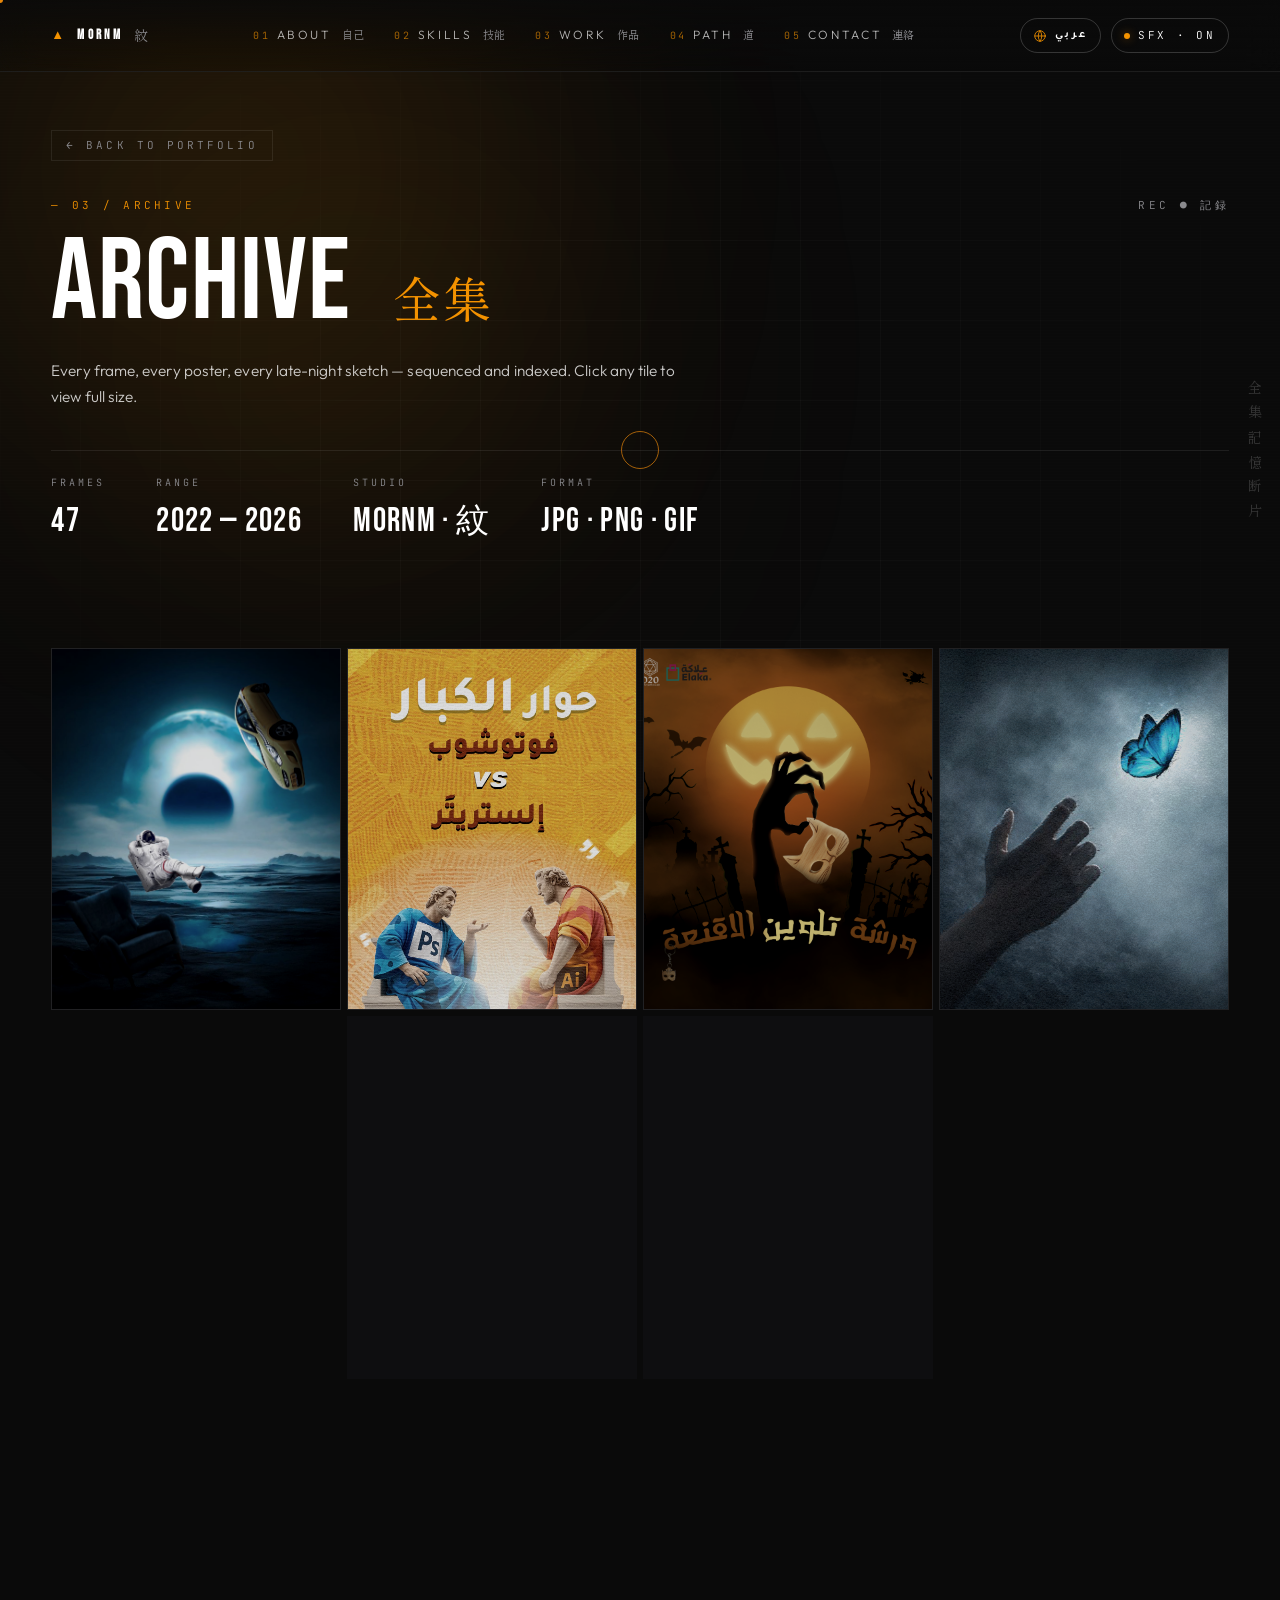
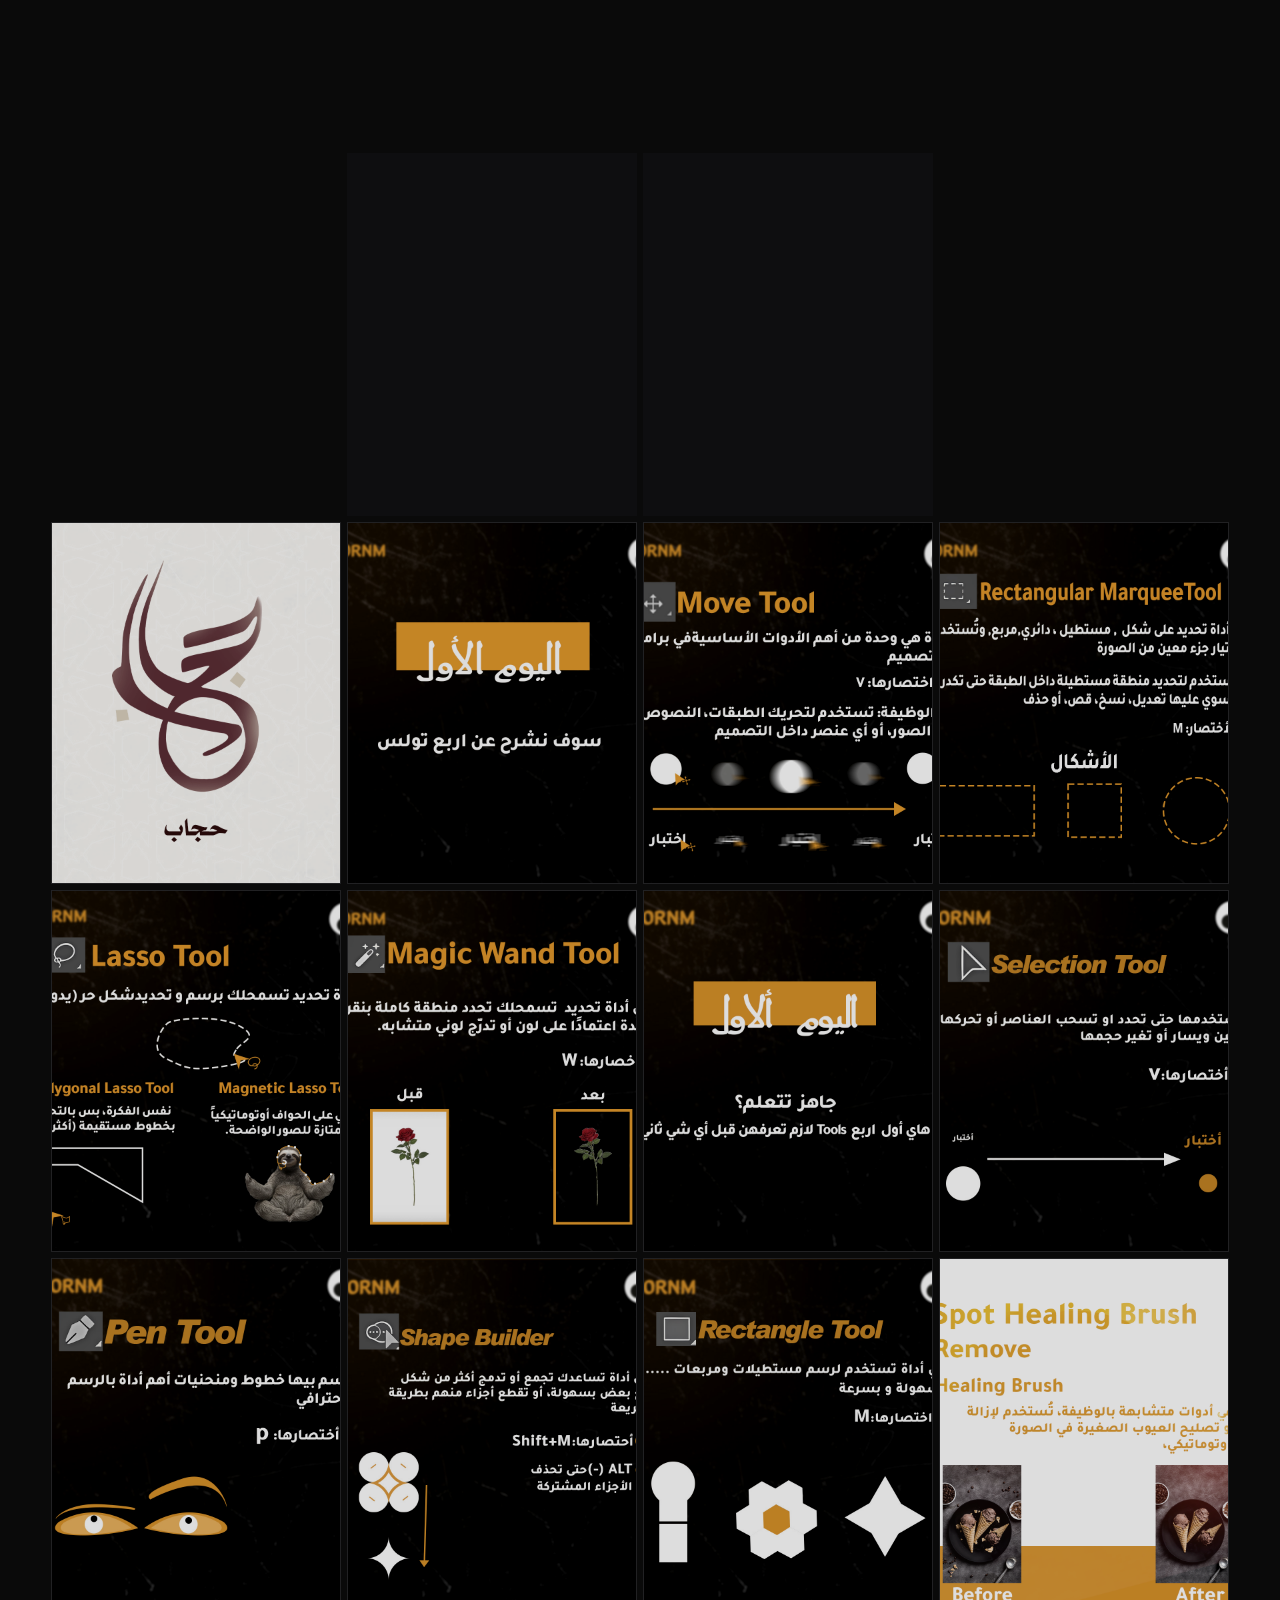
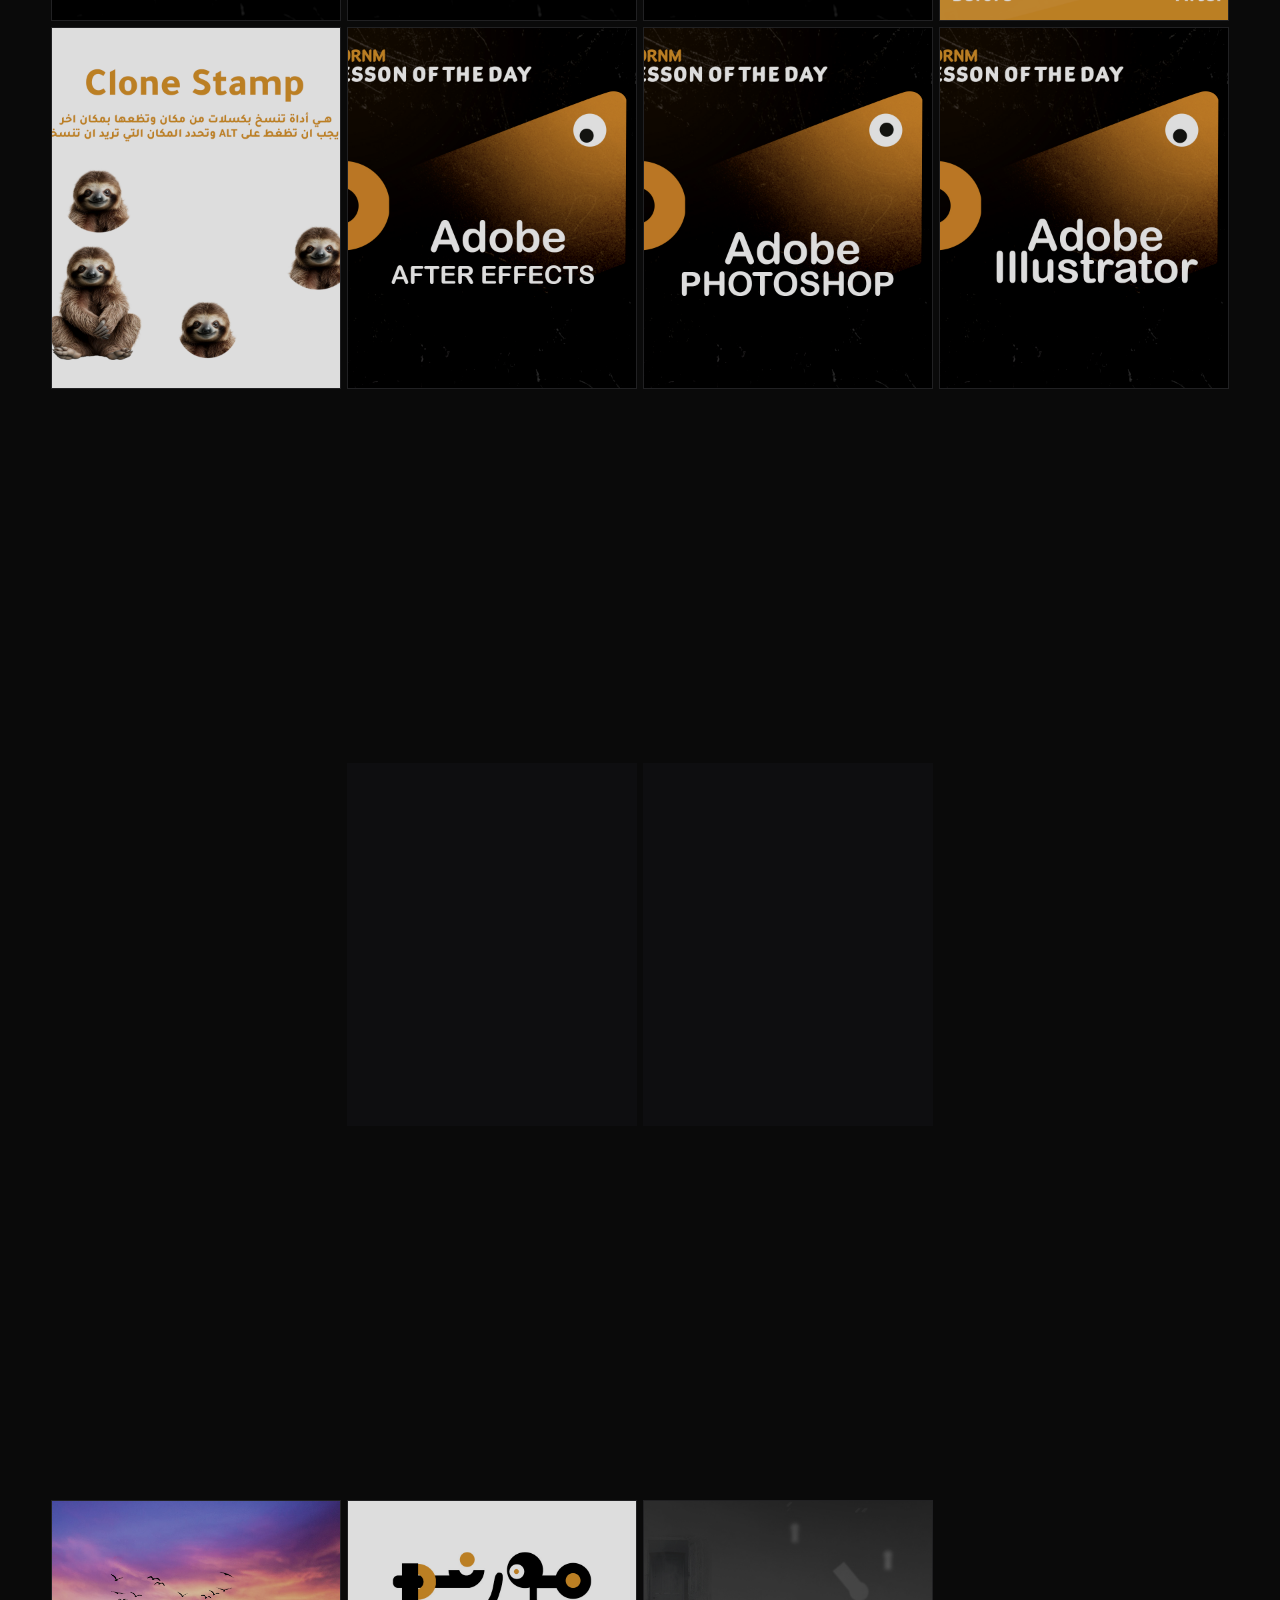
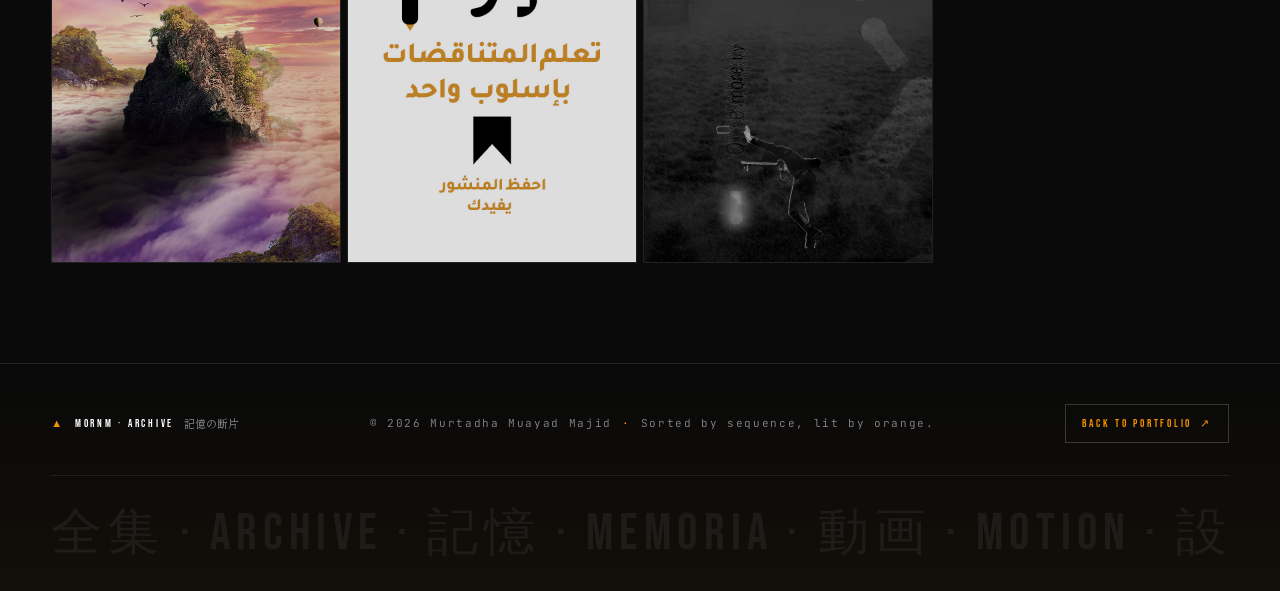
==== posters.html @ b557b7b6 "Add files via upload" ====
<!DOCTYPE html>
<html lang="en" dir="ltr">
<head>
<meta charset="UTF-8" />
<meta name="viewport" content="width=device-width, initial-scale=1.0" />
<title>Archive · 全集 — MORNM</title>
<meta name="description" content="Complete archive of 47 posters and visual works by Murtadha M. Majid — MORNM · 紋." />
<meta name="author" content="Murtadha Muayad Majid" />
<meta name="theme-color" content="#0A0A0A" />

<!-- Favicon -->
<link rel="icon" type="image/svg+xml" href="assets/favicon.svg" />
<link rel="apple-touch-icon" href="assets/favicon.svg" />

<!-- Open Graph -->
<meta property="og:title" content="Archive · 全集 — MORNM" />
<meta property="og:description" content="Complete index of posters and visual experiments · 47 frames · MORNM · 紋" />
<meta property="og:image" content="assets/og-cover.jpg" />
<meta property="og:image:width" content="1200" />
<meta property="og:image:height" content="630" />
<meta property="og:type" content="website" />

<!-- Twitter Card -->
<meta name="twitter:card" content="summary_large_image" />
<meta name="twitter:title" content="Archive · 全集 — MORNM" />
<meta name="twitter:description" content="47 frames · posters and visual experiments" />
<meta name="twitter:image" content="assets/og-cover.jpg" />

<link rel="preconnect" href="https://fonts.googleapis.com" />
<link rel="preconnect" href="https://fonts.gstatic.com" crossorigin />
<link href="https://fonts.googleapis.com/css2?family=Bebas+Neue&family=Syncopate:wght@400;700&family=Outfit:wght@200;300;400;500;600;700&family=Shippori+Mincho:wght@400;500;700&family=JetBrains+Mono:wght@300;400;500&family=Tajawal:wght@400;500;700;800;900&family=Reem+Kufi:wght@400;600;700&display=swap" rel="stylesheet" />

<link rel="stylesheet" href="styles.css" />
</head>
<body class="page-archive">

<!-- Ambient backgrounds -->
<div class="bg-grid" aria-hidden="true"></div>
<div class="bg-scanlines" aria-hidden="true"></div>
<div class="bg-noise" aria-hidden="true"></div>
<div class="bg-glow bg-glow--a" aria-hidden="true"></div>
<div class="bg-glow bg-glow--b" aria-hidden="true"></div>

<div class="kanji-column" aria-hidden="true">
  <span>全</span><span>集</span><span>記</span><span>憶</span><span>断</span><span>片</span>
</div>

<!-- Boot -->
<div class="boot" id="boot">
  <div class="boot__frame">
    <div class="boot__crosshair boot__crosshair--tl"></div>
    <div class="boot__crosshair boot__crosshair--tr"></div>
    <div class="boot__crosshair boot__crosshair--bl"></div>
    <div class="boot__crosshair boot__crosshair--br"></div>
    <div class="boot__label" data-i18n-en="SYS / ARCHIVE" data-i18n-ar="نظام / أرشيف">SYS / ARCHIVE</div>
    <div class="boot__title">A R C H I V E</div>
    <div class="boot__sub" data-i18n-en="全集 — Loading frames" data-i18n-ar="全集 — جاري تحميل الإطارات">全集 — Loading frames</div>
    <div class="boot__bar"><div class="boot__bar-fill" id="bootBar"></div></div>
    <div class="boot__status" id="bootStatus">00%</div>
  </div>
</div>

<!-- NAV -->
<header class="nav" id="nav">
  <a href="index.html" class="nav__brand" data-sfx="click">
    <span class="nav__brand-mark">▲</span>
    <span class="nav__brand-text">MORNM</span>
    <span class="nav__brand-jp">紋</span>
  </a>
  <nav class="nav__links" aria-label="Primary">
    <a href="index.html#about"    data-sfx="hover"><i>01</i> <span data-i18n-en="About"   data-i18n-ar="عني">About</span>   <em>自己</em></a>
    <a href="index.html#skills"   data-sfx="hover"><i>02</i> <span data-i18n-en="Skills"  data-i18n-ar="المهارات">Skills</span>  <em>技能</em></a>
    <a href="index.html#projects" data-sfx="hover" class="is-active"><i>03</i> <span data-i18n-en="Work"    data-i18n-ar="الأعمال">Work</span>    <em>作品</em></a>
    <a href="index.html#timeline" data-sfx="hover"><i>04</i> <span data-i18n-en="Path"    data-i18n-ar="المسار">Path</span>    <em>道</em></a>
    <a href="index.html#contact"  data-sfx="hover"><i>05</i> <span data-i18n-en="Contact" data-i18n-ar="تواصل">Contact</span> <em>連絡</em></a>
  </nav>
  <div class="nav__right">
    <button class="nav__lang" id="langToggle" data-sfx="click" aria-label="Toggle language">
      <svg class="nav__lang-icon" viewBox="0 0 24 24" fill="none" stroke="currentColor" stroke-width="1.4" stroke-linecap="round" stroke-linejoin="round" aria-hidden="true">
        <circle cx="12" cy="12" r="9"/><path d="M3 12h18"/><path d="M12 3a14 14 0 0 1 0 18"/><path d="M12 3a14 14 0 0 0 0 18"/>
      </svg>
      <span class="nav__lang-text" id="langText">عربي</span>
    </button>
    <button class="nav__sound" id="soundToggle" data-sfx="click" aria-label="Toggle sound">
      <span class="nav__sound-dot"></span>
      <span class="nav__sound-text">SFX · ON</span>
    </button>
  </div>
  <button class="nav__burger" id="burger" aria-label="Open menu">
    <span></span><span></span><span></span>
  </button>
</header>

<!-- Archive hero strip -->
<section class="archive-hero" id="hero">
  <div class="archive-hero__inner">
    <a href="index.html" class="archive-hero__back" data-sfx="hover">
      <span>←</span>
      <span data-i18n-en="Back to Portfolio" data-i18n-ar="عودة للمعرض">Back to Portfolio</span>
    </a>

    <div class="archive-hero__top">
      <span class="archive-hero__no">— 03 / ARCHIVE</span>
      <span class="archive-hero__stamp">REC ●  記録</span>
    </div>

    <h1 class="archive-hero__title">
      <span data-i18n-en="Archive" data-i18n-ar="الأرشيف">Archive</span> <em>全集</em>
    </h1>

    <p class="archive-hero__lead"
       data-i18n-en="Every frame, every poster, every late-night sketch — sequenced and indexed. Click any tile to view full size."
       data-i18n-ar="كل إطار، كل بوستر، كل سكتش سهر — مرتّب ومُفهرس. اضغط على أي بطاقة لعرضها كاملة.">
      Every frame, every poster, every late-night sketch — sequenced and indexed.
      Click any tile to view full size.
    </p>

    <div class="archive-hero__meta">
      <div>
        <span data-i18n-en="FRAMES" data-i18n-ar="إطارات">FRAMES</span>
        <strong>47</strong>
      </div>
      <div>
        <span data-i18n-en="RANGE" data-i18n-ar="الفترة">RANGE</span>
        <strong>2022 — 2026</strong>
      </div>
      <div>
        <span data-i18n-en="STUDIO" data-i18n-ar="استوديو">STUDIO</span>
        <strong>MORNM · 紋</strong>
      </div>
      <div>
        <span data-i18n-en="FORMAT" data-i18n-ar="الصيغة">FORMAT</span>
        <strong>JPG · PNG · GIF</strong>
      </div>
    </div>
  </div>
</section>

<!-- Grid -->
<section class="archive">
  <div class="archive-grid" id="gallery">
    <!-- populated by inline JS below -->
  </div>
</section>

<!-- Footer -->
<footer class="footer">
  <div class="footer__row">
    <div class="footer__brand">
      <span class="footer__mark">▲</span>
      <span>MORNM · ARCHIVE</span>
      <em>記憶の断片</em>
    </div>
    <div class="footer__meta">
      <span>© 2026 <span data-i18n-en="Murtadha Muayad Majid" data-i18n-ar="مرتضى مؤيد مجيد">Murtadha Muayad Majid</span></span>
      <span class="dotsep">·</span>
      <span data-i18n-en="Sorted by sequence, lit by orange."
            data-i18n-ar="مرتّب بالتسلسل، مضيء بالبرتقالي.">Sorted by sequence, lit by orange.</span>
    </div>
    <div class="footer__top">
      <a href="index.html" data-sfx="click">
        <span data-i18n-en="Back to Portfolio" data-i18n-ar="عودة للمعرض">Back to Portfolio</span> <span>↗</span>
      </a>
    </div>
  </div>
  <div class="footer__strip" aria-hidden="true">
    <span>全集 · ARCHIVE · 記憶 · MEMORIA · 動画 · MOTION · 設計 · DESIGN · 符号 · CODE · 紋 · MORNM · 全集 · ARCHIVE ·</span>
    <span>全集 · ARCHIVE · 記憶 · MEMORIA · 動画 · MOTION · 設計 · DESIGN · 符号 · CODE · 紋 · MORNM · 全集 · ARCHIVE ·</span>
  </div>
</footer>

<!-- Lightbox -->
<div class="lightbox" id="lightbox" aria-hidden="true">
  <button class="lightbox__close" id="lightboxClose" aria-label="Close">×</button>
  <button class="lightbox__nav lightbox__nav--prev" id="lightboxPrev" aria-label="Previous">‹</button>
  <button class="lightbox__nav lightbox__nav--next" id="lightboxNext" aria-label="Next">›</button>
  <figure class="lightbox__inner">
    <img id="lightboxImg" src="" alt="" />
    <figcaption id="lightboxCap"></figcaption>
  </figure>
</div>

<!-- Custom cursor -->
<div class="cursor" id="cursor" aria-hidden="true">
  <div class="cursor__dot"></div>
  <div class="cursor__ring"></div>
</div>

<!-- Populate archive grid BEFORE script.js so cursor + event bindings catch all tiles -->
<script>
(function () {
  // Each poster: filename + tag (poster / series / motion)
  const POSTERS = [
    { f: 'p01.jpg', t: 'poster' },
    { f: 'p02.jpg', t: 'poster' },
    { f: 'p03.png', t: 'poster' },
    { f: 'p04.png', t: 'poster' },
    { f: 'p05.jpg', t: 'series' },
    { f: 'p06.jpg', t: 'series' },
    { f: 'p07.jpg', t: 'series' },
    { f: 'p08.jpg', t: 'series' },
    { f: 'p09.jpg', t: 'series' },
    { f: 'p10.png', t: 'poster' },
    { f: 'p11.jpg', t: 'poster' },
    { f: 'p12.jpg', t: 'poster' },
    { f: 'p13.jpg', t: 'poster' },
    { f: 'p14.jpg', t: 'poster' },
    { f: 'p15.png', t: 'poster' },
    { f: 'p16.png', t: 'poster' },
    { f: 'p18.gif', t: 'motion' },
    { f: 'p19.jpg', t: 'series' },
    { f: 'p20.jpg', t: 'series' },
    { f: 'p21.jpg', t: 'series' },
    { f: 'p22.jpg', t: 'series' },
    { f: 'p23.jpg', t: 'series' },
    { f: 'p24.jpg', t: 'series' },
    { f: 'p25.jpg', t: 'series' },
    { f: 'p26.jpg', t: 'series' },
    { f: 'p27.jpg', t: 'series' },
    { f: 'p28.jpg', t: 'series' },
    { f: 'p29.png', t: 'poster' },
    { f: 'p30.png', t: 'poster' },
    { f: 'p31.jpg', t: 'poster' },
    { f: 'p32.jpg', t: 'poster' },
    { f: 'p33.jpg', t: 'poster' },
    { f: 'p34.jpg', t: 'series' },
    { f: 'p35.jpg', t: 'series' },
    { f: 'p36.jpg', t: 'series' },
    { f: 'p37.jpg', t: 'series' },
    { f: 'p38.jpg', t: 'series' },
    { f: 'p39.jpg', t: 'poster' },
    { f: 'p40.png', t: 'poster' },
    { f: 'p41.png', t: 'poster' },
    { f: 'p42.png', t: 'poster' },
    { f: 'p43.jpg', t: 'poster' },
    { f: 'p44.jpg', t: 'poster' },
    { f: 'p45.jpg', t: 'poster' },
    { f: 'p46.jpg', t: 'poster' },
    { f: 'p47.jpg', t: 'poster' },
    { f: 'p48.jpg', t: 'poster' }
  ];

  const gallery = document.getElementById('gallery');
  const total = String(POSTERS.length).padStart(3, '0');

  POSTERS.forEach((p, i) => {
    const idx = String(i + 1).padStart(3, '0');
    const ext = p.f.split('.').pop().toUpperCase();
    const tile = document.createElement('figure');
    tile.className = 'tile card';
    tile.setAttribute('data-sfx-target', '');
    tile.style.setProperty('--idx', i);
    tile.innerHTML = `
      <img src="assets/posts/${p.f}" loading="lazy" alt="Poster ${idx}" />
      <div class="tile__overlay" aria-hidden="true">
        <span class="tile__zoom" data-i18n-en="VIEW" data-i18n-ar="عرض">VIEW</span>
      </div>
      <div class="tile__strip">
        <span class="tile__no">${idx} / ${total}</span>
        <span class="tile__type">${ext}</span>
      </div>
      <figcaption class="card__cap" hidden><span class="card__id">PRJ // ${idx}</span></figcaption>
    `;
    gallery.appendChild(tile);
  });
})();
</script>

<script src="script.js"></script>
</body>
</html>
---- styles.css ----
/* ============================================================
   MEMORIA — Cinematic Anime-Cyberpunk Portfolio
   Murtadha Muayad Majid · MORNM · 紋
   ============================================================ */

:root{
  --c-bg:        #0A0A0A;
  --c-bg-2:      #0E0E10;
  --c-bg-3:      #131316;
  --c-fg:        #FFFFFF;
  --c-muted:     #8A8A8E;
  --c-line:      rgba(255,255,255,0.08);
  --c-line-strong: rgba(255,255,255,0.18);
  --c-accent:    #F39200;
  --c-accent-2:  #FFA82A;
  --c-glow:      rgba(243,146,0,0.45);

  --ff-display:  "Bebas Neue", "Impact", sans-serif;
  --ff-cyber:    "Syncopate", "Bebas Neue", sans-serif;
  --ff-body:     "Outfit", system-ui, sans-serif;
  --ff-jp:       "Shippori Mincho", "Hiragino Mincho ProN", serif;
  --ff-mono:     "JetBrains Mono", "Menlo", monospace;
  --ff-ar-display: "Reem Kufi", "Tajawal", "Bebas Neue", sans-serif;
  --ff-ar-body:    "Tajawal", "Outfit", system-ui, sans-serif;

  --r-sm: 4px;
  --r-md: 10px;
  --r-lg: 18px;
  --easing: cubic-bezier(.2,.7,.2,1);
}

/* ============================================================
   RESET + BASE
   ============================================================ */
*,*::before,*::after{box-sizing:border-box;margin:0;padding:0}
html{scroll-behavior:smooth}
body{
  font-family: var(--ff-body);
  background: var(--c-bg);
  color: var(--c-fg);
  font-weight: 300;
  line-height: 1.55;
  overflow-x: hidden;
  min-height: 100vh;
  position: relative;
  -webkit-font-smoothing: antialiased;
  letter-spacing: 0.005em;
}
img{max-width:100%;display:block}
a{color:inherit;text-decoration:none}
button{font:inherit;background:none;border:0;color:inherit;cursor:pointer}
::selection{background: var(--c-accent); color:#000}

/* Scrollbar */
::-webkit-scrollbar{width:8px;height:8px}
::-webkit-scrollbar-track{background:#000}
::-webkit-scrollbar-thumb{background:#2a2a2e;border-radius:4px}
::-webkit-scrollbar-thumb:hover{background:var(--c-accent)}

/* ============================================================
   RTL / ARABIC
   ============================================================ */
html[lang="ar"] body{
  font-family: var(--ff-ar-body);
  letter-spacing: 0;
  line-height: 1.7;
}
html[lang="ar"] .hero__title,
html[lang="ar"] .section__title,
html[lang="ar"] .contact__big,
html[lang="ar"] .about__card-title,
html[lang="ar"] .skill__name{
  font-family: var(--ff-ar-display);
  letter-spacing: 0;
  font-weight: 700;
}
html[lang="ar"] .nav__links a,
html[lang="ar"] .btn,
html[lang="ar"] .chip,
html[lang="ar"] .tl-tag,
html[lang="ar"] .stat__label,
html[lang="ar"] .skill__cat,
html[lang="ar"] .hero__role,
html[lang="ar"] .hero__meta,
html[lang="ar"] .section__no,
html[lang="ar"] .soc__name,
html[lang="ar"] .contact__panel-list span,
html[lang="ar"] .nav__sound-text,
html[lang="ar"] .hero__scroll-text{
  font-family: var(--ff-ar-body);
  letter-spacing: 0.04em;
}
html[lang="ar"] .skill__meta,
html[lang="ar"] .contact__panel-list strong,
html[lang="ar"] .stat__num,
html[lang="ar"] .tl-year,
html[lang="ar"] .hud__tag,
html[lang="ar"] .card__id,
html[lang="ar"] .card__tag,
html[lang="ar"] .nav__brand{
  /* keep latin/mono fonts even in AR mode for IDs and numbers */
}

/* Flip directional elements on RTL */
html[dir="rtl"] .btn__arrow,
html[dir="rtl"] .project__btn .arr{
  transform: scaleX(-1);
}
html[dir="rtl"] .btn:hover .btn__arrow{ transform: scaleX(-1) translateX(4px); }
html[dir="rtl"] .hero__line--alt{ margin-left:0; margin-right: clamp(20px, 6vw, 90px); }
html[dir="rtl"] .contact__big .accent{ margin-left:0; margin-right: clamp(20px, 5vw, 80px); }
html[dir="rtl"] .hero__scroll{ left: auto; right: clamp(20px, 4vw, 60px); }
html[dir="rtl"] .hero__scroll-line::after{ animation-name: scrollLineR; }
html[dir="rtl"] .footer__strip span{ animation-name: marqueeR; }
html[dir="rtl"] .section__line{ background: linear-gradient(-90deg, var(--c-line-strong), transparent); }
html[dir="rtl"] .section__title em{ margin-left:0; margin-right: 18px; }
html[dir="rtl"] .hero__meta-jp{ margin-left:0; margin-right: 8px; }
html[dir="rtl"] .nav__links a em{ margin-left:0; margin-right: 4px; }
html[dir="rtl"] .soc__handle{ margin-left:0; margin-right: auto; }
html[dir="rtl"] .contact__panel-head em{ margin-left:0; margin-right: auto; }
html[dir="rtl"] .kanji-column{ left: clamp(8px, 1.2vw, 24px); right: auto; }
html[dir="rtl"] .portrait__kanji{ left: -30px; right: auto; }
html[dir="rtl"] .contact__panel-kanji{ left: -20px; right: auto; }

/* ============================================================
   AMBIENT BACKGROUNDS
   ============================================================ */
.bg-grid,.bg-scanlines,.bg-noise,.bg-glow{
  position: fixed; inset:0; pointer-events:none; z-index:0;
}
.bg-grid{
  background-image:
    linear-gradient(rgba(255,255,255,0.025) 1px, transparent 1px),
    linear-gradient(90deg, rgba(255,255,255,0.025) 1px, transparent 1px);
  background-size: 80px 80px;
  mask-image: radial-gradient(ellipse at center, #000 30%, transparent 85%);
  -webkit-mask-image: radial-gradient(ellipse at center, #000 30%, transparent 85%);
}
.bg-scanlines{
  background: repeating-linear-gradient(
    to bottom,
    rgba(255,255,255,0.018) 0,
    rgba(255,255,255,0.018) 1px,
    transparent 1px,
    transparent 3px
  );
  mix-blend-mode: overlay;
  opacity: 0.4;
}
.bg-noise{
  background-image: url("data:image/svg+xml;utf8,<svg xmlns='http://www.w3.org/2000/svg' width='200' height='200'><filter id='n'><feTurbulence type='fractalNoise' baseFrequency='0.85' numOctaves='2' stitchTiles='stitch'/><feColorMatrix values='0 0 0 0 0  0 0 0 0 0  0 0 0 0 0  0 0 0 0.5 0'/></filter><rect width='100%' height='100%' filter='url(%23n)' opacity='0.55'/></svg>");
  opacity: 0.08;
  mix-blend-mode: overlay;
}
.bg-glow{
  width: 700px; height: 700px;
  border-radius: 50%;
  filter: blur(160px);
  opacity: 0.55;
}
.bg-glow--a{
  background: radial-gradient(circle, rgba(243,146,0,0.55), transparent 60%);
  top: -180px; left: -120px;
  animation: floatA 18s ease-in-out infinite alternate;
}
.bg-glow--b{
  background: radial-gradient(circle, rgba(243,146,0,0.30), transparent 60%);
  bottom: -260px; right: -180px;
  animation: floatB 22s ease-in-out infinite alternate;
}
@keyframes floatA { to { transform: translate(120px, 80px); } }
@keyframes floatB { to { transform: translate(-100px, -60px); } }

/* Ambient kanji vertical strip on right edge */
.kanji-column{
  position: fixed;
  top: 50%;
  right: clamp(8px, 1.2vw, 24px);
  transform: translateY(-50%);
  z-index: 1;
  display: flex;
  flex-direction: column;
  gap: 8px;
  font-family: var(--ff-jp);
  font-size: 14px;
  color: rgba(255,255,255,0.18);
  pointer-events: none;
  letter-spacing: 0.2em;
}
.kanji-column span{
  writing-mode: vertical-rl;
}
@media (max-width: 900px){ .kanji-column{ display:none; } }

/* ============================================================
   BOOT SCREEN
   ============================================================ */
.boot{
  position: fixed; inset:0; z-index: 200;
  background: #050505;
  display: grid; place-items: center;
  transition: opacity .8s ease, visibility .8s;
}
.boot.is-done{ opacity: 0; visibility: hidden; pointer-events: none; }
.boot__frame{
  position: relative;
  width: min(560px, 86vw);
  padding: 50px 60px;
  border: 1px solid var(--c-line);
  font-family: var(--ff-mono);
  background: #0A0A0A;
}
.boot__crosshair{
  position:absolute; width:14px; height:14px;
  border: 1px solid var(--c-accent);
}
.boot__crosshair--tl{ top:-1px; left:-1px; border-right:0; border-bottom:0; }
.boot__crosshair--tr{ top:-1px; right:-1px; border-left:0; border-bottom:0; }
.boot__crosshair--bl{ bottom:-1px; left:-1px; border-right:0; border-top:0; }
.boot__crosshair--br{ bottom:-1px; right:-1px; border-left:0; border-top:0; }
.boot__label{
  color: var(--c-accent);
  font-size: 11px;
  letter-spacing: 0.35em;
  margin-bottom: 18px;
}
.boot__title{
  font-family: var(--ff-display);
  font-size: clamp(40px, 6vw, 64px);
  letter-spacing: 0.3em;
  line-height: 1;
}
.boot__sub{
  margin-top: 10px;
  color: var(--c-muted);
  font-size: 12px;
  letter-spacing: 0.2em;
  font-family: var(--ff-jp);
}
.boot__bar{
  margin-top: 32px;
  height: 2px;
  background: rgba(255,255,255,0.08);
  overflow: hidden;
}
.boot__bar-fill{
  height: 100%; width: 0;
  background: var(--c-accent);
  box-shadow: 0 0 12px var(--c-glow);
  transition: width .12s linear;
}
.boot__status{
  margin-top: 10px;
  color: var(--c-accent);
  font-size: 11px;
  letter-spacing: 0.3em;
}

/* ============================================================
   NAV
   ============================================================ */
.nav{
  position: fixed; top: 0; left: 0; right: 0;
  z-index: 100;
  display: grid;
  grid-template-columns: auto 1fr auto;
  align-items: center;
  gap: 24px;
  padding: 18px clamp(20px, 4vw, 60px);
  background: linear-gradient(180deg, rgba(10,10,10,0.85), rgba(10,10,10,0.2));
  backdrop-filter: blur(18px) saturate(140%);
  -webkit-backdrop-filter: blur(18px) saturate(140%);
  border-bottom: 1px solid var(--c-line);
  transform: translateY(-100%);
  transition: transform .8s var(--easing) .3s;
}
.nav.is-ready{ transform: translateY(0); }

.nav__brand{
  display: inline-flex; align-items: center; gap: 10px;
  font-family: var(--ff-cyber);
  font-weight: 700;
  font-size: 13px;
  letter-spacing: 0.25em;
}
.nav__brand-mark{ color: var(--c-accent); }
.nav__brand-jp{
  font-family: var(--ff-jp);
  color: var(--c-muted);
  font-size: 14px;
  font-weight: 400;
  letter-spacing: 0;
}

.nav__links{
  display: flex; gap: clamp(16px, 2.4vw, 36px);
  justify-content: center;
}
.nav__links a{
  position: relative;
  font-size: 12px;
  letter-spacing: 0.22em;
  text-transform: uppercase;
  color: rgba(255,255,255,0.7);
  padding: 8px 0;
  transition: color .3s var(--easing);
  display: inline-flex;
  align-items: baseline;
  gap: 6px;
}
.nav__links a i{
  font-style: normal;
  color: var(--c-accent);
  font-family: var(--ff-mono);
  font-size: 10px;
  opacity: 0.7;
}
.nav__links a em{
  font-style: normal;
  font-family: var(--ff-jp);
  color: var(--c-muted);
  font-size: 11px;
  margin-left: 4px;
  letter-spacing: 0;
  transition: color .3s var(--easing);
}
.nav__links a::after{
  content:"";
  position: absolute; left: 50%; right: 50%;
  bottom: 0; height: 1px;
  background: var(--c-accent);
  transition: left .35s var(--easing), right .35s var(--easing);
}
.nav__links a:hover{ color: var(--c-fg); }
.nav__links a:hover em{ color: var(--c-accent); }
.nav__links a:hover::after{ left: 0; right: 0; }
.nav__links a.is-active{ color: var(--c-fg); }
.nav__links a.is-active::after{ left:0; right:0; }

.nav__right{
  display: inline-flex; align-items: center; gap: 10px;
}

.nav__sound,
.nav__lang{
  display: inline-flex; align-items: center; gap: 8px;
  font-family: var(--ff-mono);
  font-size: 11px;
  letter-spacing: 0.25em;
  border: 1px solid var(--c-line-strong);
  padding: 8px 12px;
  border-radius: 999px;
  transition: all .3s var(--easing);
}
.nav__sound:hover,
.nav__lang:hover{ border-color: var(--c-accent); color: var(--c-accent); }
.nav__sound-dot{
  width: 6px; height: 6px;
  border-radius: 50%;
  background: var(--c-accent);
  box-shadow: 0 0 10px var(--c-glow);
  animation: pulse 1.8s ease-in-out infinite;
}
.nav__sound.is-off .nav__sound-dot{ background: var(--c-muted); box-shadow:none; animation:none; }
.nav__lang-icon{
  width: 14px; height: 14px;
  color: var(--c-accent);
  transition: transform .5s var(--easing);
}
.nav__lang:hover .nav__lang-icon{ transform: rotate(360deg); }
.nav__lang-text{ font-family: var(--ff-ar-body); font-weight: 600; }
html[lang="ar"] .nav__lang-text{ font-family: var(--ff-mono); letter-spacing: 0.2em; }

@keyframes pulse{
  0%,100%{ transform: scale(1); opacity: 1; }
  50%{ transform: scale(1.4); opacity: 0.55; }
}

.nav__burger{ display: none; }

@media (max-width: 1080px){
  .nav__sound-text{ display: none; }
  .nav__sound{ padding: 8px 10px; }
}
@media (max-width: 960px){
  .nav__links{ display: none; }
  .nav__burger{
    display: flex; flex-direction: column; gap: 5px; padding: 8px;
  }
  .nav__burger span{
    width: 22px; height: 1px; background: var(--c-fg);
    transition: transform .3s var(--easing), opacity .3s;
  }
  .nav.is-open .nav__burger span:nth-child(1){ transform: translateY(6px) rotate(45deg); }
  .nav.is-open .nav__burger span:nth-child(2){ opacity: 0; }
  .nav.is-open .nav__burger span:nth-child(3){ transform: translateY(-6px) rotate(-45deg); }
  .nav.is-open .nav__links{
    display: flex; flex-direction: column;
    position: fixed; inset: 70px 0 0 0;
    padding: 40px;
    background: rgba(10,10,10,0.96);
    backdrop-filter: blur(20px);
    gap: 24px;
    align-items: flex-start;
  }
  .nav.is-open .nav__links a{ font-size: 18px; }
}

/* ============================================================
   HERO
   ============================================================ */
.hero{
  position: relative;
  min-height: 100vh;
  padding: 120px clamp(20px, 4vw, 60px) 80px;
  display: flex;
  align-items: center;
  z-index: 2;
}
.hud{
  position: absolute; inset: 90px clamp(20px, 4vw, 60px) 30px;
  pointer-events: none;
}
.hud__tag{
  position: absolute;
  font-family: var(--ff-mono);
  font-size: 10px;
  letter-spacing: 0.3em;
  color: var(--c-accent);
  text-transform: uppercase;
}
.hud__tag--tl{ top: 0; left: 0; }
.hud__tag--tr{ top: 0; right: 0; color: var(--c-muted); }
.hud__tag--bl{ bottom: 0; left: 0; color: var(--c-muted); }
.hud__tag--br{ bottom: 0; right: 0; }
.hud__cross{
  position: absolute; width: 16px; height: 16px;
  border: 1px solid rgba(243,146,0,0.5);
}
.hud__cross--tl{ top: 18px; left: -4px; border-right:0; border-bottom:0; }
.hud__cross--tr{ top: 18px; right: -4px; border-left:0; border-bottom:0; }
.hud__cross--bl{ bottom: 18px; left: -4px; border-right:0; border-top:0; }
.hud__cross--br{ bottom: 18px; right: -4px; border-left:0; border-top:0; }

.hero__inner{
  width: 100%;
  display: grid;
  grid-template-columns: 1.25fr 1fr;
  gap: clamp(40px, 6vw, 96px);
  align-items: center;
}
@media (max-width: 980px){
  .hero__inner{ grid-template-columns: 1fr; }
}

.hero__meta{
  display: inline-flex; align-items: center; gap: 10px;
  font-family: var(--ff-mono);
  font-size: 11px;
  letter-spacing: 0.32em;
  color: var(--c-muted);
  text-transform: uppercase;
  margin-bottom: 32px;
}
.hero__meta-jp{
  font-family: var(--ff-jp); color: var(--c-accent);
  font-size: 13px; font-style: normal;
  letter-spacing: 0.05em;
  margin-left: 8px;
}
.dot{
  width: 8px; height: 8px;
  background: var(--c-accent);
  border-radius: 50%;
  box-shadow: 0 0 12px var(--c-glow);
}

.hero__title{
  font-family: var(--ff-display);
  font-weight: 400;
  line-height: 0.88;
  font-size: clamp(56px, 11vw, 180px);
  letter-spacing: -0.01em;
  margin-bottom: 28px;
}
.hero__line{ display: block; overflow: hidden; }
.hero__line--alt{
  color: transparent;
  -webkit-text-stroke: 1.4px var(--c-accent);
  position: relative;
  margin-left: clamp(20px, 6vw, 90px);
}
.hero__line--small{
  font-family: var(--ff-jp);
  font-size: clamp(20px, 2.4vw, 32px);
  letter-spacing: 0.2em;
  margin-top: 18px;
  color: var(--c-muted);
  line-height: 1.2;
}
.reveal-text{
  display: inline-block;
  transform: translateY(110%);
  transition: transform 1s var(--easing);
}
.is-ready .reveal-text{ transform: translateY(0); }

.hero__role{
  font-family: var(--ff-cyber);
  font-size: clamp(11px, 1vw, 13px);
  letter-spacing: 0.28em;
  color: var(--c-fg);
  text-transform: uppercase;
  margin-bottom: 20px;
}
.hero__role .sep{ color: var(--c-accent); margin: 0 6px; }

.hero__tagline{
  max-width: 540px;
  color: rgba(255,255,255,0.72);
  font-size: clamp(15px, 1.1vw, 17px);
  line-height: 1.65;
  margin-bottom: 40px;
}

.hero__cta{
  display: flex; flex-wrap: wrap; gap: 14px;
  margin-bottom: 56px;
}

/* Buttons */
.btn{
  position: relative;
  display: inline-flex; align-items: center; gap: 10px;
  padding: 16px 24px;
  font-family: var(--ff-cyber);
  font-size: 11px;
  letter-spacing: 0.22em;
  text-transform: uppercase;
  border: 1px solid var(--c-line-strong);
  background: rgba(255,255,255,0.02);
  backdrop-filter: blur(8px);
  -webkit-backdrop-filter: blur(8px);
  transition: all .35s var(--easing);
  overflow: hidden;
  cursor: pointer;
  border-radius: 2px;
}
.btn::before{
  content:""; position: absolute; inset: 0;
  background: linear-gradient(120deg, transparent 30%, rgba(243,146,0,0.18) 50%, transparent 70%);
  transform: translateX(-100%);
  transition: transform .8s var(--easing);
}
.btn:hover::before{ transform: translateX(100%); }
.btn:hover{
  border-color: var(--c-accent);
  color: var(--c-fg);
  box-shadow: 0 0 0 1px rgba(243,146,0,0.3), 0 14px 40px -10px var(--c-glow);
}
.btn__arrow{
  display: inline-block;
  transition: transform .35s var(--easing);
  color: var(--c-accent);
}
.btn:hover .btn__arrow{ transform: translateX(4px); }
.btn__sub{
  font-family: var(--ff-mono);
  font-size: 9px;
  opacity: 0.6;
  letter-spacing: 0.2em;
  margin-left: 4px;
}

.btn--primary{
  background: var(--c-accent);
  color: #0A0A0A;
  border-color: var(--c-accent);
  box-shadow: 0 0 0 1px var(--c-accent), 0 14px 50px -10px var(--c-glow);
}
.btn--primary .btn__arrow{ color: #0A0A0A; }
.btn--primary:hover{ background: var(--c-accent-2); border-color: var(--c-accent-2); color:#000; }

.btn--lg{ padding: 22px 32px; font-size: 13px; }

/* Stats */
.hero__stats{
  display: flex; gap: clamp(20px, 3vw, 56px);
  border-top: 1px solid var(--c-line);
  padding-top: 28px;
  max-width: 620px;
}
.stat{ display: flex; flex-direction: column; gap: 4px; }
.stat__num{
  font-family: var(--ff-display);
  font-size: clamp(36px, 4vw, 56px);
  line-height: 1;
  color: var(--c-fg);
}
.stat__num em{
  color: var(--c-accent);
  font-style: normal;
  font-size: 0.55em;
  vertical-align: super;
}
.stat__label{
  font-size: 11px;
  letter-spacing: 0.18em;
  text-transform: uppercase;
  color: var(--c-muted);
  font-family: var(--ff-mono);
}

/* Portrait panel */
.hero__right{ display: flex; justify-content: center; }
.portrait{
  position: relative;
  width: min(380px, 90%);
}
.portrait__frame{
  position: relative;
  aspect-ratio: 3 / 4;
  background: var(--c-bg-2);
  border: 1px solid var(--c-line);
  overflow: hidden;
}
.portrait__bg{
  position: absolute; inset: 0;
  background:
    radial-gradient(ellipse at 50% 30%, rgba(243,146,0,0.22), transparent 65%),
    linear-gradient(180deg, #1a0d00 0%, #0a0a0a 70%);
}
.portrait__figure{ position: absolute; inset: 0; }
.portrait__figure svg{ width: 100%; height: 100%; }
.portrait__scan{
  position: absolute; left: 0; right: 0; top: 0; height: 30%;
  background: linear-gradient(180deg, transparent 0%, rgba(243,146,0,0.18) 80%, rgba(243,146,0,0.5) 100%);
  animation: scan 4s ease-in-out infinite;
  mix-blend-mode: screen;
  pointer-events: none;
}
@keyframes scan{
  0%{ transform: translateY(-30%); opacity: 0; }
  10%{ opacity: 1; }
  85%{ opacity: 1; }
  100%{ transform: translateY(330%); opacity: 0; }
}
.portrait__corner{
  position: absolute; width: 22px; height: 22px;
  border: 1.5px solid var(--c-accent);
}
.portrait__corner--tl{ top: 8px; left: 8px; border-right:0; border-bottom:0; }
.portrait__corner--tr{ top: 8px; right: 8px; border-left:0; border-bottom:0; }
.portrait__corner--bl{ bottom: 8px; left: 8px; border-right:0; border-top:0; }
.portrait__corner--br{ bottom: 8px; right: 8px; border-left:0; border-top:0; }

.portrait__tag{
  position: absolute;
  left: 16px; right: 16px; bottom: 16px;
  padding: 12px 14px;
  background: rgba(0,0,0,0.55);
  border: 1px solid var(--c-line-strong);
  backdrop-filter: blur(8px);
  -webkit-backdrop-filter: blur(8px);
  font-family: var(--ff-mono);
  font-size: 10px;
  letter-spacing: 0.2em;
  display: grid; gap: 4px;
}
.portrait__tag-row{ display: flex; justify-content: space-between; gap: 8px; }
.portrait__tag-row span{ color: var(--c-muted); font-family: var(--ff-jp); font-size: 11px; letter-spacing: 0.05em; }
.portrait__tag-row strong{ color: var(--c-fg); font-weight: 500; }
.portrait__tag-row .ok{ color: var(--c-accent); }

.portrait__kanji{
  position: absolute;
  top: -40px; right: -30px;
  font-family: var(--ff-jp);
  font-size: 160px;
  color: var(--c-accent);
  opacity: 0.12;
  font-weight: 700;
  pointer-events: none;
  line-height: 1;
}

/* Hero scroll indicator */
.hero__scroll{
  position: absolute;
  left: clamp(20px, 4vw, 60px);
  bottom: 28px;
  display: inline-flex; align-items: center; gap: 14px;
  font-family: var(--ff-mono);
  font-size: 10px;
  letter-spacing: 0.32em;
  color: var(--c-muted);
}
.hero__scroll-line{
  width: 48px; height: 1px; background: var(--c-line-strong);
  position: relative; overflow: hidden;
}
.hero__scroll-line::after{
  content:""; position: absolute; left: -20px; top: 0; height: 100%; width: 20px;
  background: var(--c-accent);
  animation: scrollLine 2.4s ease-in-out infinite;
}
@keyframes scrollLine{
  0%{ left: -20px; }
  100%{ left: 48px; }
}
@keyframes scrollLineR{
  0%{ left: 48px; }
  100%{ left: -20px; }
}

/* ============================================================
   SECTIONS
   ============================================================ */
.section{
  position: relative;
  z-index: 2;
  padding: clamp(80px, 12vh, 140px) clamp(20px, 4vw, 60px);
}
.section__head{
  display: flex; align-items: center; gap: 20px;
  margin-bottom: 60px;
}
.section__no{
  font-family: var(--ff-mono);
  color: var(--c-accent);
  font-size: 12px;
  letter-spacing: 0.3em;
}
.section__title{
  font-family: var(--ff-display);
  font-size: clamp(40px, 6vw, 84px);
  letter-spacing: 0.01em;
  line-height: 1;
  font-weight: 400;
}
.section__title em{
  font-family: var(--ff-jp);
  font-style: normal;
  color: var(--c-accent);
  font-size: 0.55em;
  margin-left: 18px;
  letter-spacing: 0.05em;
}
.section__line{
  flex: 1;
  height: 1px;
  background: linear-gradient(90deg, var(--c-line-strong), transparent);
}
.section__lead{
  font-size: clamp(15px, 1.2vw, 18px);
  max-width: 720px;
  color: rgba(255,255,255,0.75);
  margin-bottom: 48px;
}

/* Glass */
.glass{
  background:
    linear-gradient(180deg, rgba(255,255,255,0.04), rgba(255,255,255,0.01));
  border: 1px solid var(--c-line);
  backdrop-filter: blur(14px) saturate(140%);
  -webkit-backdrop-filter: blur(14px) saturate(140%);
}

/* ============================================================
   ABOUT
   ============================================================ */
.about__grid{
  display: grid;
  grid-template-columns: 1.4fr 1fr 1fr;
  gap: 24px;
}
@media (max-width: 980px){
  .about__grid{ grid-template-columns: 1fr; }
}
.about__card{
  position: relative;
  padding: 36px 32px;
  border-radius: 2px;
}
.about__card-no{
  font-family: var(--ff-mono);
  font-size: 10px;
  letter-spacing: 0.3em;
  color: var(--c-accent);
  margin-bottom: 18px;
}
.about__card-title{
  font-family: var(--ff-display);
  font-size: clamp(24px, 2.4vw, 34px);
  font-weight: 400;
  line-height: 1.05;
  letter-spacing: 0.02em;
  margin-bottom: 18px;
}
.about__card p{
  color: rgba(255,255,255,0.72);
  margin-bottom: 14px;
  font-size: 15px;
  line-height: 1.7;
}
.about__card--quote{
  display: flex; flex-direction: column;
  justify-content: center;
  text-align: left;
  padding: 40px 32px;
}
.about__card--quote p{
  font-family: var(--ff-jp);
  font-size: clamp(18px, 1.6vw, 22px);
  line-height: 1.6;
  color: var(--c-fg);
  margin: 14px 0;
}
html[lang="ar"] .about__card--quote p{
  font-family: var(--ff-ar-display);
  font-weight: 500;
}
.quote-mark{
  font-family: var(--ff-jp);
  font-size: 64px;
  color: var(--c-accent);
  line-height: 0.5;
  opacity: 0.7;
}
.quote-mark--end{ align-self: flex-end; }
.about__card-sign{
  margin-top: 18px;
  font-family: var(--ff-mono);
  font-size: 11px;
  color: var(--c-muted);
  letter-spacing: 0.3em;
}
.chips{ display: flex; flex-wrap: wrap; gap: 8px; }
.chip{
  display: inline-flex; align-items: center;
  padding: 8px 14px;
  border: 1px solid var(--c-line-strong);
  font-family: var(--ff-mono);
  font-size: 11px;
  letter-spacing: 0.15em;
  text-transform: uppercase;
  color: rgba(255,255,255,0.85);
  border-radius: 999px;
  transition: all .3s var(--easing);
  cursor: default;
}
.chip:hover{
  border-color: var(--c-accent); color: var(--c-accent);
  box-shadow: 0 0 0 1px rgba(243,146,0,0.3);
  transform: translateY(-2px);
}

/* ============================================================
   SKILLS
   ============================================================ */
.skills__grid{
  display: grid;
  grid-template-columns: repeat(3, 1fr);
  gap: 20px;
}
@media (max-width: 980px){
  .skills__grid{ grid-template-columns: repeat(2, 1fr); }
}
@media (max-width: 600px){
  .skills__grid{ grid-template-columns: 1fr; }
}
.skill{
  position: relative;
  padding: 1px;
  border-radius: 2px;
  background: linear-gradient(135deg, var(--c-line), transparent 60%);
  transition: transform .5s var(--easing);
}
.skill::before{
  content:"";
  position: absolute; inset: 0;
  background: linear-gradient(135deg, var(--c-accent), transparent 50%);
  opacity: 0;
  transition: opacity .4s var(--easing);
  border-radius: 2px;
}
.skill:hover{ transform: translateY(-6px); }
.skill:hover::before{ opacity: 1; }
.skill__inner{
  position: relative;
  background: linear-gradient(180deg, #111114 0%, #0a0a0a 100%);
  padding: 28px 26px;
  height: 100%;
  border-radius: 2px;
  overflow: hidden;
}
.skill__inner::after{
  content:"";
  position: absolute; right: -20px; top: -20px;
  width: 100px; height: 100px;
  border-radius: 50%;
  background: radial-gradient(circle, rgba(243,146,0,0.25), transparent 70%);
  opacity: 0;
  transition: opacity .5s var(--easing), transform .5s var(--easing);
}
.skill:hover .skill__inner::after{ opacity: 1; transform: scale(1.4); }

.skill__head{
  display: flex; justify-content: space-between; align-items: center;
  margin-bottom: 14px;
  font-family: var(--ff-mono);
  font-size: 10px;
  letter-spacing: 0.3em;
}
.skill__no{ color: var(--c-accent); }
.skill__cat{ color: var(--c-muted); text-transform: uppercase; }
.skill__name{
  font-family: var(--ff-display);
  font-size: clamp(28px, 2.6vw, 38px);
  font-weight: 400;
  letter-spacing: 0.02em;
  line-height: 1;
}
.skill__jp{
  position: absolute;
  right: 24px; top: 50%;
  transform: translateY(-50%);
  font-family: var(--ff-jp);
  font-size: 56px;
  color: var(--c-accent);
  opacity: 0.12;
  pointer-events: none;
  transition: opacity .4s, transform .5s var(--easing);
}
.skill:hover .skill__jp{ opacity: 0.35; transform: translateY(-50%) scale(1.05); }
.skill__bar{
  margin-top: 22px;
  height: 4px;
  background: rgba(255,255,255,0.08);
  position: relative;
  overflow: hidden;
}
.skill__bar span{
  position: absolute; left: 0; top: 0; bottom: 0;
  width: 0;
  background: linear-gradient(90deg, var(--c-accent), var(--c-accent-2));
  box-shadow: 0 0 12px var(--c-glow);
  transition: width 1.4s var(--easing);
}
.skill.is-in .skill__bar span{ width: var(--lvl, 0%); }
.skill__bar span::after{
  content:""; position: absolute; right: 0; top: 0; bottom: 0; width: 2px;
  background: var(--c-fg);
  box-shadow: 0 0 10px var(--c-fg);
}
.skill__meta{
  margin-top: 10px;
  display: flex; justify-content: space-between;
  font-family: var(--ff-mono);
  font-size: 10px;
  letter-spacing: 0.18em;
  color: var(--c-muted);
}

/* ============================================================
   PROJECTS — masonry-style gallery
   ============================================================ */
.gallery{
  column-count: 3;
  column-gap: 18px;
}
@media (max-width: 980px){ .gallery{ column-count: 2; } }
@media (max-width: 600px){ .gallery{ column-count: 1; } }

.card{
  position: relative;
  display: block;
  break-inside: avoid;
  margin: 0 0 18px;
  background: var(--c-bg-2);
  border: 1px solid var(--c-line);
  overflow: hidden;
  cursor: pointer;
  transition: border-color .35s var(--easing), transform .5s var(--easing);
}
.card.is-extra{
  display: none;
}
.gallery.is-expanded .card.is-extra{
  display: block;
  animation: cardFadeIn .6s var(--easing) both;
}
@keyframes cardFadeIn{
  from{ opacity: 0; transform: translateY(20px); }
  to{ opacity: 1; transform: translateY(0); }
}

.card--featured{
  grid-column: span 2;
}
.card img{
  width: 100%; height: auto;
  display: block;
  filter: grayscale(0.25) brightness(0.85) contrast(1.05);
  transition: filter .5s var(--easing), transform .8s var(--easing);
}
.card:hover{
  border-color: var(--c-accent);
  transform: translateY(-4px);
  box-shadow: 0 18px 50px -20px rgba(243,146,0,0.35);
}
.card:hover img{
  filter: grayscale(0) brightness(1) contrast(1);
  transform: scale(1.04);
}
.card__cap{
  position: absolute;
  left: 0; right: 0; bottom: 0;
  padding: 16px 18px 14px;
  display: flex; align-items: center; justify-content: space-between;
  gap: 10px;
  background: linear-gradient(0deg, rgba(0,0,0,0.75), transparent);
  font-family: var(--ff-mono);
  font-size: 10px;
  letter-spacing: 0.25em;
  color: var(--c-fg);
  opacity: 0;
  transform: translateY(10px);
  transition: opacity .4s var(--easing), transform .4s var(--easing);
  pointer-events: none;
}
.card:hover .card__cap{ opacity: 1; transform: translateY(0); }
.card__tag{
  color: var(--c-accent);
  border: 1px solid var(--c-accent);
  padding: 4px 10px;
  background: rgba(0,0,0,0.55);
}
.card__id{
  margin-left: auto;
  color: var(--c-muted);
}
html[dir="rtl"] .card__id{ margin-left: 0; margin-right: auto; }

.gallery__more{
  margin-top: 36px;
  display: flex;
  align-items: center;
  gap: 24px;
  justify-content: center;
  flex-wrap: wrap;
}
.btn--more{ min-width: 200px; justify-content: center; }
.btn--more .btn__arrow{
  transition: transform .35s var(--easing);
}
.gallery.is-expanded ~ .gallery__more .btn--more .btn__arrow{
  transform: rotate(180deg);
}
.gallery__count{
  font-family: var(--ff-mono);
  font-size: 11px;
  letter-spacing: 0.3em;
  color: var(--c-muted);
}
.gallery__count #visibleCount{ color: var(--c-accent); }

/* ============================================================
   TIMELINE
   ============================================================ */
.timeline{
  position: relative;
  max-width: 980px;
  margin: 0 auto;
  padding: 20px 0;
}
.timeline__rail{
  position: absolute; left: 50%; top: 0; bottom: 0;
  width: 1px;
  background: linear-gradient(180deg, transparent, var(--c-line-strong) 8%, var(--c-line-strong) 92%, transparent);
  transform: translateX(-50%);
}
@media (max-width: 800px){ .timeline__rail{ left: 20px; } }
html[dir="rtl"] .timeline__rail{ }
html[dir="rtl"] @media (max-width: 800px){ .timeline__rail{ left: auto; right: 20px; } }

.tl-item{
  position: relative;
  display: grid;
  grid-template-columns: 1fr auto 1fr;
  align-items: start;
  gap: 24px;
  padding: 22px 0;
}
.tl-item--right{ direction: rtl; }
.tl-item--right > *{ direction: ltr; }
html[dir="rtl"] .tl-item{ direction: rtl; }
html[dir="rtl"] .tl-item--right{ direction: ltr; }
html[dir="rtl"] .tl-item > *,
html[dir="rtl"] .tl-item--right > *{ direction: rtl; }

@media (max-width: 800px){
  .tl-item, .tl-item--right{ direction: ltr; grid-template-columns: 44px 1fr; padding-left: 0; }
  .tl-item .tl-year{ grid-column: 2; text-align: left; }
  .tl-item .tl-card{ grid-column: 2; }
  html[dir="rtl"] .tl-item, html[dir="rtl"] .tl-item--right{ direction: rtl; grid-template-columns: 44px 1fr; }
  html[dir="rtl"] .tl-item .tl-year{ text-align: right; }
}

.tl-node{
  width: 14px; height: 14px;
  background: var(--c-bg);
  border: 2px solid var(--c-accent);
  border-radius: 50%;
  align-self: center;
  position: relative;
  box-shadow: 0 0 0 6px rgba(10,10,10,1), 0 0 22px var(--c-glow);
  justify-self: center;
}
.tl-node::after{
  content:""; position: absolute; inset: -10px;
  border: 1px dashed rgba(243,146,0,0.4);
  border-radius: 50%;
  animation: spin 14s linear infinite;
}
@keyframes spin{ to { transform: rotate(360deg); } }

.tl-year{
  font-family: var(--ff-display);
  font-size: clamp(22px, 2vw, 28px);
  letter-spacing: 0.05em;
  color: var(--c-fg);
  align-self: center;
  text-align: right;
}
.tl-item--right .tl-year{ text-align: left; grid-column: 3; }
.tl-item:not(.tl-item--right) .tl-year{ grid-column: 1; }

.tl-card{
  padding: 24px 26px;
  border-radius: 2px;
  position: relative;
}
.tl-item:not(.tl-item--right) .tl-card{ grid-column: 3; }
.tl-item--right .tl-card{ grid-column: 1; }
.tl-tag{
  display: inline-block;
  font-family: var(--ff-mono);
  font-size: 10px;
  letter-spacing: 0.25em;
  color: var(--c-accent);
  margin-bottom: 10px;
}
.tl-card h3{
  font-family: var(--ff-display);
  font-weight: 400;
  font-size: clamp(20px, 2vw, 26px);
  letter-spacing: 0.02em;
  margin-bottom: 8px;
  line-height: 1.1;
}
html[lang="ar"] .tl-card h3{ font-family: var(--ff-ar-display); font-weight: 700; }
.tl-card p{
  color: rgba(255,255,255,0.7);
  font-size: 14px;
  line-height: 1.65;
}

/* ============================================================
   CONTACT
   ============================================================ */
.contact{
  display: grid;
  grid-template-columns: 1.4fr 1fr;
  gap: 40px;
  align-items: start;
}
@media (max-width: 980px){ .contact{ grid-template-columns: 1fr; } }

.contact__big{
  font-family: var(--ff-display);
  font-size: clamp(40px, 6vw, 84px);
  font-weight: 400;
  line-height: 0.95;
  letter-spacing: 0.01em;
  margin-bottom: 24px;
  display: flex; flex-direction: column;
}
.contact__big .accent{
  color: transparent;
  -webkit-text-stroke: 1.4px var(--c-accent);
  margin-left: clamp(20px, 5vw, 80px);
}
.contact__lead{
  color: rgba(255,255,255,0.7);
  font-size: clamp(15px, 1.1vw, 17px);
  max-width: 520px;
  margin-bottom: 36px;
}

.contact__socials{
  margin-top: 44px;
  display: grid;
  grid-template-columns: repeat(auto-fill, minmax(190px, 1fr));
  gap: 0;
  border-top: 1px solid var(--c-line);
}
.contact__socials a{
  display: flex;
  align-items: center;
  gap: 14px;
  padding: 20px 6px;
  border-bottom: 1px solid var(--c-line);
  position: relative;
  transition: padding .4s var(--easing);
}
.contact__socials a::before{
  content:""; position: absolute; left: 0; top: 0; bottom: 0;
  width: 0;
  background: linear-gradient(90deg, rgba(243,146,0,0.12), transparent);
  transition: width .4s var(--easing);
}
.contact__socials a:hover{ padding-left: 16px; }
html[dir="rtl"] .contact__socials a:hover{ padding-left: 6px; padding-right: 16px; }
.contact__socials a:hover::before{ width: 100%; }
.soc__jp{
  font-family: var(--ff-jp);
  color: var(--c-accent);
  font-size: 14px;
  letter-spacing: 0.05em;
  border: 1px solid var(--c-line-strong);
  width: 32px; height: 32px;
  display: grid; place-items: center;
  flex-shrink: 0;
}
.soc__name{
  font-family: var(--ff-cyber);
  font-size: 11px;
  letter-spacing: 0.22em;
}
.soc__handle{
  margin-left: auto;
  font-family: var(--ff-mono);
  font-size: 11px;
  color: var(--c-muted);
  letter-spacing: 0.1em;
}

.contact__panel{
  padding: 28px 28px 22px;
  position: relative;
  border-radius: 2px;
  overflow: hidden;
}
.contact__panel-head{
  display: flex; align-items: center; gap: 10px;
  font-family: var(--ff-mono);
  font-size: 11px;
  letter-spacing: 0.3em;
  color: var(--c-accent);
  margin-bottom: 22px;
}
.contact__panel-head em{
  margin-left: auto;
  font-style: normal;
  font-family: var(--ff-jp);
  color: var(--c-muted);
  letter-spacing: 0.05em;
}
.contact__panel-list{
  list-style: none;
  display: grid; gap: 14px;
}
.contact__panel-list li{
  display: flex; justify-content: space-between;
  border-bottom: 1px solid var(--c-line);
  padding-bottom: 12px;
}
.contact__panel-list li:last-child{ border-bottom: 0; }
.contact__panel-list span{
  font-family: var(--ff-mono);
  font-size: 11px;
  letter-spacing: 0.18em;
  color: var(--c-muted);
  text-transform: uppercase;
}
.contact__panel-list strong{
  font-weight: 500;
  font-size: 14px;
}
.contact__panel-kanji{
  position: absolute;
  right: -20px; bottom: -50px;
  font-family: var(--ff-jp);
  font-size: 200px;
  color: var(--c-accent);
  opacity: 0.05;
  line-height: 1;
  pointer-events: none;
}

/* ============================================================
   FOOTER
   ============================================================ */
.footer{
  position: relative;
  z-index: 2;
  border-top: 1px solid var(--c-line);
  padding: 40px clamp(20px, 4vw, 60px) 0;
  background: linear-gradient(180deg, transparent, rgba(243,146,0,0.04));
}
.footer__row{
  display: flex; flex-wrap: wrap; justify-content: space-between; align-items: center;
  gap: 20px;
  padding-bottom: 32px;
}
.footer__brand{
  display: inline-flex; align-items: center; gap: 10px;
  font-family: var(--ff-cyber);
  font-size: 11px;
  letter-spacing: 0.25em;
}
.footer__mark{ color: var(--c-accent); }
.footer__brand em{
  font-style: normal;
  font-family: var(--ff-jp);
  color: var(--c-muted);
  letter-spacing: 0;
}
.footer__meta{
  font-family: var(--ff-mono);
  font-size: 11px;
  letter-spacing: 0.15em;
  color: var(--c-muted);
  display: inline-flex; gap: 10px; align-items: center;
  flex-wrap: wrap;
}
.dotsep{ color: var(--c-accent); }
.footer__top a{
  font-family: var(--ff-cyber);
  font-size: 11px;
  letter-spacing: 0.25em;
  display: inline-flex; align-items: center; gap: 8px;
  padding: 10px 16px;
  border: 1px solid var(--c-line-strong);
  transition: all .35s var(--easing);
}
.footer__top a:hover{ border-color: var(--c-accent); color: var(--c-accent); }
.footer__top a span{ color: var(--c-accent); }

.footer__strip{
  overflow: hidden;
  border-top: 1px solid var(--c-line);
  padding: 18px 0;
  display: flex;
  white-space: nowrap;
  font-family: var(--ff-display);
  font-size: clamp(28px, 4vw, 56px);
  letter-spacing: 0.12em;
  color: rgba(255,255,255,0.06);
}
.footer__strip span{
  display: inline-block;
  padding-right: 40px;
  animation: marquee 28s linear infinite;
}
@keyframes marquee{
  to{ transform: translateX(-100%); }
}
@keyframes marqueeR{
  to{ transform: translateX(100%); }
}

/* ============================================================
   LIGHTBOX
   ============================================================ */
.lightbox{
  position: fixed; inset: 0;
  z-index: 300;
  background: rgba(5,5,5,0.94);
  backdrop-filter: blur(14px);
  -webkit-backdrop-filter: blur(14px);
  display: none;
  align-items: center;
  justify-content: center;
  padding: 60px clamp(20px, 6vw, 80px);
}
.lightbox.is-open{ display: flex; animation: fadeIn .4s ease; }
@keyframes fadeIn{ from{opacity:0} to{opacity:1} }
.lightbox__inner{
  position: relative;
  max-width: min(1100px, 100%);
  max-height: 100%;
  display: flex; flex-direction: column;
  align-items: center;
  gap: 14px;
  animation: zoomIn .5s var(--easing);
}
@keyframes zoomIn{
  from{ opacity: 0; transform: scale(0.92); }
  to{ opacity: 1; transform: scale(1); }
}
.lightbox__inner img{
  max-height: 78vh;
  max-width: 100%;
  width: auto;
  object-fit: contain;
  border: 1px solid var(--c-line-strong);
  box-shadow: 0 30px 80px -20px var(--c-glow);
}
.lightbox__inner figcaption{
  font-family: var(--ff-mono);
  font-size: 11px;
  color: var(--c-muted);
  letter-spacing: 0.3em;
}
.lightbox__close,
.lightbox__nav{
  position: absolute;
  width: 48px; height: 48px;
  border: 1px solid var(--c-line-strong);
  background: rgba(0,0,0,0.5);
  color: var(--c-fg);
  font-size: 26px;
  line-height: 1;
  display: grid; place-items: center;
  border-radius: 50%;
  transition: all .3s var(--easing);
}
.lightbox__close:hover,
.lightbox__nav:hover{
  border-color: var(--c-accent);
  color: var(--c-accent);
  background: rgba(0,0,0,0.8);
}
.lightbox__close{ top: 24px; right: 24px; }
.lightbox__nav--prev{ left: clamp(12px, 3vw, 36px); top: 50%; transform: translateY(-50%); }
.lightbox__nav--next{ right: clamp(12px, 3vw, 36px); top: 50%; transform: translateY(-50%); }
@media (max-width: 600px){
  .lightbox__nav--prev{ left: 12px; }
  .lightbox__nav--next{ right: 12px; }
}

/* ============================================================
   REVEAL ANIMATIONS
   ============================================================ */
.reveal, .reveal-up{
  opacity: 0;
  transform: translateY(20px);
  transition: opacity 1s var(--easing), transform 1s var(--easing);
  transition-delay: calc(var(--d, 0) * 1s);
}
.reveal.is-in, .reveal-up.is-in{
  opacity: 1;
  transform: translateY(0);
}

/* ============================================================
   CUSTOM CURSOR
   ============================================================ */
.cursor{
  position: fixed;
  top: 0; left: 0;
  pointer-events: none;
  z-index: 9999;
  mix-blend-mode: difference;
  display: none;
}
@media (hover: hover) and (pointer: fine){
  .cursor{ display: block; }
  body{ cursor: none; }
  a, button, .chip, .skill, .card, .portrait{ cursor: none; }
}
.cursor__dot{
  position: absolute;
  width: 6px; height: 6px;
  border-radius: 50%;
  background: var(--c-accent);
  transform: translate(-50%, -50%);
}
.cursor__ring{
  position: absolute;
  width: 38px; height: 38px;
  border: 1px solid rgba(243,146,0,0.7);
  border-radius: 50%;
  transform: translate(-50%, -50%);
  transition: width .3s var(--easing), height .3s var(--easing), border-color .3s var(--easing);
}
.cursor.is-hover .cursor__ring{
  width: 56px; height: 56px;
  border-color: var(--c-accent);
  background: rgba(243,146,0,0.08);
}

/* ============================================================
   MOBILE TUNING — comprehensive responsive
   ============================================================ */

/* iOS dynamic viewport — better than 100vh on phones */
@supports (height: 100dvh){
  .hero{ min-height: 100dvh; }
  .boot{ min-height: 100dvh; }
}

/* Tablet (≤ 900px) — already covers ≤ 980px via earlier rules */
@media (max-width: 900px){
  .section{ padding: clamp(70px, 9vh, 110px) clamp(16px, 4vw, 40px); }
  .hero{ padding: 110px clamp(16px, 4vw, 40px) 60px; }
  .hud{ inset: 80px clamp(16px, 4vw, 40px) 30px; }
  .nav{ padding: 14px clamp(14px, 3vw, 24px); }
}

/* Phone (≤ 600px) */
@media (max-width: 600px){
  body{ font-size: 15px; }
  .section{ padding: 60px 16px; }
  .section__head{ flex-wrap: wrap; gap: 10px; margin-bottom: 36px; }
  .section__title{ font-size: clamp(36px, 11vw, 56px); }
  .section__title em{ display: block; margin: 6px 0 0; font-size: 0.6em; }
  .section__no{ font-size: 11px; }
  .section__lead{ font-size: 14px; line-height: 1.65; margin-bottom: 32px; }

  /* NAV — keep lang toggle visible, hide sound to save space */
  .nav{ padding: 12px 14px; gap: 8px; }
  .nav__brand{ font-size: 12px; letter-spacing: 0.18em; gap: 6px; }
  .nav__brand-jp{ font-size: 13px; }
  .nav__right{
    display: inline-flex !important;
    gap: 6px;
    margin-left: auto;
  }
  html[dir="rtl"] .nav__right{ margin-left: 0; margin-right: auto; }
  .nav__sound{ display: none; }
  .nav__lang{
    padding: 7px 10px;
    font-size: 10px;
    letter-spacing: 0.15em;
  }
  .nav__lang-text{ display: inline; font-size: 11px; letter-spacing: 0.1em; }
  .nav__lang-icon{ width: 13px; height: 13px; }
  .nav__burger{ padding: 6px; }

  /* HERO */
  .hero{
    padding: 96px 16px 60px;
    min-height: auto;
  }
  .hud{ display: none; }
  .hero__inner{ gap: 36px; }
  .hero__meta{
    font-size: 10px; letter-spacing: 0.22em;
    margin-bottom: 22px;
    flex-wrap: wrap;
  }
  .hero__meta-jp{ font-size: 12px; }
  .hero__title{
    font-size: clamp(48px, 14vw, 76px);
    line-height: 0.9;
    margin-bottom: 22px;
  }
  .hero__line--alt{ margin-left: 16px; }
  html[dir="rtl"] .hero__line--alt{ margin-left: 0; margin-right: 16px; }
  .hero__line--small{ font-size: 16px; margin-top: 12px; }
  .hero__role{ font-size: 11px; letter-spacing: 0.18em; margin-bottom: 16px; }
  .hero__role .sep{ margin: 0 4px; }
  .hero__tagline{
    font-size: 14px; line-height: 1.6;
    margin-bottom: 28px;
    max-width: 100%;
  }
  .hero__cta{ flex-direction: column; align-items: stretch; gap: 10px; margin-bottom: 36px; }
  .btn{ justify-content: center; padding: 14px 18px; font-size: 11px; }
  .btn--lg{ padding: 18px 24px; font-size: 12px; }
  .hero__stats{
    display: grid;
    grid-template-columns: repeat(3, 1fr);
    gap: 12px;
    padding-top: 22px;
    max-width: 100%;
  }
  .stat__num{ font-size: clamp(28px, 8vw, 40px); }
  .stat__label{ font-size: 9px; letter-spacing: 0.12em; line-height: 1.35; }

  /* PORTRAIT */
  .portrait{ width: min(280px, 80%); margin: 0 auto; }
  .portrait__kanji{ font-size: 100px; top: -22px; right: -16px; }
  html[dir="rtl"] .portrait__kanji{ right: auto; left: -16px; }
  .portrait__tag{ left: 10px; right: 10px; bottom: 10px; padding: 10px 12px; font-size: 9px; }
  .portrait__tag-row span{ font-size: 10px; }

  .hero__scroll{ display: none; }

  /* ABOUT */
  .about__grid{ gap: 16px; }
  .about__card{ padding: 26px 22px; }
  .about__card-title{ font-size: clamp(22px, 6vw, 28px); margin-bottom: 14px; }
  .about__card p{ font-size: 14px; line-height: 1.65; }
  .about__card--quote p{ font-size: 17px; line-height: 1.55; }
  .quote-mark{ font-size: 44px; }
  .chip{ font-size: 10px; padding: 7px 12px; letter-spacing: 0.1em; }

  /* SKILLS */
  .skills__grid{ gap: 14px; }
  .skill__inner{ padding: 22px 20px; }
  .skill__name{ font-size: clamp(26px, 7vw, 32px); }
  .skill__jp{ font-size: 44px; right: 18px; }

  /* PATH — tabs stack, body single column */
  .path__tabs{ flex-direction: column; gap: 0; }
  .path__tab{
    flex: 1 1 auto;
    padding: 14px 18px;
    border-bottom: 1px solid var(--c-line);
  }
  .path__tab + .path__tab{
    border-left: 1px solid var(--c-line);
    border-top: 0;
  }
  html[dir="rtl"] .path__tab + .path__tab{
    border-right: 1px solid var(--c-line);
    border-left: 1px solid var(--c-line);
  }
  .path__tab::before{ display: none; }
  .path__tab-year{ font-size: 20px; }
  .path__tab-label{ font-size: 10px; letter-spacing: 0.18em; }
  .path__body{ padding: 24px 18px; gap: 28px; }
  .path__chart-head{ font-size: 9px; letter-spacing: 0.2em; }
  /* Bigger SVG text so labels stay readable when scaled down */
  .path__ylabels text{ font-size: 14px; }
  .path__xlabels text{ font-size: 14px; }
  .path__val{ font-size: 15px; }
  .path__line{ stroke-width: 3.5; }
  .path__glow{ stroke-width: 10; }
  .path__pt{ stroke-width: 2.5; }
  .path__desc-tag{ font-size: 10px; letter-spacing: 0.22em; padding: 5px 10px; margin-bottom: 16px; }
  .path__desc-title{ font-size: clamp(22px, 6vw, 28px); margin-bottom: 12px; }
  .path__desc-text{ font-size: 14px; line-height: 1.65; }
  .path__desc-bullets li{ font-size: 13px; }
  html[lang="ar"] .path__desc-bullets li{ font-size: 14px; }

  /* PROJECTS / Gallery on main */
  .gallery{ column-gap: 10px; }
  .card{ margin-bottom: 10px; }
  .gallery__more{ flex-direction: column; gap: 14px; margin-top: 26px; }
  .btn--more{ width: 100%; min-width: 0; }

  /* CONTACT */
  .contact{ gap: 28px; }
  .contact__big{ font-size: clamp(36px, 10vw, 56px); }
  .contact__big .accent{ margin-left: 12px; }
  html[dir="rtl"] .contact__big .accent{ margin-left: 0; margin-right: 12px; }
  .contact__lead{ font-size: 14px; margin-bottom: 24px; }
  .contact__socials{ grid-template-columns: 1fr; margin-top: 28px; }
  .contact__socials a{ padding: 16px 6px; }
  .soc__handle{ font-size: 10px; }
  .contact__panel{ padding: 22px 20px; }
  .contact__panel-list strong{ font-size: 13px; }
  .contact__panel-list span{ font-size: 10px; letter-spacing: 0.15em; }
  .contact__panel-kanji{ font-size: 140px; right: -10px; bottom: -32px; }
  html[dir="rtl"] .contact__panel-kanji{ right: auto; left: -10px; }

  /* FOOTER */
  .footer{ padding: 30px 16px 0; }
  .footer__row{ flex-direction: column; align-items: flex-start; gap: 14px; padding-bottom: 24px; }
  .footer__strip{ font-size: 28px; padding: 14px 0; }

  /* LIGHTBOX */
  .lightbox{ padding: 50px 12px; }
  .lightbox__close{ width: 40px; height: 40px; top: 14px; right: 14px; font-size: 22px; }
  html[dir="rtl"] .lightbox__close{ right: auto; left: 14px; }
  .lightbox__nav{ width: 40px; height: 40px; font-size: 22px; }
  .lightbox__inner img{ max-height: 70vh; }
  .lightbox__inner figcaption{ font-size: 10px; letter-spacing: 0.2em; }

  /* ARCHIVE PAGE */
  .archive-hero{ padding: 100px 16px 40px; }
  .archive-hero__back{
    margin-bottom: 24px;
    font-size: 10px; padding: 5px 12px;
    letter-spacing: 0.2em;
  }
  .archive-hero__top{ font-size: 10px; }
  .archive-hero__title{ font-size: clamp(48px, 14vw, 70px); margin-bottom: 18px; }
  .archive-hero__title em{ font-size: 0.45em; display: block; margin: 6px 0 0; }
  .archive-hero__lead{ font-size: 14px; margin-bottom: 28px; }
  .archive-hero__meta{
    display: grid;
    grid-template-columns: repeat(2, 1fr);
    gap: 18px;
    padding-top: 18px;
  }
  .archive-hero__meta strong{ font-size: clamp(20px, 6vw, 28px); }
  .archive-hero__meta span{ font-size: 9px; }
  .archive{ padding: 24px 12px 60px; }
  .archive-grid{ gap: 6px; }
  .tile{ aspect-ratio: 4 / 5; }
  /* Always show tile strip on touch (no hover) */
  @media (hover: none){
    .tile__strip{ transform: translateY(0); opacity: 1; }
  }
}

/* Tiny phones (≤ 380px) */
@media (max-width: 380px){
  .hero__title{ font-size: clamp(42px, 13vw, 56px); }
  .section__title{ font-size: clamp(32px, 11vw, 44px); }
  .archive-hero__title{ font-size: clamp(40px, 14vw, 56px); }
  .hero__stats{ grid-template-columns: 1fr 1fr; }
  .hero__stats .stat:nth-child(3){ grid-column: 1 / -1; }
  .stat__num{ font-size: clamp(26px, 8vw, 34px); }
  .nav__brand-text{ display: none; }
  .nav__lang-text{ display: none; }
  .nav__lang{ padding: 7px 9px; }
}

/* Touch devices — keep tile strip and card captions visible */
@media (hover: none){
  .tile:hover img{ transform: none; }
  .tile__strip{ transform: translateY(0); opacity: 0.9; }
  .tile__overlay{ opacity: 0; }
  .card__cap{ opacity: 0.85; transform: translateY(0); }
  .card:hover img{ transform: none; }
  .skill:hover{ transform: none; }
  .skill__bar span{ width: var(--lvl, 0%); } /* show bars instantly on touch */
}

/* ============================================================
   PORTRAIT — Photo treatment
   ============================================================ */
.portrait__photo{
  position: absolute; inset: 0;
  width: 100%; height: 100%;
  object-fit: cover;
  z-index: 1;
  filter: contrast(1.05) brightness(0.82) saturate(0.55) grayscale(0.18);
}
.portrait__duotone{
  position: absolute; inset: 0;
  z-index: 2;
  pointer-events: none;
  background:
    linear-gradient(135deg, rgba(243,146,0,0.32) 0%, rgba(243,146,0,0.06) 35%, rgba(10,10,10,0.42) 100%),
    linear-gradient(0deg, rgba(10,10,10,0.55), transparent 55%);
  mix-blend-mode: screen;
}
.portrait__hud-svg{
  position: absolute; inset: 0;
  width: 100%; height: 100%;
  z-index: 3;
  pointer-events: none;
}
/* Scan + corners + tag live above the photo */
.portrait__scan{ z-index: 4; }
.portrait__corner{ z-index: 5; }
.portrait__tag{ z-index: 6; }

/* ============================================================
   PATH — interactive chart
   ============================================================ */
.path{ position: relative; }

.path__tabs{
  display: flex;
  gap: 0;
  margin-bottom: -1px;
  flex-wrap: wrap;
}
.path__tab{
  flex: 1 1 200px;
  text-align: left;
  padding: 18px 22px;
  background: rgba(255,255,255,0.02);
  border: 1px solid var(--c-line);
  border-bottom: 0;
  color: var(--c-muted);
  position: relative;
  transition: color .3s var(--easing), background .3s var(--easing), border-color .3s var(--easing);
  display: flex; flex-direction: column; gap: 6px;
  cursor: pointer;
  overflow: hidden;
}
.path__tab + .path__tab{ border-left: 0; }
html[dir="rtl"] .path__tab{ text-align: right; }
html[dir="rtl"] .path__tab + .path__tab{ border-left: 1px solid var(--c-line); border-right: 0; }
.path__tab::before{
  content: attr(data-year-idx);
  position: absolute;
  top: 12px; right: 16px;
  font-family: var(--ff-mono);
  font-size: 9px;
  letter-spacing: 0.3em;
  color: var(--c-muted);
  opacity: 0.6;
}
html[dir="rtl"] .path__tab::before{ right: auto; left: 16px; }
.path__tab::after{
  content: "";
  position: absolute; left: 0; right: 0; bottom: -1px;
  height: 2px;
  background: var(--c-accent);
  transform: scaleX(0);
  transform-origin: left;
  transition: transform .4s var(--easing);
}
html[dir="rtl"] .path__tab::after{ transform-origin: right; }
.path__tab.is-active{
  color: var(--c-fg);
  background: rgba(243,146,0,0.07);
  border-color: var(--c-accent);
}
.path__tab.is-active::after{ transform: scaleX(1); }
.path__tab.is-active::before{ color: var(--c-accent); opacity: 1; }
.path__tab:hover{ color: var(--c-fg); }
.path__tab-year{
  font-family: var(--ff-display);
  font-size: clamp(20px, 2vw, 28px);
  letter-spacing: 0.04em;
  line-height: 1;
}
.path__tab-label{
  font-family: var(--ff-mono);
  font-size: 11px;
  letter-spacing: 0.22em;
  text-transform: uppercase;
}
html[lang="ar"] .path__tab-label{ font-family: var(--ff-ar-body); letter-spacing: 0; text-transform: none; font-weight: 500; }

.path__body{
  padding: 36px clamp(20px, 3vw, 40px);
  display: grid;
  grid-template-columns: 1.5fr 1fr;
  gap: clamp(24px, 3vw, 48px);
  align-items: start;
  border-radius: 0;
}
@media (max-width: 900px){
  .path__body{ grid-template-columns: 1fr; }
}

.path__chart{ position: relative; }
.path__chart-head{
  display: flex;
  justify-content: space-between;
  margin-bottom: 8px;
  font-family: var(--ff-mono);
  font-size: 10px;
  letter-spacing: 0.3em;
  color: var(--c-muted);
}
.path__chart-axisY{ color: var(--c-accent); }

.path__svg{
  width: 100%;
  height: auto;
  display: block;
  overflow: visible;
}
.path__grid line{
  stroke: rgba(255,255,255,0.06);
  stroke-dasharray: 2 3;
  stroke-width: 1;
}
.path__grid--v line{
  stroke: rgba(255,255,255,0.04);
  stroke-dasharray: none;
}
.path__ylabels text,
.path__xlabels text{
  font-family: "JetBrains Mono", monospace;
  font-size: 10px;
  fill: var(--c-muted);
  letter-spacing: 0.15em;
}
.path__xlabels text{
  fill: var(--c-fg);
  font-size: 11px;
}
.path__line{
  stroke: var(--c-accent);
  stroke-width: 2.5;
  stroke-linejoin: round;
  stroke-linecap: round;
  filter: drop-shadow(0 0 8px rgba(243,146,0,0.55));
}
.path__glow{
  stroke: var(--c-accent);
  stroke-width: 8;
  opacity: 0.25;
}
.path__pt{
  fill: #0A0A0A;
  stroke: var(--c-accent);
  stroke-width: 2;
  transition: cx 0.7s cubic-bezier(.2,.7,.2,1), cy 0.7s cubic-bezier(.2,.7,.2,1);
}
.path__val{
  font-family: "JetBrains Mono", monospace;
  font-size: 11px;
  font-weight: 600;
  fill: var(--c-accent);
  letter-spacing: 0.05em;
  transition: x 0.7s cubic-bezier(.2,.7,.2,1), y 0.7s cubic-bezier(.2,.7,.2,1);
}

.path__desc{ padding: 10px 0; }
.path__desc-tag{
  display: inline-block;
  font-family: var(--ff-mono);
  font-size: 11px;
  letter-spacing: 0.3em;
  color: var(--c-accent);
  padding: 6px 12px;
  border: 1px solid var(--c-accent);
  margin-bottom: 22px;
}
.path__desc-title{
  font-family: var(--ff-display);
  font-size: clamp(24px, 2.6vw, 36px);
  font-weight: 400;
  line-height: 1.05;
  letter-spacing: 0.02em;
  margin-bottom: 14px;
}
html[lang="ar"] .path__desc-title{
  font-family: var(--ff-ar-display);
  font-weight: 700;
  line-height: 1.3;
}
.path__desc-text{
  color: rgba(255,255,255,0.78);
  font-size: 15px;
  line-height: 1.7;
  margin-bottom: 18px;
}
.path__desc-bullets{
  list-style: none;
  padding: 0;
  display: grid;
  gap: 10px;
}
.path__desc-bullets li{
  position: relative;
  padding-left: 22px;
  font-size: 14px;
  color: rgba(255,255,255,0.85);
  font-family: var(--ff-mono);
  letter-spacing: 0.04em;
}
html[lang="ar"] .path__desc-bullets li{
  font-family: var(--ff-ar-body);
  letter-spacing: 0;
  font-size: 15px;
}
.path__desc-bullets li::before{
  content: "►";
  position: absolute;
  left: 0; top: 0;
  color: var(--c-accent);
  font-size: 10px;
}
html[dir="rtl"] .path__desc-bullets li{ padding-left: 0; padding-right: 22px; }
html[dir="rtl"] .path__desc-bullets li::before{ left: auto; right: 0; content: "◄"; }

.path__desc.is-changing{ animation: descSwap 0.55s var(--easing); }
@keyframes descSwap{
  0% { opacity: 0.25; transform: translateY(6px); }
  100% { opacity: 1; transform: translateY(0); }
}

/* ============================================================
   GALLERY — extra-card reveal animation (film-strip wash)
   ============================================================ */
.gallery.is-expanded .card.is-extra{
  animation: cardSweep 0.7s var(--easing) both;
  animation-delay: calc(var(--idx, 0) * 0.05s);
}
@keyframes cardSweep{
  0%   { opacity: 0; clip-path: inset(0 100% 0 0); }
  100% { opacity: 1; clip-path: inset(0 0 0 0); }
}
html[dir="rtl"] .gallery.is-expanded .card.is-extra{ animation-name: cardSweepR; }
@keyframes cardSweepR{
  0%   { opacity: 0; clip-path: inset(0 0 0 100%); }
  100% { opacity: 1; clip-path: inset(0 0 0 0); }
}
.card.is-extra::after{
  content: "";
  position: absolute; inset: 0;
  background: linear-gradient(90deg, rgba(243,146,0,0.55) 0%, transparent 22%, transparent 78%, rgba(243,146,0,0.55) 100%);
  mix-blend-mode: screen;
  opacity: 0;
  pointer-events: none;
  z-index: 4;
}
.gallery.is-expanded .card.is-extra::after{
  animation: edgeWash 1.2s var(--easing);
  animation-delay: calc(var(--idx, 0) * 0.05s);
}
@keyframes edgeWash{
  0%   { opacity: 0; }
  35%  { opacity: 1; }
  100% { opacity: 0; }
}

/* Count badge — more prominent */
.gallery__count{
  padding: 6px 14px;
  border: 1px solid var(--c-line-strong);
  font-family: var(--ff-mono);
  font-size: 11px;
  letter-spacing: 0.3em;
  color: var(--c-muted);
}
.gallery__count #visibleCount{ color: var(--c-accent); }

/* ============================================================
   ACCESSIBILITY — keyboard focus
   ============================================================ */
:focus-visible{
  outline: 2px solid var(--c-accent);
  outline-offset: 3px;
  border-radius: 2px;
}
.btn:focus-visible,
.path__tab:focus-visible,
.filter-chip:focus-visible,
.nav__lang:focus-visible,
.nav__sound:focus-visible{
  outline-offset: 2px;
  box-shadow: 0 0 0 1px var(--c-accent), 0 0 24px var(--c-glow);
}
.card:focus-visible,
.tile:focus-visible{
  outline-offset: -3px;
}
/* Hide focus when mouse-driven */
:focus:not(:focus-visible){ outline: none; }

/* Screen-reader-only helper */
.sr-only{
  position: absolute;
  width: 1px; height: 1px;
  padding: 0; margin: -1px;
  overflow: hidden; clip: rect(0,0,0,0);
  white-space: nowrap; border: 0;
}

/* ============================================================
   ARCHIVE PAGE (posters.html)
   ============================================================ */
body.page-archive{
  /* archive page tweaks if needed */
}

.archive-hero{
  position: relative;
  z-index: 2;
  padding: 130px clamp(20px, 4vw, 60px) 60px;
}
.archive-hero__inner{
  max-width: 1280px;
  margin: 0 auto;
}
.archive-hero__back{
  display: inline-flex;
  align-items: center;
  gap: 10px;
  font-family: var(--ff-mono);
  font-size: 11px;
  letter-spacing: 0.28em;
  text-transform: uppercase;
  color: var(--c-muted);
  margin-bottom: 36px;
  padding: 6px 14px;
  border: 1px solid var(--c-line);
  transition: all .3s var(--easing);
}
.archive-hero__back:hover{
  color: var(--c-accent);
  border-color: var(--c-accent);
  padding-right: 22px;
}
html[dir="rtl"] .archive-hero__back:hover{ padding-right: 14px; padding-left: 22px; }

.archive-hero__top{
  display: flex; justify-content: space-between; align-items: center;
  margin-bottom: 18px;
  font-family: var(--ff-mono);
  font-size: 11px;
  letter-spacing: 0.3em;
}
.archive-hero__no{ color: var(--c-accent); }
.archive-hero__stamp{ color: var(--c-muted); }

.archive-hero__title{
  font-family: var(--ff-display);
  font-weight: 400;
  font-size: clamp(56px, 9vw, 140px);
  letter-spacing: 0.01em;
  line-height: 0.9;
  margin-bottom: 22px;
}
html[lang="ar"] .archive-hero__title{ font-family: var(--ff-ar-display); font-weight: 700; }
.archive-hero__title em{
  font-family: var(--ff-jp);
  font-style: normal;
  color: var(--c-accent);
  font-size: 0.42em;
  margin-left: 22px;
  letter-spacing: 0.06em;
}
html[dir="rtl"] .archive-hero__title em{ margin-left: 0; margin-right: 22px; }

.archive-hero__lead{
  font-size: clamp(15px, 1.2vw, 18px);
  max-width: 640px;
  color: rgba(255,255,255,0.78);
  margin-bottom: 40px;
  line-height: 1.7;
}

.archive-hero__meta{
  display: flex; gap: clamp(20px, 4vw, 56px);
  border-top: 1px solid var(--c-line);
  padding-top: 24px;
  flex-wrap: wrap;
}
.archive-hero__meta > div{
  display: flex; flex-direction: column; gap: 6px;
}
.archive-hero__meta span{
  font-family: var(--ff-mono);
  font-size: 10px;
  letter-spacing: 0.3em;
  color: var(--c-muted);
}
.archive-hero__meta strong{
  font-family: var(--ff-display);
  font-size: clamp(22px, 2.6vw, 36px);
  letter-spacing: 0.04em;
  font-weight: 400;
  color: var(--c-fg);
}

/* Filter bar */
.archive-filter{
  position: sticky;
  top: 70px;
  z-index: 50;
  background: linear-gradient(180deg, rgba(10,10,10,0.92), rgba(10,10,10,0.7));
  backdrop-filter: blur(14px);
  -webkit-backdrop-filter: blur(14px);
  border-top: 1px solid var(--c-line);
  border-bottom: 1px solid var(--c-line);
  padding: 14px clamp(20px, 4vw, 60px);
}
.archive-filter__inner{
  max-width: 1280px;
  margin: 0 auto;
  display: flex; gap: 8px;
  flex-wrap: wrap;
}
.filter-chip{
  display: inline-flex; align-items: center; gap: 8px;
  padding: 9px 16px;
  border: 1px solid var(--c-line-strong);
  background: rgba(255,255,255,0.02);
  font-family: var(--ff-mono);
  font-size: 10px;
  letter-spacing: 0.28em;
  color: var(--c-muted);
  transition: all .3s var(--easing);
  cursor: pointer;
  border-radius: 2px;
}
.filter-chip em{
  font-style: normal;
  color: var(--c-accent);
  font-weight: 500;
  font-size: 11px;
}
.filter-chip:hover{ color: var(--c-fg); border-color: var(--c-line-strong); }
.filter-chip.is-active{
  color: #0A0A0A;
  background: var(--c-accent);
  border-color: var(--c-accent);
  box-shadow: 0 0 0 1px var(--c-accent), 0 10px 30px -10px var(--c-glow);
}
.filter-chip.is-active em{ color: rgba(0,0,0,0.65); }

/* Archive grid */
.archive{
  padding: 40px clamp(20px, 4vw, 60px) 100px;
  position: relative;
  z-index: 2;
}
.archive-grid{
  display: grid;
  grid-template-columns: repeat(4, 1fr);
  gap: 6px;
  max-width: 1480px;
  margin: 0 auto;
}
@media (max-width: 1080px){ .archive-grid{ grid-template-columns: repeat(3, 1fr); } }
@media (max-width: 720px) { .archive-grid{ grid-template-columns: repeat(2, 1fr); gap: 4px; } }
@media (max-width: 440px) { .archive-grid{ grid-template-columns: 1fr; } }

.tile{
  position: relative;
  aspect-ratio: 4 / 5;
  background: var(--c-bg-2);
  border: 1px solid var(--c-line);
  overflow: hidden;
  cursor: pointer;
  margin: 0;
  display: block;
  animation: tileFadeIn 0.7s cubic-bezier(.2,.7,.2,1) both;
  animation-delay: calc(var(--idx, 0) * 0.025s);
}
@keyframes tileFadeIn{
  from{ opacity: 0; transform: translateY(20px); }
  to  { opacity: 1; transform: translateY(0); }
}
.tile.is-hidden{
  display: none;
}
.tile img{
  width: 100%; height: 100%;
  object-fit: cover;
  filter: grayscale(0.3) brightness(0.85) contrast(1.05);
  transition: filter 0.5s var(--easing), transform 0.7s var(--easing);
}
.tile:hover{
  border-color: var(--c-accent);
  z-index: 2;
}
.tile:hover img{
  filter: grayscale(0) brightness(1) contrast(1);
  transform: scale(1.06);
}
.tile::after{
  content: "";
  position: absolute; inset: 0;
  border: 1px solid transparent;
  pointer-events: none;
  transition: inset 0.35s var(--easing), border-color 0.35s var(--easing);
}
.tile:hover::after{
  inset: 6px;
  border-color: var(--c-accent);
}
.tile__overlay{
  position: absolute; inset: 0;
  display: grid; place-items: center;
  background: linear-gradient(135deg, rgba(243,146,0,0.18), rgba(10,10,10,0.55));
  mix-blend-mode: screen;
  opacity: 0;
  transition: opacity 0.4s var(--easing);
  pointer-events: none;
}
.tile:hover .tile__overlay{ opacity: 1; }
.tile__zoom{
  font-family: var(--ff-cyber);
  font-size: 12px;
  letter-spacing: 0.4em;
  color: var(--c-fg);
  padding: 10px 20px;
  border: 1px solid var(--c-fg);
  background: rgba(0,0,0,0.45);
  backdrop-filter: blur(6px);
  -webkit-backdrop-filter: blur(6px);
}
html[lang="ar"] .tile__zoom{ font-family: var(--ff-ar-body); letter-spacing: 0; font-weight: 700; }
.tile__strip{
  position: absolute; left: 0; right: 0; bottom: 0;
  padding: 10px 14px;
  background: linear-gradient(0deg, rgba(0,0,0,0.85), transparent);
  display: flex; justify-content: space-between; align-items: center;
  font-family: var(--ff-mono);
  font-size: 10px;
  letter-spacing: 0.22em;
  color: var(--c-fg);
  transform: translateY(80%);
  opacity: 0;
  transition: transform 0.4s var(--easing), opacity 0.4s var(--easing);
}
.tile:hover .tile__strip{
  transform: translateY(0);
  opacity: 1;
}
.tile__no{ color: var(--c-accent); font-weight: 600; }
.tile__type{
  font-size: 9px;
  padding: 2px 7px;
  border: 1px solid rgba(255,255,255,0.25);
  color: var(--c-muted);
  letter-spacing: 0.2em;
}

@media (prefers-reduced-motion: reduce){
  *{ animation: none !important; transition: none !important; }
}
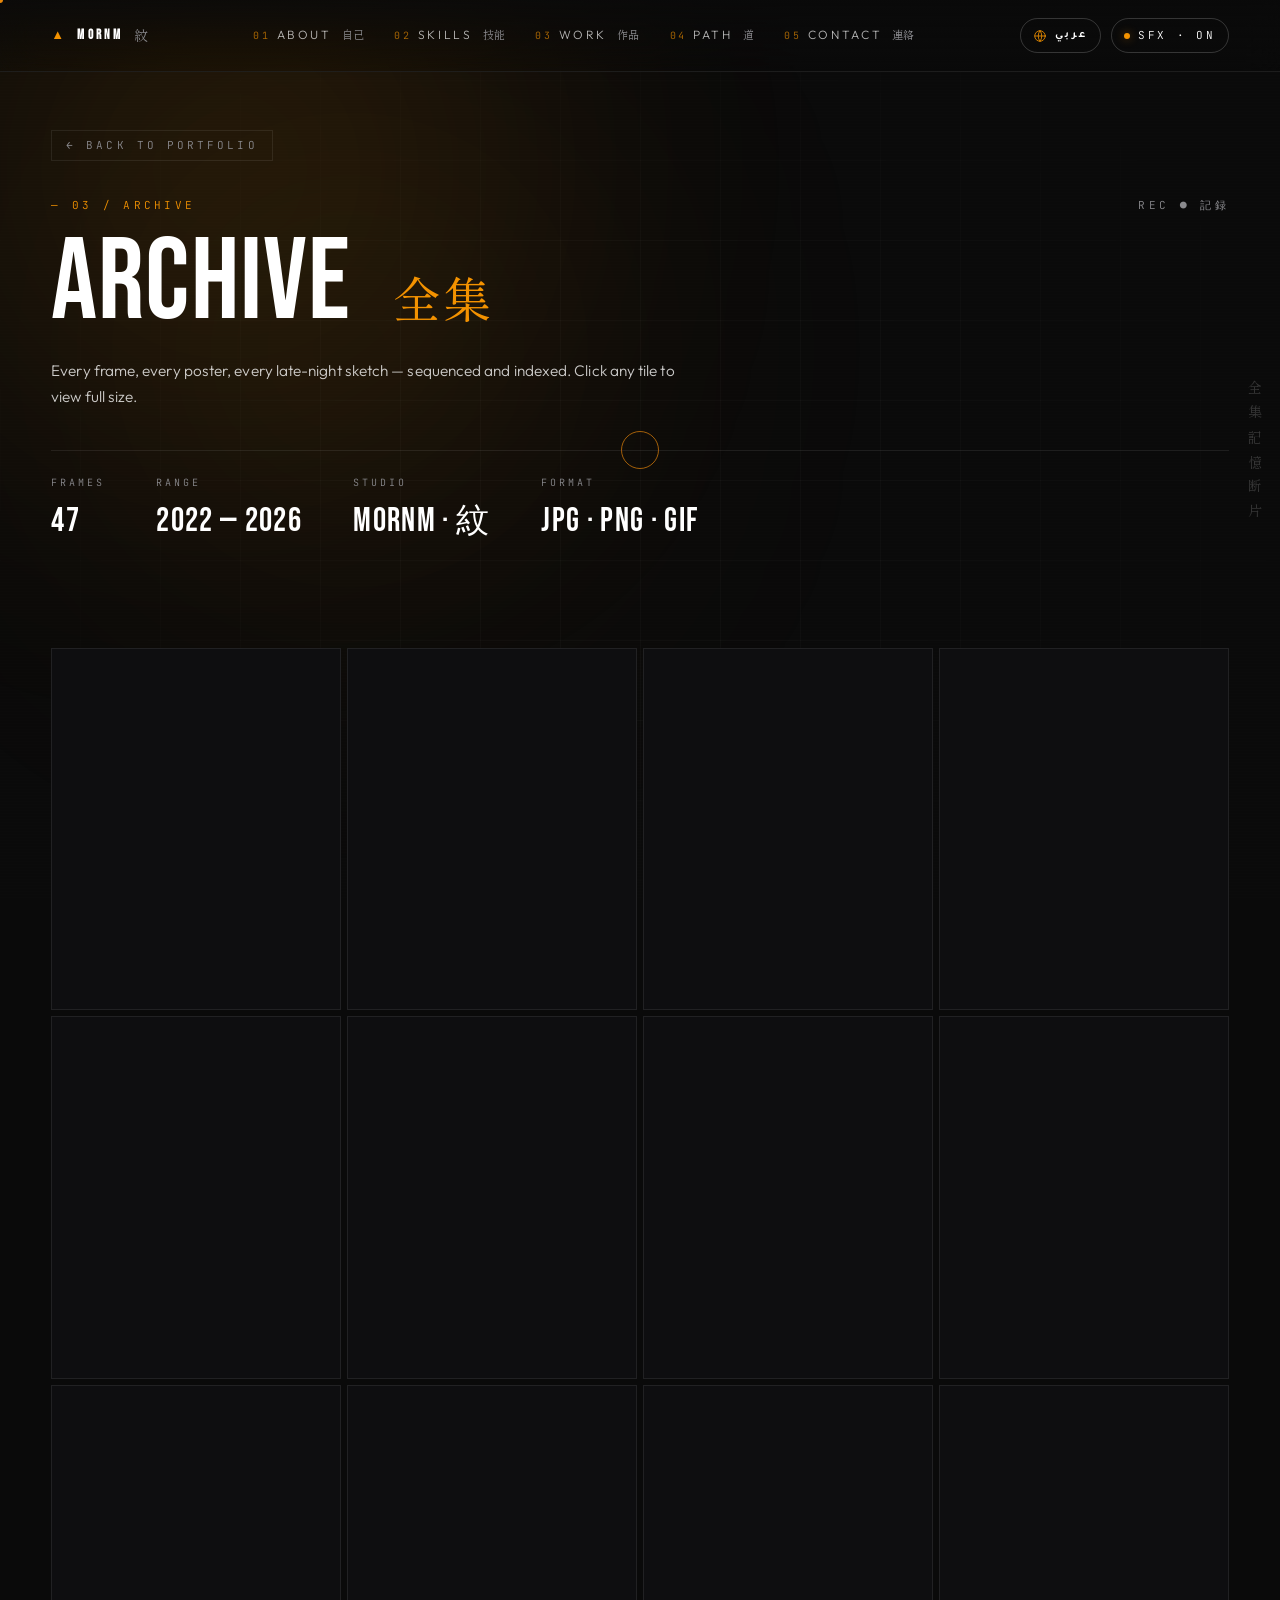
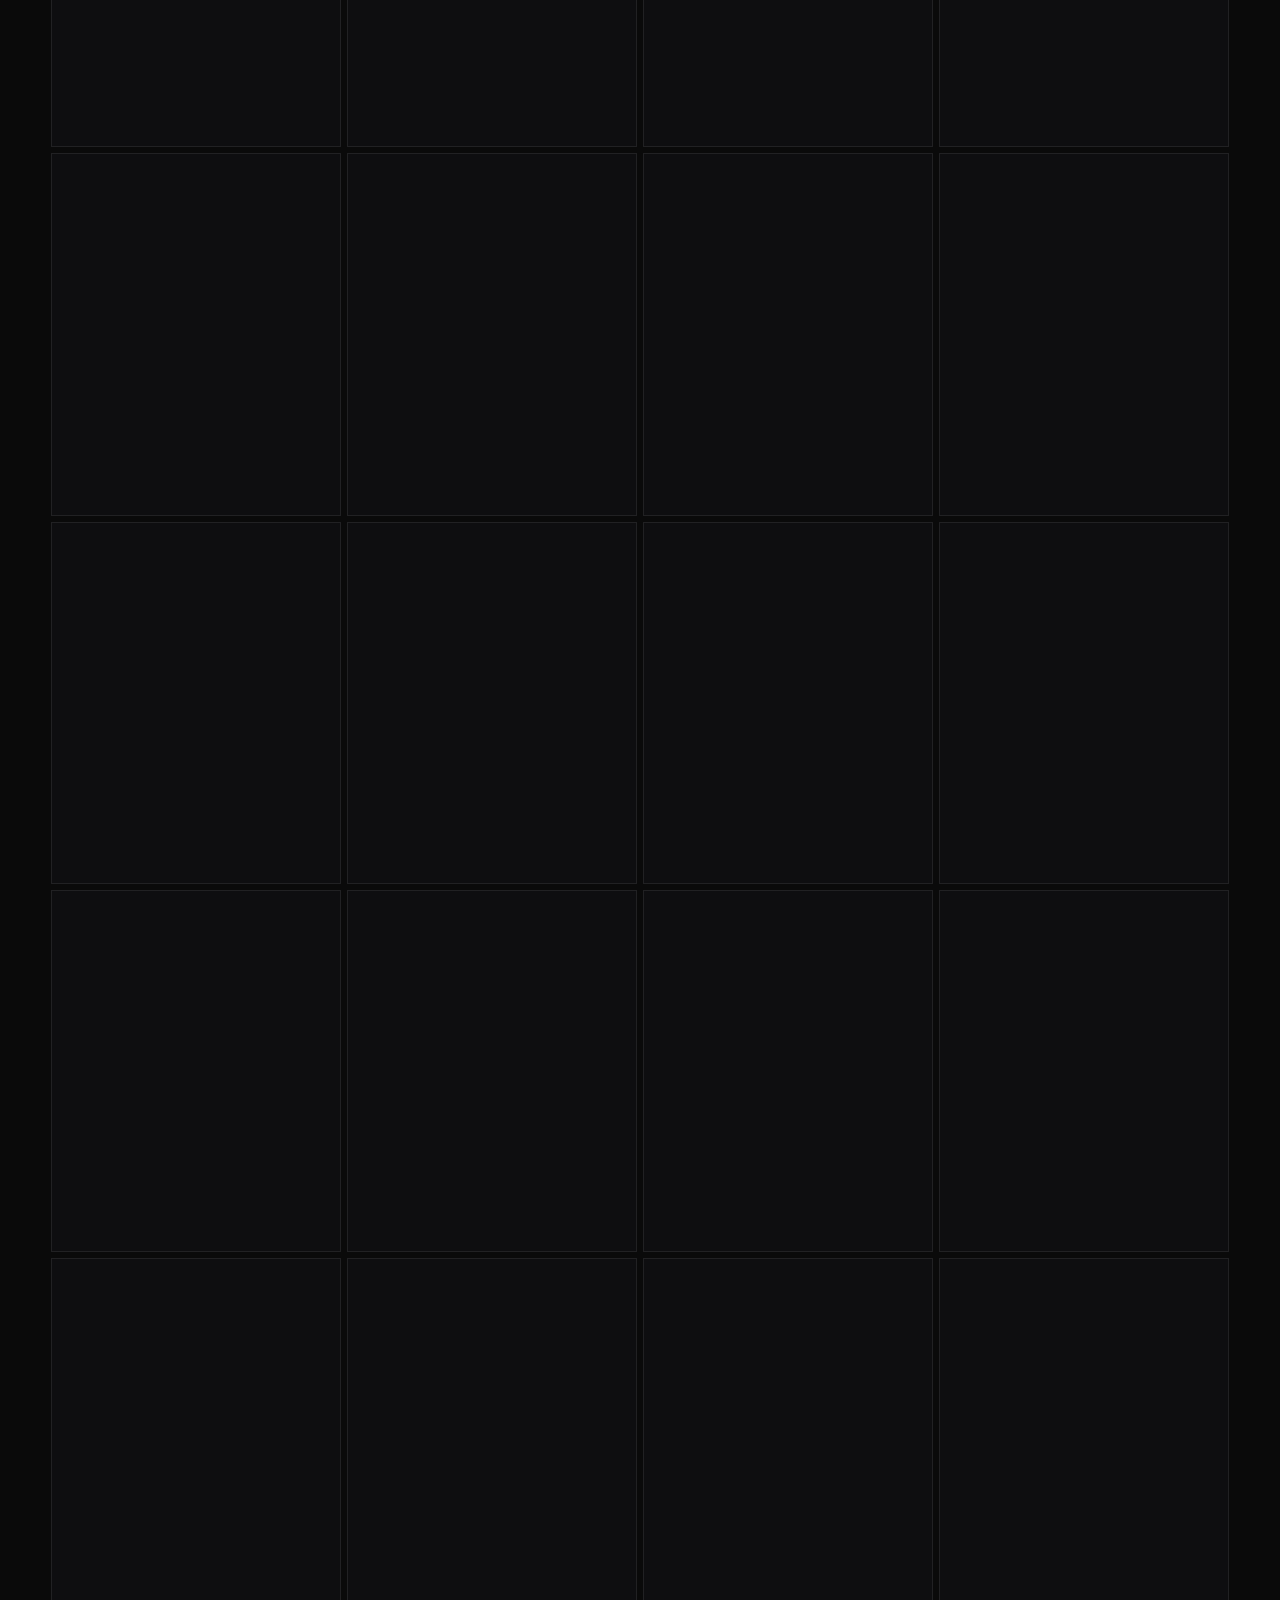
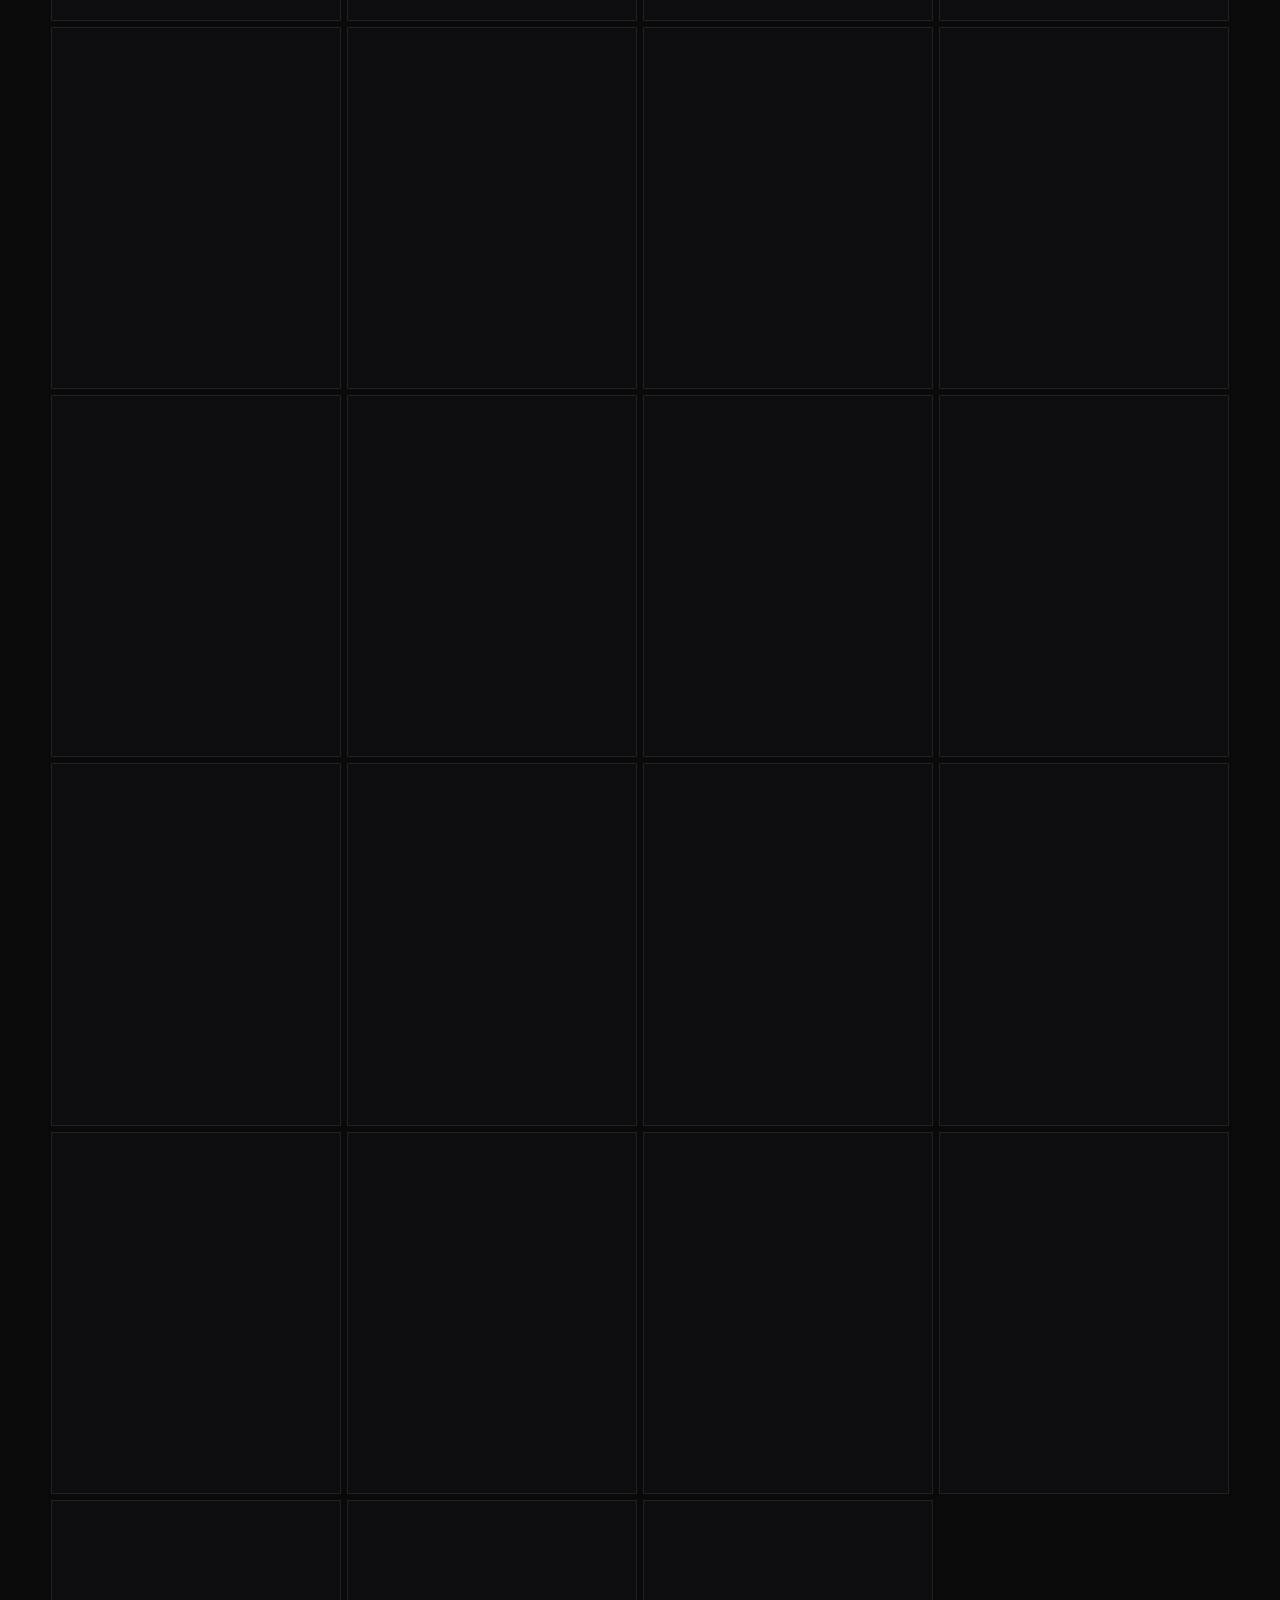
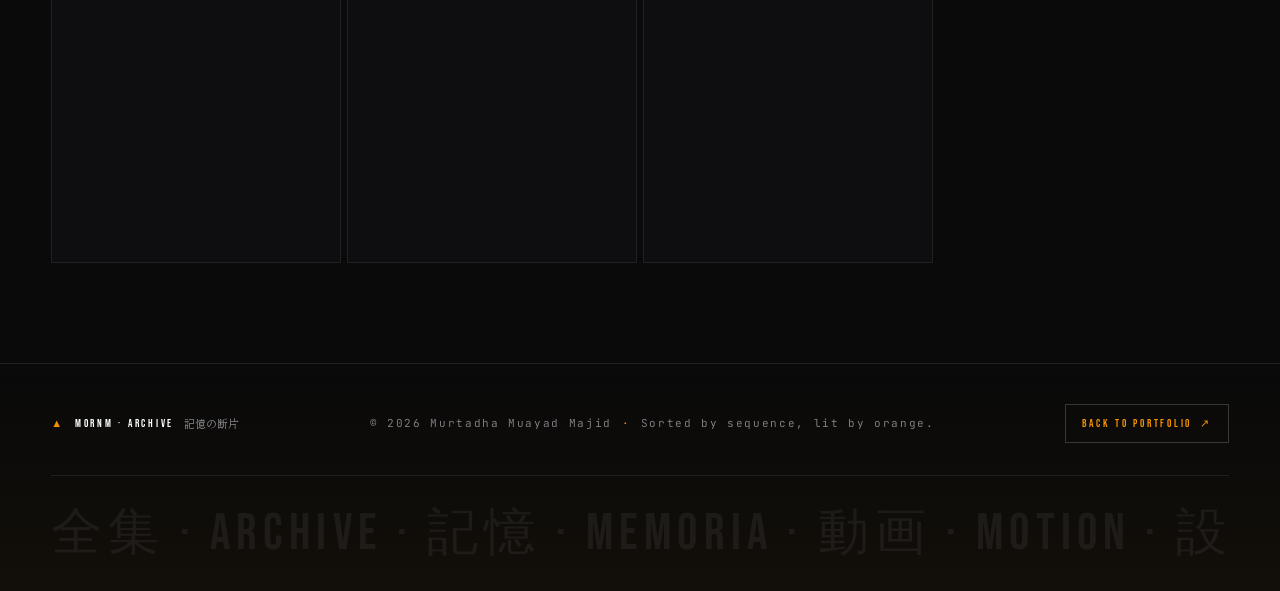
==== commit 6f665f33: "Add files via upload" ====
--- a/posters.html
+++ b/posters.html
@@ -245,19 +245,33 @@
 
   POSTERS.forEach((p, i) => {
     const idx = String(i + 1).padStart(3, '0');
-    const ext = p.f.split('.').pop().toUpperCase();
+    const extLower = p.f.split('.').pop().toLowerCase();
+    const extUpper = extLower.toUpperCase();
+    const base = p.f.replace(/\.[^.]+$/, '');
+    // thumbs are .jpg unless original was animated gif
+    const thumb = (extLower === 'gif')
+      ? `assets/posts/thumbs/${p.f}`
+      : `assets/posts/thumbs/${base}.jpg`;
+    const full = `assets/posts/${p.f}`;
+
     const tile = document.createElement('figure');
     tile.className = 'tile card';
     tile.setAttribute('data-sfx-target', '');
     tile.style.setProperty('--idx', i);
     tile.innerHTML = `
-      <img src="assets/posts/${p.f}" loading="lazy" alt="Poster ${idx}" />
+      <img src="${thumb}"
+           srcset="${thumb} 600w, ${full} 1600w"
+           sizes="(max-width: 720px) 50vw, (max-width: 1080px) 33vw, 25vw"
+           data-fullsrc="${full}"
+           loading="lazy"
+           decoding="async"
+           alt="Poster ${idx}" />
       <div class="tile__overlay" aria-hidden="true">
         <span class="tile__zoom" data-i18n-en="VIEW" data-i18n-ar="عرض">VIEW</span>
       </div>
       <div class="tile__strip">
         <span class="tile__no">${idx} / ${total}</span>
-        <span class="tile__type">${ext}</span>
+        <span class="tile__type">${extUpper}</span>
       </div>
       <figcaption class="card__cap" hidden><span class="card__id">PRJ // ${idx}</span></figcaption>
     `;
--- a/styles.css
+++ b/styles.css
@@ -334,8 +334,26 @@
 .nav__links a:hover{ color: var(--c-fg); }
 .nav__links a:hover em{ color: var(--c-accent); }
 .nav__links a:hover::after{ left: 0; right: 0; }
-.nav__links a.is-active{ color: var(--c-fg); }
-.nav__links a.is-active::after{ left:0; right:0; }
+
+/* Active section — clearly highlighted */
+.nav__links a.is-active{
+  color: var(--c-accent);
+  text-shadow: 0 0 12px rgba(243, 146, 0, 0.45);
+}
+.nav__links a.is-active i{
+  color: var(--c-fg);
+  opacity: 1;
+}
+.nav__links a.is-active em{
+  color: var(--c-accent);
+  opacity: 1;
+}
+.nav__links a.is-active::after{
+  left: 0; right: 0;
+  height: 2px;
+  background: var(--c-accent);
+  box-shadow: 0 0 12px var(--c-glow), 0 0 4px var(--c-accent);
+}
 
 .nav__right{
   display: inline-flex; align-items: center; gap: 10px;
@@ -1606,25 +1624,50 @@
   .skill__name{ font-size: clamp(26px, 7vw, 32px); }
   .skill__jp{ font-size: 44px; right: 18px; }
 
-  /* PATH — tabs stack, body single column */
-  .path__tabs{ flex-direction: column; gap: 0; }
+  /* PATH — tabs stay horizontal but compact, body single column */
+  .path__tabs{
+    flex-direction: row;
+    flex-wrap: nowrap;
+    gap: 0;
+  }
   .path__tab{
-    flex: 1 1 auto;
-    padding: 14px 18px;
-    border-bottom: 1px solid var(--c-line);
+    flex: 1 1 0;
+    min-width: 0;
+    padding: 10px 8px;
+    text-align: center;
+    align-items: center;
+    border-bottom: 0;
+    gap: 2px;
   }
   .path__tab + .path__tab{
-    border-left: 1px solid var(--c-line);
-    border-top: 0;
+    border-left: 0;
+    border-top: 1px solid var(--c-line);
   }
   html[dir="rtl"] .path__tab + .path__tab{
-    border-right: 1px solid var(--c-line);
-    border-left: 1px solid var(--c-line);
+    border-right: 0;
+    border-left: 0;
+    border-top: 1px solid var(--c-line);
   }
   .path__tab::before{ display: none; }
-  .path__tab-year{ font-size: 20px; }
-  .path__tab-label{ font-size: 10px; letter-spacing: 0.18em; }
-  .path__body{ padding: 24px 18px; gap: 28px; }
+  .path__tab-year{
+    font-size: 14px;
+    letter-spacing: 0.02em;
+    line-height: 1.1;
+    white-space: nowrap;
+  }
+  .path__tab-label{
+    font-size: 8px;
+    letter-spacing: 0.1em;
+    white-space: nowrap;
+    overflow: hidden;
+    text-overflow: ellipsis;
+    max-width: 100%;
+    opacity: 0.7;
+  }
+  .path__body{ padding: 20px 16px; gap: 20px; }
+  .path__chart-head{ display: none; }
+  .path__desc{ padding: 0; }
+  .path__desc-bullets{ gap: 8px; }
   .path__chart-head{ font-size: 9px; letter-spacing: 0.2em; }
   /* Bigger SVG text so labels stay readable when scaled down */
   .path__ylabels text{ font-size: 14px; }
@@ -1712,6 +1755,12 @@
   .nav__brand-text{ display: none; }
   .nav__lang-text{ display: none; }
   .nav__lang{ padding: 7px 9px; }
+
+  /* Path tabs: hide label sub-text, year only, super compact */
+  .path__tab-label{ display: none; }
+  .path__tab{ padding: 12px 6px; }
+  .path__tab-year{ font-size: 13px; }
+  .path__body{ padding: 16px 12px; }
 }
 
 /* Touch devices — keep tile strip and card captions visible */
@@ -2013,6 +2062,56 @@
   color: var(--c-muted);
 }
 .gallery__count #visibleCount{ color: var(--c-accent); }
+
+/* ============================================================
+   IMAGE LOADING — skeleton placeholder + fade-in
+   ============================================================ */
+.card,
+.tile{
+  position: relative;
+  isolation: isolate; /* keep ::before below img but above bg */
+}
+.card::before,
+.tile::before{
+  content: "";
+  position: absolute; inset: 0;
+  background: linear-gradient(110deg, #131316 0%, #131316 30%, #1f1308 50%, #131316 70%, #131316 100%);
+  background-size: 220% 100%;
+  background-position: 200% 0;
+  animation: shimmer 1.8s linear infinite;
+  z-index: 0;
+  opacity: 1;
+  transition: opacity 0.55s ease 0.15s;
+  pointer-events: none;
+}
+.card.is-loaded::before,
+.tile.is-loaded::before{
+  opacity: 0;
+  animation: none;
+}
+@keyframes shimmer{
+  0%   { background-position: 200% 0; }
+  100% { background-position: -200% 0; }
+}
+.card > img,
+.tile > img{
+  position: relative;
+  z-index: 1;
+  opacity: 0;
+  transition: opacity 0.6s ease, filter 0.5s var(--easing), transform 0.8s var(--easing);
+}
+.card > img.is-loaded,
+.tile > img.is-loaded{
+  opacity: 1;
+}
+/* portrait photo also fades in */
+.portrait__photo{
+  opacity: 0;
+  transition: opacity 0.7s ease;
+}
+.portrait__photo.is-loaded{
+  opacity: 1;
+}
 
 /* ============================================================
    ACCESSIBILITY — keyboard focus
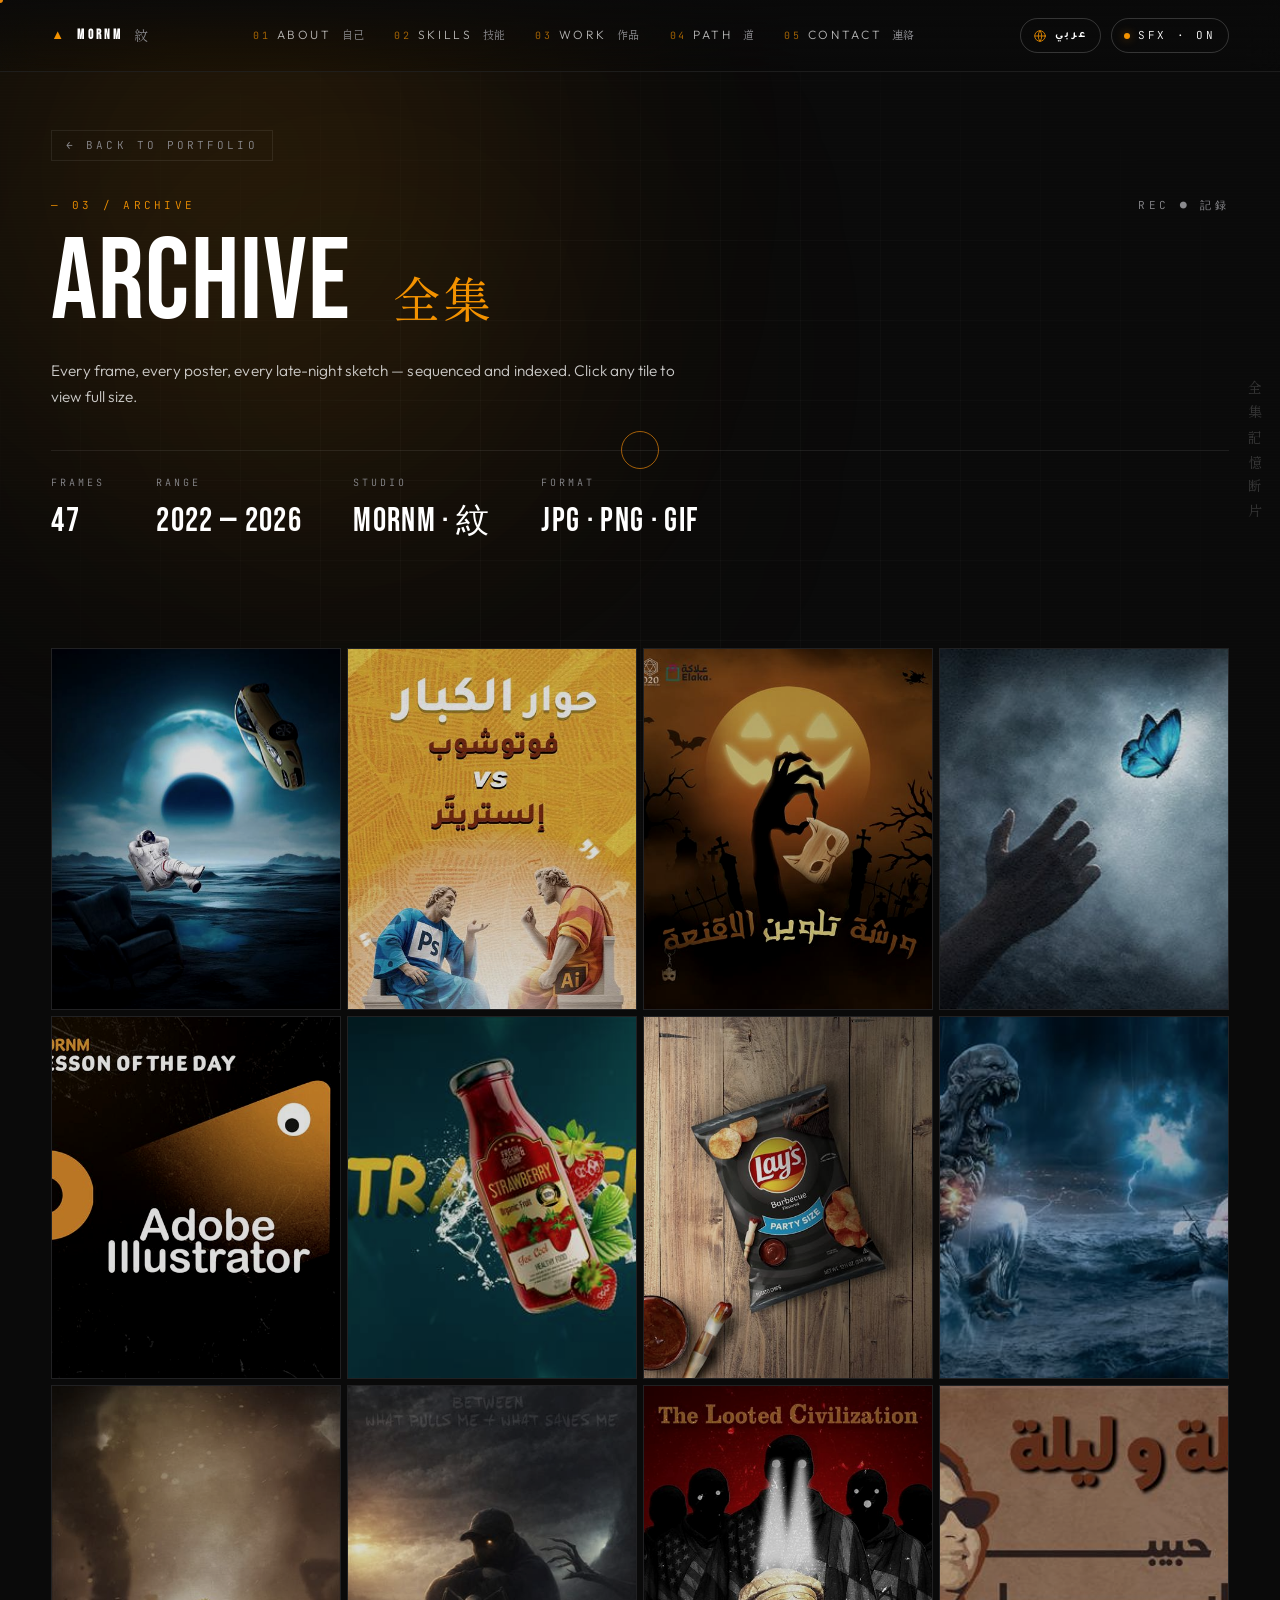
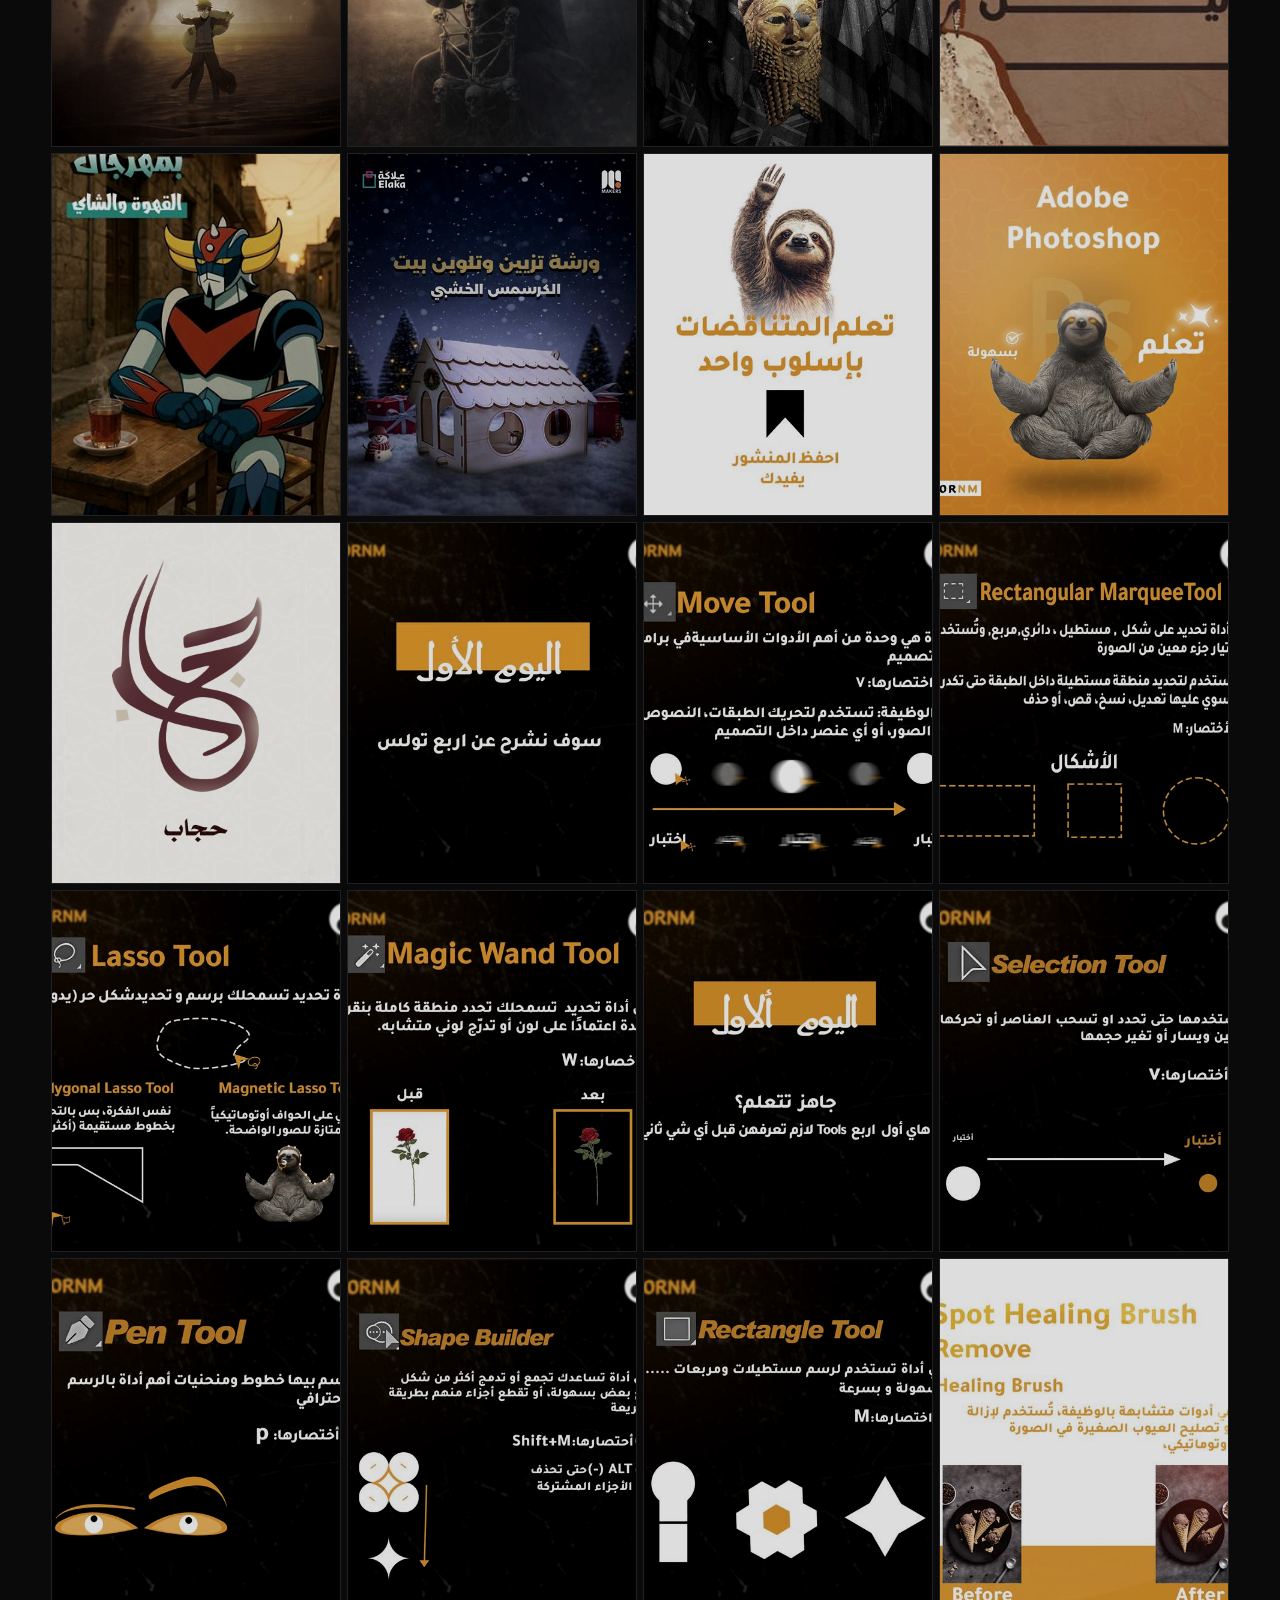
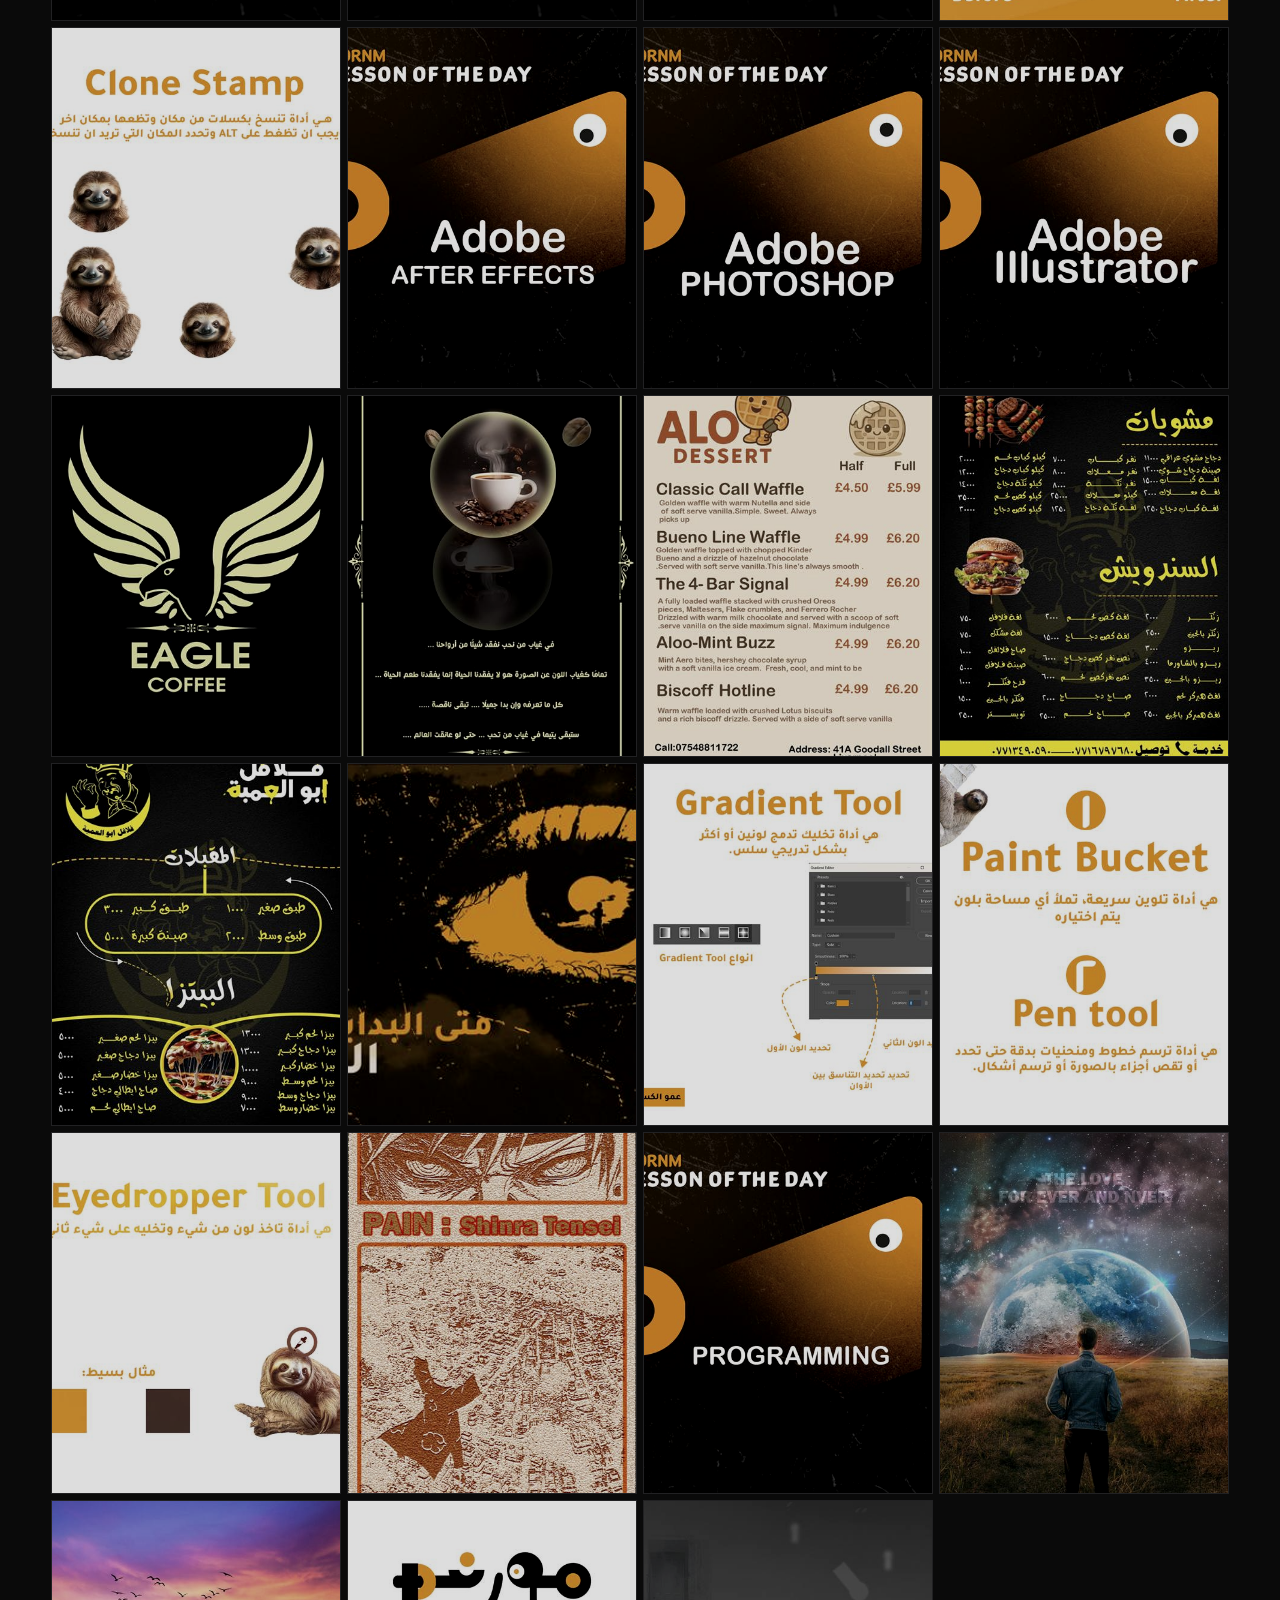
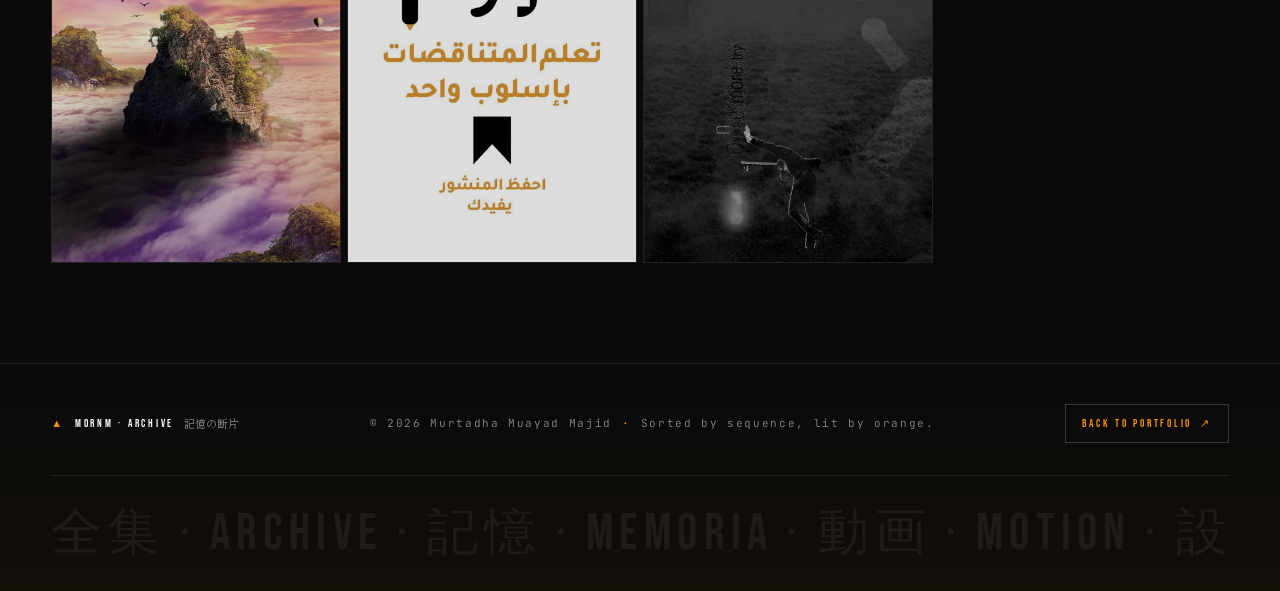
==== commit 11b37b79: "Add files via upload" ====
--- a/posters.html
+++ b/posters.html
@@ -248,21 +248,18 @@
     const extLower = p.f.split('.').pop().toLowerCase();
     const extUpper = extLower.toUpperCase();
     const base = p.f.replace(/\.[^.]+$/, '');
-    // thumbs are .jpg unless original was animated gif
-    const thumb = (extLower === 'gif')
+    // Only thumbnails are used as the image source.
+    const src = (extLower === 'gif')
       ? `assets/posts/thumbs/${p.f}`
       : `assets/posts/thumbs/${base}.jpg`;
-    const full = `assets/posts/${p.f}`;
 
     const tile = document.createElement('figure');
     tile.className = 'tile card';
     tile.setAttribute('data-sfx-target', '');
     tile.style.setProperty('--idx', i);
     tile.innerHTML = `
-      <img src="${thumb}"
-           srcset="${thumb} 600w, ${full} 1600w"
-           sizes="(max-width: 720px) 50vw, (max-width: 1080px) 33vw, 25vw"
-           data-fullsrc="${full}"
+      <img src="${src}"
+           data-fullsrc="${src}"
            loading="lazy"
            decoding="async"
            alt="Poster ${idx}" />
--- a/styles.css
+++ b/styles.css
@@ -90,17 +90,6 @@
   font-family: var(--ff-ar-body);
   letter-spacing: 0.04em;
 }
-html[lang="ar"] .skill__meta,
-html[lang="ar"] .contact__panel-list strong,
-html[lang="ar"] .stat__num,
-html[lang="ar"] .tl-year,
-html[lang="ar"] .hud__tag,
-html[lang="ar"] .card__id,
-html[lang="ar"] .card__tag,
-html[lang="ar"] .nav__brand{
-  /* keep latin/mono fonts even in AR mode for IDs and numbers */
-}
-
 /* Flip directional elements on RTL */
 html[dir="rtl"] .btn__arrow,
 html[dir="rtl"] .project__btn .arr{
@@ -1099,9 +1088,10 @@
   background: linear-gradient(180deg, transparent, var(--c-line-strong) 8%, var(--c-line-strong) 92%, transparent);
   transform: translateX(-50%);
 }
-@media (max-width: 800px){ .timeline__rail{ left: 20px; } }
-html[dir="rtl"] .timeline__rail{ }
-html[dir="rtl"] @media (max-width: 800px){ .timeline__rail{ left: auto; right: 20px; } }
+@media (max-width: 800px){
+  .timeline__rail{ left: 20px; }
+  html[dir="rtl"] .timeline__rail{ left: auto; right: 20px; }
+}
 
 .tl-item{
   position: relative;
@@ -2093,24 +2083,17 @@
   0%   { background-position: 200% 0; }
   100% { background-position: -200% 0; }
 }
+/* Images always render natively — no opacity tricks that can hide them.
+   The ::before shimmer below sits underneath and fades when load fires. */
 .card > img,
 .tile > img{
   position: relative;
   z-index: 1;
-  opacity: 0;
-  transition: opacity 0.6s ease, filter 0.5s var(--easing), transform 0.8s var(--easing);
-}
-.card > img.is-loaded,
-.tile > img.is-loaded{
-  opacity: 1;
-}
-/* portrait photo also fades in */
+  transition: filter 0.5s var(--easing), transform 0.8s var(--easing);
+}
+/* Portrait photo — render natively, no opacity tricks */
 .portrait__photo{
-  opacity: 0;
-  transition: opacity 0.7s ease;
-}
-.portrait__photo.is-loaded{
-  opacity: 1;
+  transition: filter 0.5s var(--easing);
 }
 
 /* ============================================================
@@ -2148,10 +2131,6 @@
 /* ============================================================
    ARCHIVE PAGE (posters.html)
    ============================================================ */
-body.page-archive{
-  /* archive page tweaks if needed */
-}
-
 .archive-hero{
   position: relative;
   z-index: 2;
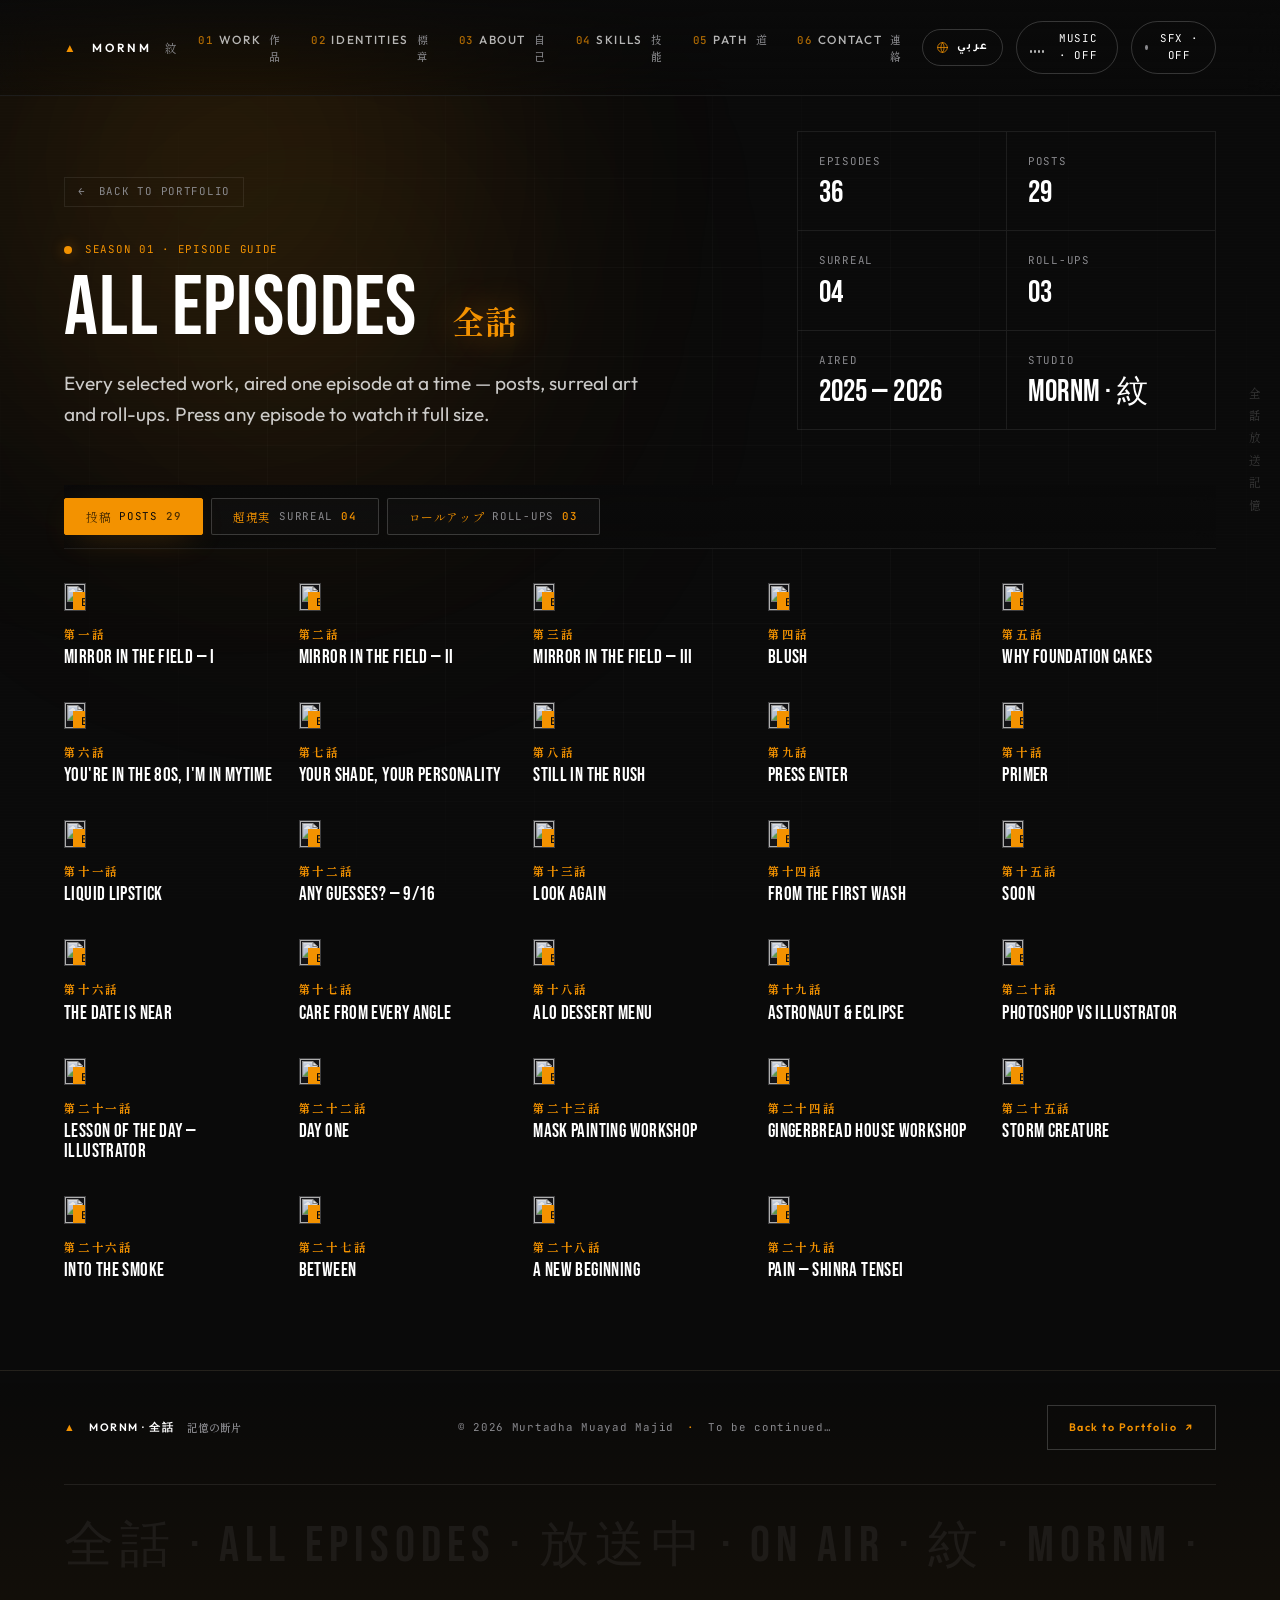
==== commit 8e56f697: "Add files via upload" ====
--- a/posters.html
+++ b/posters.html
@@ -3,38 +3,32 @@
 <head>
 <meta charset="UTF-8" />
 <meta name="viewport" content="width=device-width, initial-scale=1.0" />
-<title>Archive · 全集 — MORNM</title>
-<meta name="description" content="Complete archive of 47 posters and visual works by Murtadha M. Majid — MORNM · 紋." />
+<title>All Episodes · 全話 — MORNM</title>
+<meta name="description" content="Every selected work by Murtadha M. Majid as an anime episode guide — posts, surreal art and roll-ups. MORNM · 紋." />
 <meta name="author" content="Murtadha Muayad Majid" />
 <meta name="theme-color" content="#0A0A0A" />
 
-<!-- Favicon -->
-<link rel="icon" type="image/svg+xml" href="assets/favicon.svg" />
-<link rel="apple-touch-icon" href="assets/favicon.svg" />
+<!-- Favicon: MORNM logo, transparent PNG (cream ink for dark browser UI) -->
+<link rel="icon" type="image/png" sizes="32x32" href="assets/favicon-32.png" media="(prefers-color-scheme: light)" />
+<link rel="icon" type="image/png" sizes="32x32" href="assets/favicon-dark-32.png" media="(prefers-color-scheme: dark)" />
+<link rel="icon" type="image/png" sizes="32x32" href="assets/favicon-32.png" />
+<link rel="apple-touch-icon" href="assets/favicon-192.png" />
 
-<!-- Open Graph -->
-<meta property="og:title" content="Archive · 全集 — MORNM" />
-<meta property="og:description" content="Complete index of posters and visual experiments · 47 frames · MORNM · 紋" />
+<meta property="og:title" content="All Episodes · 全話 — MORNM" />
+<meta property="og:description" content="36 selected works · posts, surreal and roll-ups · MORNM · 紋" />
 <meta property="og:image" content="assets/og-cover.jpg" />
 <meta property="og:image:width" content="1200" />
 <meta property="og:image:height" content="630" />
 <meta property="og:type" content="website" />
 
-<!-- Twitter Card -->
-<meta name="twitter:card" content="summary_large_image" />
-<meta name="twitter:title" content="Archive · 全集 — MORNM" />
-<meta name="twitter:description" content="47 frames · posters and visual experiments" />
-<meta name="twitter:image" content="assets/og-cover.jpg" />
-
 <link rel="preconnect" href="https://fonts.googleapis.com" />
 <link rel="preconnect" href="https://fonts.gstatic.com" crossorigin />
-<link href="https://fonts.googleapis.com/css2?family=Bebas+Neue&family=Syncopate:wght@400;700&family=Outfit:wght@200;300;400;500;600;700&family=Shippori+Mincho:wght@400;500;700&family=JetBrains+Mono:wght@300;400;500&family=Tajawal:wght@400;500;700;800;900&family=Reem+Kufi:wght@400;600;700&display=swap" rel="stylesheet" />
+<link href="https://fonts.googleapis.com/css2?family=Bebas+Neue&family=Outfit:wght@400;500;600;700&family=Shippori+Mincho:wght@500;700&family=JetBrains+Mono:wght@400;500&family=Tajawal:wght@400;500;700;800&family=Reem+Kufi:wght@500;600;700&display=swap" rel="stylesheet" />
 
-<link rel="stylesheet" href="styles.css" />
+<link rel="stylesheet" href="styles.css?v=13" />
 </head>
 <body class="page-archive">
 
-<!-- Ambient backgrounds -->
 <div class="bg-grid" aria-hidden="true"></div>
 <div class="bg-scanlines" aria-hidden="true"></div>
 <div class="bg-noise" aria-hidden="true"></div>
@@ -42,7 +36,7 @@
 <div class="bg-glow bg-glow--b" aria-hidden="true"></div>
 
 <div class="kanji-column" aria-hidden="true">
-  <span>全</span><span>集</span><span>記</span><span>憶</span><span>断</span><span>片</span>
+  <span>全</span><span>話</span><span>放</span><span>送</span><span>記</span><span>憶</span>
 </div>
 
 <!-- Boot -->
@@ -52,9 +46,9 @@
     <div class="boot__crosshair boot__crosshair--tr"></div>
     <div class="boot__crosshair boot__crosshair--bl"></div>
     <div class="boot__crosshair boot__crosshair--br"></div>
-    <div class="boot__label" data-i18n-en="SYS / ARCHIVE" data-i18n-ar="نظام / أرشيف">SYS / ARCHIVE</div>
-    <div class="boot__title">A R C H I V E</div>
-    <div class="boot__sub" data-i18n-en="全集 — Loading frames" data-i18n-ar="全集 — جاري تحميل الإطارات">全集 — Loading frames</div>
+    <div class="boot__label" data-i18n-en="SYS / EPISODES" data-i18n-ar="النظام / الحلقات">SYS / EPISODES</div>
+    <div class="boot__title">全 話</div>
+    <div class="boot__sub" data-i18n-en="全話 — Loading every episode" data-i18n-ar="全話 — جارٍ تحميل كل الحلقات">全話 — Loading every episode</div>
     <div class="boot__bar"><div class="boot__bar-fill" id="bootBar"></div></div>
     <div class="boot__status" id="bootStatus">00%</div>
   </div>
@@ -67,12 +61,13 @@
     <span class="nav__brand-text">MORNM</span>
     <span class="nav__brand-jp">紋</span>
   </a>
-  <nav class="nav__links" aria-label="Primary">
-    <a href="index.html#about"    data-sfx="hover"><i>01</i> <span data-i18n-en="About"   data-i18n-ar="عني">About</span>   <em>自己</em></a>
-    <a href="index.html#skills"   data-sfx="hover"><i>02</i> <span data-i18n-en="Skills"  data-i18n-ar="المهارات">Skills</span>  <em>技能</em></a>
-    <a href="index.html#projects" data-sfx="hover" class="is-active"><i>03</i> <span data-i18n-en="Work"    data-i18n-ar="الأعمال">Work</span>    <em>作品</em></a>
-    <a href="index.html#timeline" data-sfx="hover"><i>04</i> <span data-i18n-en="Path"    data-i18n-ar="المسار">Path</span>    <em>道</em></a>
-    <a href="index.html#contact"  data-sfx="hover"><i>05</i> <span data-i18n-en="Contact" data-i18n-ar="تواصل">Contact</span> <em>連絡</em></a>
+  <nav class="nav__links" id="navLinks" aria-label="Primary">
+    <a href="index.html#work"     data-sfx="hover" class="is-active"><i>01</i> <span data-i18n-en="Work"       data-i18n-ar="الأعمال">Work</span>      <em>作品</em></a>
+    <a href="index.html#logos"    data-sfx="hover"><i>02</i> <span data-i18n-en="Identities" data-i18n-ar="الهويات">Identities</span> <em>標章</em></a>
+    <a href="index.html#about"    data-sfx="hover"><i>03</i> <span data-i18n-en="About"      data-i18n-ar="عني">About</span>     <em>自己</em></a>
+    <a href="index.html#skills"   data-sfx="hover"><i>04</i> <span data-i18n-en="Skills"     data-i18n-ar="المهارات">Skills</span>    <em>技能</em></a>
+    <a href="index.html#timeline" data-sfx="hover"><i>05</i> <span data-i18n-en="Path"       data-i18n-ar="المسار">Path</span>      <em>道</em></a>
+    <a href="index.html#contact"  data-sfx="hover"><i>06</i> <span data-i18n-en="Contact"    data-i18n-ar="تواصل">Contact</span>   <em>連絡</em></a>
   </nav>
   <div class="nav__right">
     <button class="nav__lang" id="langToggle" data-sfx="click" aria-label="Toggle language">
@@ -81,202 +76,112 @@
       </svg>
       <span class="nav__lang-text" id="langText">عربي</span>
     </button>
-    <button class="nav__sound" id="soundToggle" data-sfx="click" aria-label="Toggle sound">
+    <button class="nav__music" id="musicToggle" data-sfx="click" aria-label="Toggle music" aria-pressed="false">
+      <span class="nav__music-eq" aria-hidden="true"><i></i><i></i><i></i><i></i></span>
+      <span class="nav__music-text">MUSIC · OFF</span>
+    </button>
+    <button class="nav__sound is-off" id="soundToggle" data-sfx="click" aria-label="Toggle sound" aria-pressed="false">
       <span class="nav__sound-dot"></span>
-      <span class="nav__sound-text">SFX · ON</span>
+      <span class="nav__sound-text">SFX · OFF</span>
     </button>
   </div>
-  <button class="nav__burger" id="burger" aria-label="Open menu">
+  <button class="nav__burger" id="burger" aria-label="Open menu" aria-expanded="false" aria-controls="navLinks">
     <span></span><span></span><span></span>
   </button>
 </header>
 
-<!-- Archive hero strip -->
-<section class="archive-hero" id="hero">
-  <div class="archive-hero__inner">
-    <a href="index.html" class="archive-hero__back" data-sfx="hover">
-      <span>←</span>
-      <span data-i18n-en="Back to Portfolio" data-i18n-ar="عودة للمعرض">Back to Portfolio</span>
-    </a>
-
-    <div class="archive-hero__top">
-      <span class="archive-hero__no">— 03 / ARCHIVE</span>
-      <span class="archive-hero__stamp">REC ●  記録</span>
+<main>
+<!-- Season banner: golden split, title (1.618) · numbers (1) -->
+<section class="ep-hero" id="hero">
+  <div class="ep-hero__inner">
+    <div class="ep-hero__main">
+      <a href="index.html#work" class="ep-hero__back" data-sfx="hover">
+        <span class="ep-hero__back-arrow">←</span>
+        <span data-i18n-en="Back to Portfolio" data-i18n-ar="العودة للمعرض">Back to Portfolio</span>
+      </a>
+      <div class="ep-hero__season">
+        <span class="dot"></span>
+        <span data-i18n-en="SEASON 01 · EPISODE GUIDE" data-i18n-ar="الموسم 01 · دليل الحلقات">SEASON 01 · EPISODE GUIDE</span>
+      </div>
+      <h1 class="ep-hero__title">
+        <span data-i18n-en="All Episodes" data-i18n-ar="كل الحلقات">All Episodes</span>
+        <em>全話</em>
+      </h1>
+      <p class="ep-hero__lead"
+         data-i18n-en="Every selected work, aired one episode at a time — posts, surreal art and roll-ups. Press any episode to watch it full size."
+         data-i18n-ar="كل الأعمال المختارة، تُعرض حلقة بعد حلقة — بوستات وأعمال سريالية ورول أب. اضغط على أي حلقة لتشاهدها بالحجم الكامل.">
+        Every selected work, aired one episode at a time — posts, surreal art and roll-ups. Press any episode to watch it full size.
+      </p>
     </div>
-
-    <h1 class="archive-hero__title">
-      <span data-i18n-en="Archive" data-i18n-ar="الأرشيف">Archive</span> <em>全集</em>
-    </h1>
-
-    <p class="archive-hero__lead"
-       data-i18n-en="Every frame, every poster, every late-night sketch — sequenced and indexed. Click any tile to view full size."
-       data-i18n-ar="كل إطار، كل بوستر، كل سكتش سهر — مرتّب ومُفهرس. اضغط على أي بطاقة لعرضها كاملة.">
-      Every frame, every poster, every late-night sketch — sequenced and indexed.
-      Click any tile to view full size.
-    </p>
-
-    <div class="archive-hero__meta">
-      <div>
-        <span data-i18n-en="FRAMES" data-i18n-ar="إطارات">FRAMES</span>
-        <strong>47</strong>
-      </div>
-      <div>
-        <span data-i18n-en="RANGE" data-i18n-ar="الفترة">RANGE</span>
-        <strong>2022 — 2026</strong>
-      </div>
-      <div>
-        <span data-i18n-en="STUDIO" data-i18n-ar="استوديو">STUDIO</span>
-        <strong>MORNM · 紋</strong>
-      </div>
-      <div>
-        <span data-i18n-en="FORMAT" data-i18n-ar="الصيغة">FORMAT</span>
-        <strong>JPG · PNG · GIF</strong>
-      </div>
-    </div>
+    <dl class="ep-hero__stats">
+      <div><dt data-i18n-en="EPISODES" data-i18n-ar="الحلقات">EPISODES</dt><dd data-count="all">36</dd></div>
+      <div><dt data-i18n-en="POSTS" data-i18n-ar="بوستات">POSTS</dt><dd data-count="post">29</dd></div>
+      <div><dt data-i18n-en="SURREAL" data-i18n-ar="سريالي">SURREAL</dt><dd data-count="surreal">04</dd></div>
+      <div><dt data-i18n-en="ROLL-UPS" data-i18n-ar="رول أب">ROLL-UPS</dt><dd data-count="rollup">03</dd></div>
+      <div><dt data-i18n-en="AIRED" data-i18n-ar="الفترة">AIRED</dt><dd>2025 — 2026</dd></div>
+      <div><dt data-i18n-en="STUDIO" data-i18n-ar="الاستوديو">STUDIO</dt><dd>MORNM · 紋</dd></div>
+    </dl>
   </div>
 </section>
 
-<!-- Grid -->
-<section class="archive">
-  <div class="archive-grid" id="gallery">
-    <!-- populated by inline JS below -->
+<!-- Episode tabs + grid -->
+<section class="ep-guide">
+  <div class="ep-tabs" id="episodeTabs" role="toolbar" aria-label="Filter episodes">
+    <button class="ep-tab is-active" type="button" data-filter="post" aria-pressed="true" data-sfx="click">
+      <i>投稿</i><span data-i18n-en="POSTS" data-i18n-ar="بوستات">POSTS</span> <em data-count="post">00</em>
+    </button>
+    <button class="ep-tab" type="button" data-filter="surreal" aria-pressed="false" data-sfx="click">
+      <i>超現実</i><span data-i18n-en="SURREAL" data-i18n-ar="سريالي">SURREAL</span> <em data-count="surreal">00</em>
+    </button>
+    <button class="ep-tab" type="button" data-filter="rollup" aria-pressed="false" data-sfx="click">
+      <i>ロールアップ</i><span data-i18n-en="ROLL-UPS" data-i18n-ar="رول أب">ROLL-UPS</span> <em data-count="rollup">00</em>
+    </button>
   </div>
+  <ol class="ep-grid" id="episodeGrid" aria-label="Episodes"></ol>
 </section>
+</main>
 
-<!-- Footer -->
 <footer class="footer">
   <div class="footer__row">
     <div class="footer__brand">
       <span class="footer__mark">▲</span>
-      <span>MORNM · ARCHIVE</span>
+      <span>MORNM · 全話</span>
       <em>記憶の断片</em>
     </div>
     <div class="footer__meta">
       <span>© 2026 <span data-i18n-en="Murtadha Muayad Majid" data-i18n-ar="مرتضى مؤيد مجيد">Murtadha Muayad Majid</span></span>
       <span class="dotsep">·</span>
-      <span data-i18n-en="Sorted by sequence, lit by orange."
-            data-i18n-ar="مرتّب بالتسلسل، مضيء بالبرتقالي.">Sorted by sequence, lit by orange.</span>
+      <span data-i18n-en="To be continued…" data-i18n-ar="يتبع…">To be continued…</span>
     </div>
     <div class="footer__top">
       <a href="index.html" data-sfx="click">
-        <span data-i18n-en="Back to Portfolio" data-i18n-ar="عودة للمعرض">Back to Portfolio</span> <span>↗</span>
+        <span data-i18n-en="Back to Portfolio" data-i18n-ar="العودة للمعرض">Back to Portfolio</span> <span>↗</span>
       </a>
     </div>
   </div>
   <div class="footer__strip" aria-hidden="true">
-    <span>全集 · ARCHIVE · 記憶 · MEMORIA · 動画 · MOTION · 設計 · DESIGN · 符号 · CODE · 紋 · MORNM · 全集 · ARCHIVE ·</span>
-    <span>全集 · ARCHIVE · 記憶 · MEMORIA · 動画 · MOTION · 設計 · DESIGN · 符号 · CODE · 紋 · MORNM · 全集 · ARCHIVE ·</span>
+    <span>全話 · ALL EPISODES · 放送中 · ON AIR · 紋 · MORNM · 次回予告 · NEXT EPISODE · 全話 · ALL EPISODES · 放送中 · ON AIR · 紋 · MORNM ·</span>
+    <span>全話 · ALL EPISODES · 放送中 · ON AIR · 紋 · MORNM · 次回予告 · NEXT EPISODE · 全話 · ALL EPISODES · 放送中 · ON AIR · 紋 · MORNM ·</span>
   </div>
 </footer>
 
 <!-- Lightbox -->
-<div class="lightbox" id="lightbox" aria-hidden="true">
+<div class="lightbox" id="lightbox" role="dialog" aria-modal="true" aria-label="Image viewer" aria-hidden="true">
   <button class="lightbox__close" id="lightboxClose" aria-label="Close">×</button>
   <button class="lightbox__nav lightbox__nav--prev" id="lightboxPrev" aria-label="Previous">‹</button>
   <button class="lightbox__nav lightbox__nav--next" id="lightboxNext" aria-label="Next">›</button>
   <figure class="lightbox__inner">
-    <img id="lightboxImg" src="" alt="" />
-    <figcaption id="lightboxCap"></figcaption>
+    <img id="lightboxImg" alt="" />
+    <figcaption id="lightboxCap" dir="ltr"></figcaption>
   </figure>
 </div>
 
-<!-- Custom cursor -->
 <div class="cursor" id="cursor" aria-hidden="true">
   <div class="cursor__dot"></div>
   <div class="cursor__ring"></div>
 </div>
 
-<!-- Populate archive grid BEFORE script.js so cursor + event bindings catch all tiles -->
-<script>
-(function () {
-  // Each poster: filename + tag (poster / series / motion)
-  const POSTERS = [
-    { f: 'p01.jpg', t: 'poster' },
-    { f: 'p02.jpg', t: 'poster' },
-    { f: 'p03.png', t: 'poster' },
-    { f: 'p04.png', t: 'poster' },
-    { f: 'p05.jpg', t: 'series' },
-    { f: 'p06.jpg', t: 'series' },
-    { f: 'p07.jpg', t: 'series' },
-    { f: 'p08.jpg', t: 'series' },
-    { f: 'p09.jpg', t: 'series' },
-    { f: 'p10.png', t: 'poster' },
-    { f: 'p11.jpg', t: 'poster' },
-    { f: 'p12.jpg', t: 'poster' },
-    { f: 'p13.jpg', t: 'poster' },
-    { f: 'p14.jpg', t: 'poster' },
-    { f: 'p15.png', t: 'poster' },
-    { f: 'p16.png', t: 'poster' },
-    { f: 'p18.gif', t: 'motion' },
-    { f: 'p19.jpg', t: 'series' },
-    { f: 'p20.jpg', t: 'series' },
-    { f: 'p21.jpg', t: 'series' },
-    { f: 'p22.jpg', t: 'series' },
-    { f: 'p23.jpg', t: 'series' },
-    { f: 'p24.jpg', t: 'series' },
-    { f: 'p25.jpg', t: 'series' },
-    { f: 'p26.jpg', t: 'series' },
-    { f: 'p27.jpg', t: 'series' },
-    { f: 'p28.jpg', t: 'series' },
-    { f: 'p29.png', t: 'poster' },
-    { f: 'p30.png', t: 'poster' },
-    { f: 'p31.jpg', t: 'poster' },
-    { f: 'p32.jpg', t: 'poster' },
-    { f: 'p33.jpg', t: 'poster' },
-    { f: 'p34.jpg', t: 'series' },
-    { f: 'p35.jpg', t: 'series' },
-    { f: 'p36.jpg', t: 'series' },
-    { f: 'p37.jpg', t: 'series' },
-    { f: 'p38.jpg', t: 'series' },
-    { f: 'p39.jpg', t: 'poster' },
-    { f: 'p40.png', t: 'poster' },
-    { f: 'p41.png', t: 'poster' },
-    { f: 'p42.png', t: 'poster' },
-    { f: 'p43.jpg', t: 'poster' },
-    { f: 'p44.jpg', t: 'poster' },
-    { f: 'p45.jpg', t: 'poster' },
-    { f: 'p46.jpg', t: 'poster' },
-    { f: 'p47.jpg', t: 'poster' },
-    { f: 'p48.jpg', t: 'poster' }
-  ];
-
-  const gallery = document.getElementById('gallery');
-  const total = String(POSTERS.length).padStart(3, '0');
-
-  POSTERS.forEach((p, i) => {
-    const idx = String(i + 1).padStart(3, '0');
-    const extLower = p.f.split('.').pop().toLowerCase();
-    const extUpper = extLower.toUpperCase();
-    const base = p.f.replace(/\.[^.]+$/, '');
-    // Only thumbnails are used as the image source.
-    const src = (extLower === 'gif')
-      ? `assets/posts/thumbs/${p.f}`
-      : `assets/posts/thumbs/${base}.jpg`;
-
-    const tile = document.createElement('figure');
-    tile.className = 'tile card';
-    tile.setAttribute('data-sfx-target', '');
-    tile.style.setProperty('--idx', i);
-    tile.innerHTML = `
-      <img src="${src}"
-           data-fullsrc="${src}"
-           loading="lazy"
-           decoding="async"
-           alt="Poster ${idx}" />
-      <div class="tile__overlay" aria-hidden="true">
-        <span class="tile__zoom" data-i18n-en="VIEW" data-i18n-ar="عرض">VIEW</span>
-      </div>
-      <div class="tile__strip">
-        <span class="tile__no">${idx} / ${total}</span>
-        <span class="tile__type">${extUpper}</span>
-      </div>
-      <figcaption class="card__cap" hidden><span class="card__id">PRJ // ${idx}</span></figcaption>
-    `;
-    gallery.appendChild(tile);
-  });
-})();
-</script>
-
-<script src="script.js"></script>
+<script src="works-data.js?v=13"></script>
+<script src="script.js?v=13"></script>
 </body>
 </html>
--- a/styles.css
+++ b/styles.css
@@ -1,9 +1,19 @@
 /* ============================================================
    MEMORIA — Cinematic Anime-Cyberpunk Portfolio
    Murtadha Muayad Majid · MORNM · 紋
+
+   GOLDEN-RATIO SYSTEM (φ = 1.618)
+   · Type   — modular scale of √φ (1.272); every two steps = ×φ
+   · Space  — Fibonacci: 5 · 8 · 13 · 21 · 34 · 55 · 89 · 144 · 233
+   · Layout — major/minor columns 1.618fr : 1fr (61.8% / 38.2%)
+   · Shapes — golden rectangles (member card 1 : 1.618, projector 1.618 : 1)
+   · Rhythm — body line-height φ, motion timings .236 / .382 / .618 / 1s
    ============================================================ */
 
 :root{
+  --phi: 1.618;
+
+  /* colour */
   --c-bg:        #0A0A0A;
   --c-bg-2:      #0E0E10;
   --c-bg-3:      #131316;
@@ -15,47 +25,86 @@
   --c-accent-2:  #FFA82A;
   --c-glow:      rgba(243,146,0,0.45);
 
-  --ff-display:  "Bebas Neue", "Impact", sans-serif;
-  --ff-cyber:    "Syncopate", "Bebas Neue", sans-serif;
+  /* fonts */
+  --ff-display:  "Bebas Neue", "Tajawal", "Impact", sans-serif;
+  --ff-cyber:    "Outfit", "Tajawal", sans-serif;   /* UI labels: buttons, roles, brand */
   --ff-body:     "Outfit", system-ui, sans-serif;
   --ff-jp:       "Shippori Mincho", "Hiragino Mincho ProN", serif;
-  --ff-mono:     "JetBrains Mono", "Menlo", monospace;
+  --ff-mono:     "JetBrains Mono", "Tajawal", "Menlo", monospace;
   --ff-ar-display: "Reem Kufi", "Tajawal", "Bebas Neue", sans-serif;
   --ff-ar-body:    "Tajawal", "Outfit", system-ui, sans-serif;
 
-  --r-sm: 4px;
-  --r-md: 10px;
-  --r-lg: 18px;
+  /* type scale — ratio √φ */
+  --step--2: 0.72rem;    /* 10.8px — floor for labels */
+  --step--1: 0.786rem;   /* 12.6px */
+  --step-0:  1rem;       /* 16px   */
+  --step-1:  1.272rem;   /* 20.4px */
+  --step-2:  1.618rem;   /* 25.9px */
+  --step-3:  2.058rem;   /* 32.9px */
+  --step-4:  2.618rem;   /* 41.9px */
+  --step-5:  3.330rem;   /* 53.3px */
+  --step-6:  4.236rem;   /* 67.8px */
+  --step-7:  5.388rem;   /* 86.2px */
+  --step-8:  6.854rem;   /* 109.7px */
+  --step-9:  8.718rem;   /* 139.5px */
+
+  /* Fibonacci spacing */
+  --sp-1: 5px;
+  --sp-2: 8px;
+  --sp-3: 13px;
+  --sp-4: 21px;
+  --sp-5: 34px;
+  --sp-6: 55px;
+  --sp-7: 89px;
+  --sp-8: 144px;
+  --sp-9: 233px;
+
+  /* layout */
+  --container: 1220px;                         /* 754 × φ */
+  --gutter: clamp(var(--sp-4), 5vw, var(--sp-7));
+  --measure: 610px;                            /* Fibonacci reading width */
+  --major: 1.618fr;
+  --minor: 1fr;
+  --nav-h: 76px;
+
+  /* shape + motion */
+  --r-sm: 2px;
+  --r-md: 3px;
+  --r-lg: 5px;
+  --t-fast: .236s;
+  --t: .382s;
+  --t-slow: .618s;
+  --t-xslow: 1s;
   --easing: cubic-bezier(.2,.7,.2,1);
 }
 
 /* ============================================================
    RESET + BASE
    ============================================================ */
-*,*::before,*::after{box-sizing:border-box;margin:0;padding:0}
-html{scroll-behavior:smooth}
+*,*::before,*::after{ box-sizing: border-box; margin: 0; padding: 0; }
+html{ font-size: 93.75%; scroll-behavior: smooth; scroll-padding-top: var(--sp-7); }
 body{
   font-family: var(--ff-body);
   background: var(--c-bg);
   color: var(--c-fg);
-  font-weight: 300;
-  line-height: 1.55;
+  font-weight: 400;
+  font-size: var(--step-0);
+  line-height: var(--phi);
   overflow-x: hidden;
   min-height: 100vh;
   position: relative;
   -webkit-font-smoothing: antialiased;
   letter-spacing: 0.005em;
 }
-img{max-width:100%;display:block}
-a{color:inherit;text-decoration:none}
-button{font:inherit;background:none;border:0;color:inherit;cursor:pointer}
-::selection{background: var(--c-accent); color:#000}
-
-/* Scrollbar */
-::-webkit-scrollbar{width:8px;height:8px}
-::-webkit-scrollbar-track{background:#000}
-::-webkit-scrollbar-thumb{background:#2a2a2e;border-radius:4px}
-::-webkit-scrollbar-thumb:hover{background:var(--c-accent)}
+img{ max-width: 100%; display: block; }
+a{ color: inherit; text-decoration: none; }
+button{ font: inherit; background: none; border: 0; color: inherit; cursor: pointer; }
+::selection{ background: var(--c-accent); color: #000; }
+
+::-webkit-scrollbar{ width: 8px; height: 8px; }
+::-webkit-scrollbar-track{ background: #000; }
+::-webkit-scrollbar-thumb{ background: #2a2a2e; border-radius: 4px; }
+::-webkit-scrollbar-thumb:hover{ background: var(--c-accent); }
 
 /* ============================================================
    RTL / ARABIC
@@ -63,13 +112,14 @@
 html[lang="ar"] body{
   font-family: var(--ff-ar-body);
   letter-spacing: 0;
-  line-height: 1.7;
+  line-height: 1.8;
 }
 html[lang="ar"] .hero__title,
 html[lang="ar"] .section__title,
 html[lang="ar"] .contact__big,
 html[lang="ar"] .about__card-title,
-html[lang="ar"] .skill__name{
+html[lang="ar"] .reel__title,
+html[lang="ar"] .ep-hero__title{
   font-family: var(--ff-ar-display);
   letter-spacing: 0;
   font-weight: 700;
@@ -77,62 +127,112 @@
 html[lang="ar"] .nav__links a,
 html[lang="ar"] .btn,
 html[lang="ar"] .chip,
-html[lang="ar"] .tl-tag,
 html[lang="ar"] .stat__label,
 html[lang="ar"] .skill__cat,
 html[lang="ar"] .hero__role,
 html[lang="ar"] .hero__meta,
-html[lang="ar"] .section__no,
 html[lang="ar"] .soc__name,
-html[lang="ar"] .contact__panel-list span,
 html[lang="ar"] .nav__sound-text,
-html[lang="ar"] .hero__scroll-text{
+html[lang="ar"] .hero__scroll-text,
+html[lang="ar"] .reel__chip,
+html[lang="ar"] .reel__cat,
+html[lang="ar"] .faq__item summary,
+html[lang="ar"] .idcard__data dt,
+html[lang="ar"] .ep-tab{
   font-family: var(--ff-ar-body);
-  letter-spacing: 0.04em;
-}
+  letter-spacing: 0;
+}
+/* Letter-spacing tears Arabic letters apart — always reset it for Arabic copy */
+html[lang="ar"] [data-i18n-ar],
+html[lang="ar"] [data-i18n-ar] *,
+html[lang="ar"] .path__xlabels text,
+html[lang="ar"] .path__desc-title,
+html[lang="ar"] .path__desc-text,
+html[lang="ar"] .path__desc-bullets li,
+html[lang="ar"] .reel__title,
+html[lang="ar"] .reel__desc,
+html[lang="ar"] .reel__cat{
+  letter-spacing: 0 !important;
+}
+/* Reem Kufi has a very narrow space — open it up in the big headings */
+html[lang="ar"] .hero__title,
+html[lang="ar"] .section__title,
+html[lang="ar"] .contact__big,
+html[lang="ar"] .about__card-title,
+html[lang="ar"] .about__card--quote p,
+html[lang="ar"] .path__desc-title,
+html[lang="ar"] .reel__title{
+  word-spacing: 0.14em;
+}
+html[lang="ar"] .contact__big{ line-height: 1.382; gap: var(--sp-1); }
+/* Stroke-only text draws every internal joint of connected Arabic letters,
+   so the name looked scrambled — Arabic gets a solid orange fill instead */
+html[lang="ar"] .hero__line--alt,
+html[lang="ar"] .contact__big .accent{
+  color: var(--c-accent);
+  -webkit-text-stroke: 0;
+  text-shadow: 0 0 34px rgba(243,146,0,0.35);
+}
+/* Arabic glyphs need ~1.272× the Latin UI size to read at the same weight */
+html[lang="ar"] .btn{ font-size: var(--step--1); font-weight: 700; }
+html[lang="ar"] .btn--lg{ font-size: var(--step-0); }
+html[lang="ar"] .hero__meta{ font-size: var(--step--1); }
+html[dir="rtl"] .idcard__data dd{ text-align: right; }
+html[lang="ar"] .ep-hero__title{ line-height: 1.236; }
+html[lang="ar"] .reel__title{ line-height: 1.382; }
+
+/* Numbers, ranges and code names keep left-to-right order inside Arabic */
+.stat__num,
+.skill__meta span:first-child,
+.reel__count,
+.reel__id,
+.reel__hud,
+.path__desc-tag,
+.progress__stage,
+.idcard__no,
+.reel__frame-no,
+.ep-card-no,
+.ep-hero__stats dd{
+  direction: ltr;
+  unicode-bidi: isolate;
+}
+html[dir="rtl"] .path__tab-year{
+  direction: ltr;
+  unicode-bidi: isolate;
+  text-align: right;
+}
+/* Mixed handles (@mornm_) vs Arabic place names — direction from content */
+.soc__handle,
+.idcard__data dd{
+  unicode-bidi: plaintext;
+}
+
 /* Flip directional elements on RTL */
-html[dir="rtl"] .btn__arrow,
-html[dir="rtl"] .project__btn .arr{
-  transform: scaleX(-1);
-}
+html[dir="rtl"] .btn__arrow{ transform: scaleX(-1); }
 html[dir="rtl"] .btn:hover .btn__arrow{ transform: scaleX(-1) translateX(4px); }
-html[dir="rtl"] .hero__line--alt{ margin-left:0; margin-right: clamp(20px, 6vw, 90px); }
-html[dir="rtl"] .contact__big .accent{ margin-left:0; margin-right: clamp(20px, 5vw, 80px); }
-html[dir="rtl"] .hero__scroll{ left: auto; right: clamp(20px, 4vw, 60px); }
 html[dir="rtl"] .hero__scroll-line::after{ animation-name: scrollLineR; }
 html[dir="rtl"] .footer__strip span{ animation-name: marqueeR; }
 html[dir="rtl"] .section__line{ background: linear-gradient(-90deg, var(--c-line-strong), transparent); }
-html[dir="rtl"] .section__title em{ margin-left:0; margin-right: 18px; }
-html[dir="rtl"] .hero__meta-jp{ margin-left:0; margin-right: 8px; }
-html[dir="rtl"] .nav__links a em{ margin-left:0; margin-right: 4px; }
-html[dir="rtl"] .soc__handle{ margin-left:0; margin-right: auto; }
-html[dir="rtl"] .contact__panel-head em{ margin-left:0; margin-right: auto; }
 html[dir="rtl"] .kanji-column{ left: clamp(8px, 1.2vw, 24px); right: auto; }
-html[dir="rtl"] .portrait__kanji{ left: -30px; right: auto; }
-html[dir="rtl"] .contact__panel-kanji{ left: -20px; right: auto; }
+html[dir="rtl"] .hero__spiral{ transform: translateY(-50%) scaleX(-1); }
 
 /* ============================================================
    AMBIENT BACKGROUNDS
    ============================================================ */
 .bg-grid,.bg-scanlines,.bg-noise,.bg-glow{
-  position: fixed; inset:0; pointer-events:none; z-index:0;
+  position: fixed; inset: 0; pointer-events: none; z-index: 0;
 }
 .bg-grid{
   background-image:
     linear-gradient(rgba(255,255,255,0.025) 1px, transparent 1px),
     linear-gradient(90deg, rgba(255,255,255,0.025) 1px, transparent 1px);
-  background-size: 80px 80px;
+  background-size: var(--sp-7) var(--sp-7);
   mask-image: radial-gradient(ellipse at center, #000 30%, transparent 85%);
   -webkit-mask-image: radial-gradient(ellipse at center, #000 30%, transparent 85%);
 }
 .bg-scanlines{
-  background: repeating-linear-gradient(
-    to bottom,
-    rgba(255,255,255,0.018) 0,
-    rgba(255,255,255,0.018) 1px,
-    transparent 1px,
-    transparent 3px
-  );
+  background: repeating-linear-gradient(to bottom,
+    rgba(255,255,255,0.018) 0, rgba(255,255,255,0.018) 1px, transparent 1px, transparent 3px);
   mix-blend-mode: overlay;
   opacity: 0.4;
 }
@@ -142,2240 +242,2022 @@
   mix-blend-mode: overlay;
 }
 .bg-glow{
-  width: 700px; height: 700px;
+  width: 610px; height: 610px;
   border-radius: 50%;
-  filter: blur(160px);
+  filter: blur(144px);
   opacity: 0.55;
 }
 .bg-glow--a{
-  background: radial-gradient(circle, rgba(243,146,0,0.55), transparent 60%);
-  top: -180px; left: -120px;
+  background: radial-gradient(circle, rgba(243,146,0,0.55), transparent 62%);
+  top: -144px; left: -89px;
   animation: floatA 18s ease-in-out infinite alternate;
 }
 .bg-glow--b{
-  background: radial-gradient(circle, rgba(243,146,0,0.30), transparent 60%);
-  bottom: -260px; right: -180px;
+  background: radial-gradient(circle, rgba(243,146,0,0.30), transparent 62%);
+  bottom: -233px; right: -144px;
   animation: floatB 22s ease-in-out infinite alternate;
 }
-@keyframes floatA { to { transform: translate(120px, 80px); } }
-@keyframes floatB { to { transform: translate(-100px, -60px); } }
-
-/* Ambient kanji vertical strip on right edge */
+@keyframes floatA{ to{ transform: translate(144px, 89px); } }
+@keyframes floatB{ to{ transform: translate(-89px, -55px); } }
+
 .kanji-column{
   position: fixed;
   top: 50%;
   right: clamp(8px, 1.2vw, 24px);
   transform: translateY(-50%);
   z-index: 1;
-  display: flex;
-  flex-direction: column;
-  gap: 8px;
+  display: flex; flex-direction: column; gap: var(--sp-2);
   font-family: var(--ff-jp);
-  font-size: 14px;
+  font-size: var(--step--1);
   color: rgba(255,255,255,0.18);
   pointer-events: none;
   letter-spacing: 0.2em;
 }
-.kanji-column span{
-  writing-mode: vertical-rl;
-}
-@media (max-width: 900px){ .kanji-column{ display:none; } }
+.kanji-column span{ writing-mode: vertical-rl; }
 
 /* ============================================================
    BOOT SCREEN
    ============================================================ */
 .boot{
-  position: fixed; inset:0; z-index: 200;
+  position: fixed; inset: 0; z-index: 200;
   background: #050505;
   display: grid; place-items: center;
-  transition: opacity .8s ease, visibility .8s;
+  transition: opacity var(--t-slow) ease, visibility var(--t-slow);
 }
 .boot.is-done{ opacity: 0; visibility: hidden; pointer-events: none; }
 .boot__frame{
   position: relative;
-  width: min(560px, 86vw);
-  padding: 50px 60px;
+  width: min(610px, 86vw);
+  aspect-ratio: 1.618 / 1;
+  display: flex; flex-direction: column; justify-content: center;
+  padding: var(--sp-6);
   border: 1px solid var(--c-line);
   font-family: var(--ff-mono);
   background: #0A0A0A;
 }
-.boot__crosshair{
-  position:absolute; width:14px; height:14px;
-  border: 1px solid var(--c-accent);
-}
-.boot__crosshair--tl{ top:-1px; left:-1px; border-right:0; border-bottom:0; }
-.boot__crosshair--tr{ top:-1px; right:-1px; border-left:0; border-bottom:0; }
-.boot__crosshair--bl{ bottom:-1px; left:-1px; border-right:0; border-top:0; }
-.boot__crosshair--br{ bottom:-1px; right:-1px; border-left:0; border-top:0; }
-.boot__label{
-  color: var(--c-accent);
-  font-size: 11px;
-  letter-spacing: 0.35em;
-  margin-bottom: 18px;
-}
-.boot__title{
-  font-family: var(--ff-display);
-  font-size: clamp(40px, 6vw, 64px);
-  letter-spacing: 0.3em;
-  line-height: 1;
-}
-.boot__sub{
-  margin-top: 10px;
-  color: var(--c-muted);
-  font-size: 12px;
-  letter-spacing: 0.2em;
-  font-family: var(--ff-jp);
-}
-.boot__bar{
-  margin-top: 32px;
-  height: 2px;
-  background: rgba(255,255,255,0.08);
-  overflow: hidden;
-}
-.boot__bar-fill{
-  height: 100%; width: 0;
-  background: var(--c-accent);
-  box-shadow: 0 0 12px var(--c-glow);
-  transition: width .12s linear;
-}
-.boot__status{
-  margin-top: 10px;
-  color: var(--c-accent);
-  font-size: 11px;
-  letter-spacing: 0.3em;
-}
-
-/* ============================================================
-   NAV
+.boot__crosshair{ position: absolute; width: 13px; height: 13px; border: 1px solid var(--c-accent); }
+.boot__crosshair--tl{ top: -1px; left: -1px; border-right: 0; border-bottom: 0; }
+.boot__crosshair--tr{ top: -1px; right: -1px; border-left: 0; border-bottom: 0; }
+.boot__crosshair--bl{ bottom: -1px; left: -1px; border-right: 0; border-top: 0; }
+.boot__crosshair--br{ bottom: -1px; right: -1px; border-left: 0; border-top: 0; }
+.boot__label{ color: var(--c-accent); font-size: var(--step--2); letter-spacing: 0.35em; margin-bottom: var(--sp-4); }
+.boot__title{ font-family: var(--ff-display); font-size: clamp(var(--step-4), 6vw, var(--step-6)); letter-spacing: 0.3em; line-height: 1; }
+.boot__sub{ margin-top: var(--sp-3); color: var(--c-muted); font-size: var(--step--1); letter-spacing: 0.2em; font-family: var(--ff-jp); }
+.boot__bar{ margin-top: var(--sp-5); height: 2px; background: rgba(255,255,255,0.08); overflow: hidden; }
+.boot__bar-fill{ height: 100%; width: 0; background: var(--c-accent); box-shadow: 0 0 13px var(--c-glow); transition: width .12s linear; }
+.boot__status{ margin-top: var(--sp-3); color: var(--c-accent); font-size: var(--step--2); letter-spacing: 0.3em; }
+
+/* ============================================================
+   NAV + SCROLL PROGRESS
    ============================================================ */
 .nav{
   position: fixed; top: 0; left: 0; right: 0;
   z-index: 100;
+  min-height: var(--nav-h);
   display: grid;
   grid-template-columns: auto 1fr auto;
   align-items: center;
-  gap: 24px;
-  padding: 18px clamp(20px, 4vw, 60px);
-  background: linear-gradient(180deg, rgba(10,10,10,0.85), rgba(10,10,10,0.2));
-  backdrop-filter: blur(18px) saturate(140%);
-  -webkit-backdrop-filter: blur(18px) saturate(140%);
-  border-bottom: 1px solid var(--c-line);
+  gap: var(--sp-4);
+  padding: var(--sp-4) var(--gutter);
+  background: linear-gradient(180deg, rgba(10,10,10,0.88), rgba(10,10,10,0.3));
+  backdrop-filter: blur(21px) saturate(140%);
+  -webkit-backdrop-filter: blur(21px) saturate(140%);
   transform: translateY(-100%);
-  transition: transform .8s var(--easing) .3s;
+  transition: transform var(--t-xslow) var(--easing) .3s;
 }
 .nav.is-ready{ transform: translateY(0); }
+.page-archive .nav{ border-bottom: 1px solid var(--c-line); }
 
 .nav__brand{
-  display: inline-flex; align-items: center; gap: 10px;
-  font-family: var(--ff-cyber);
-  font-weight: 700;
-  font-size: 13px;
+  display: inline-flex; align-items: center; gap: var(--sp-3);
+  font-family: var(--ff-cyber); font-weight: 700;
+  font-size: var(--step--1);
   letter-spacing: 0.25em;
 }
+
 .nav__brand-mark{ color: var(--c-accent); }
-.nav__brand-jp{
-  font-family: var(--ff-jp);
-  color: var(--c-muted);
-  font-size: 14px;
-  font-weight: 400;
-  letter-spacing: 0;
-}
-
-.nav__links{
-  display: flex; gap: clamp(16px, 2.4vw, 36px);
-  justify-content: center;
-}
+.nav__brand-jp{ font-family: var(--ff-jp); color: var(--c-muted); font-size: var(--step--1); font-weight: 400; letter-spacing: 0; }
+
+.nav__links{ display: flex; gap: clamp(var(--sp-4), 2.4vw, var(--sp-5)); justify-content: center; }
 .nav__links a{
   position: relative;
-  font-size: 12px;
+  font-size: var(--step--1);
   letter-spacing: 0.22em;
   text-transform: uppercase;
   color: rgba(255,255,255,0.7);
-  padding: 8px 0;
-  transition: color .3s var(--easing);
-  display: inline-flex;
-  align-items: baseline;
-  gap: 6px;
-}
-.nav__links a i{
-  font-style: normal;
-  color: var(--c-accent);
-  font-family: var(--ff-mono);
-  font-size: 10px;
-  opacity: 0.7;
-}
-.nav__links a em{
-  font-style: normal;
-  font-family: var(--ff-jp);
-  color: var(--c-muted);
-  font-size: 11px;
-  margin-left: 4px;
-  letter-spacing: 0;
-  transition: color .3s var(--easing);
-}
+  padding: var(--sp-2) 0;
+  transition: color var(--t) var(--easing);
+  display: inline-flex; align-items: baseline; gap: var(--sp-1);
+}
+.nav__links a i{ font-style: normal; color: var(--c-accent); font-family: var(--ff-mono); font-size: var(--step--2); opacity: 0.7; }
+.nav__links a em{ font-style: normal; font-family: var(--ff-jp); color: var(--c-muted); font-size: var(--step--2); margin-inline-start: 3px; letter-spacing: 0; transition: color var(--t) var(--easing); }
 .nav__links a::after{
-  content:"";
-  position: absolute; left: 50%; right: 50%;
-  bottom: 0; height: 1px;
+  content: ""; position: absolute; left: 50%; right: 50%; bottom: 0; height: 1px;
   background: var(--c-accent);
-  transition: left .35s var(--easing), right .35s var(--easing);
+  transition: left var(--t) var(--easing), right var(--t) var(--easing);
 }
 .nav__links a:hover{ color: var(--c-fg); }
 .nav__links a:hover em{ color: var(--c-accent); }
 .nav__links a:hover::after{ left: 0; right: 0; }
-
-/* Active section — clearly highlighted */
-.nav__links a.is-active{
-  color: var(--c-accent);
-  text-shadow: 0 0 12px rgba(243, 146, 0, 0.45);
-}
-.nav__links a.is-active i{
-  color: var(--c-fg);
-  opacity: 1;
-}
-.nav__links a.is-active em{
-  color: var(--c-accent);
-  opacity: 1;
-}
-.nav__links a.is-active::after{
-  left: 0; right: 0;
-  height: 2px;
-  background: var(--c-accent);
-  box-shadow: 0 0 12px var(--c-glow), 0 0 4px var(--c-accent);
-}
-
-.nav__right{
-  display: inline-flex; align-items: center; gap: 10px;
-}
-
+.nav__links a.is-active{ color: var(--c-accent); text-shadow: 0 0 13px rgba(243,146,0,0.45); }
+.nav__links a.is-active i{ color: var(--c-fg); opacity: 1; }
+.nav__links a.is-active em{ color: var(--c-accent); }
+.nav__links a.is-active::after{ left: 0; right: 0; height: 2px; box-shadow: 0 0 13px var(--c-glow), 0 0 5px var(--c-accent); }
+
+.nav__right{ display: inline-flex; align-items: center; gap: var(--sp-3); }
 .nav__sound,
 .nav__lang{
-  display: inline-flex; align-items: center; gap: 8px;
+  display: inline-flex; align-items: center; gap: var(--sp-2);
   font-family: var(--ff-mono);
-  font-size: 11px;
+  font-size: var(--step--2);
   letter-spacing: 0.25em;
   border: 1px solid var(--c-line-strong);
-  padding: 8px 12px;
+  padding: var(--sp-2) var(--sp-3);
   border-radius: 999px;
-  transition: all .3s var(--easing);
+  transition: all var(--t) var(--easing);
 }
 .nav__sound:hover,
 .nav__lang:hover{ border-color: var(--c-accent); color: var(--c-accent); }
-.nav__sound-dot{
-  width: 6px; height: 6px;
-  border-radius: 50%;
-  background: var(--c-accent);
-  box-shadow: 0 0 10px var(--c-glow);
-  animation: pulse 1.8s ease-in-out infinite;
-}
-.nav__sound.is-off .nav__sound-dot{ background: var(--c-muted); box-shadow:none; animation:none; }
-.nav__lang-icon{
-  width: 14px; height: 14px;
+.nav__sound-dot{ width: 5px; height: 5px; border-radius: 50%; background: var(--c-accent); box-shadow: 0 0 8px var(--c-glow); animation: pulse 1.618s ease-in-out infinite; }
+.nav__sound.is-off .nav__sound-dot{ background: var(--c-muted); box-shadow: none; animation: none; }
+.nav__lang-icon{ width: 13px; height: 13px; color: var(--c-accent); transition: transform var(--t-slow) var(--easing); }
+.nav__lang:hover .nav__lang-icon{ transform: rotate(360deg); }
+.nav__lang-text{ font-family: var(--ff-ar-body); font-weight: 600; font-size: var(--step--1); }
+html[lang="ar"] .nav__lang-text{ font-family: var(--ff-mono); letter-spacing: 0.2em; font-size: var(--step--2); }
+@keyframes pulse{ 0%,100%{ transform: scale(1); opacity: 1; } 50%{ transform: scale(1.618); opacity: 0.55; } }
+.nav__burger{ display: none; }
+
+/* progress track sits on the nav's bottom edge */
+.progress{
+  position: absolute; left: 0; right: 0; bottom: 0;
+  display: flex; align-items: center; gap: var(--sp-3);
+  padding: 0 var(--gutter);
+  transform: translateY(50%);
+  pointer-events: none;
+}
+.progress__track{
+  position: relative;
+  flex: 1;
+  height: 1px;
+  background: var(--c-line);
+}
+.progress__fill{
+  position: absolute; top: 0; bottom: 0; inset-inline-start: 0;
+  width: 0;
+  background: linear-gradient(90deg, rgba(243,146,0,0.25), var(--c-accent));
+  box-shadow: 0 0 8px var(--c-glow);
+}
+html[dir="rtl"] .progress__fill{ background: linear-gradient(-90deg, rgba(243,146,0,0.25), var(--c-accent)); }
+.progress__mark{
+  position: absolute; top: 50%;
+  inset-inline-start: 0;
+  margin-inline-start: -5px;
+  transform: translateY(-58%);
+  font-size: 9px; line-height: 1;
   color: var(--c-accent);
-  transition: transform .5s var(--easing);
-}
-.nav__lang:hover .nav__lang-icon{ transform: rotate(360deg); }
-.nav__lang-text{ font-family: var(--ff-ar-body); font-weight: 600; }
-html[lang="ar"] .nav__lang-text{ font-family: var(--ff-mono); letter-spacing: 0.2em; }
-
-@keyframes pulse{
-  0%,100%{ transform: scale(1); opacity: 1; }
-  50%{ transform: scale(1.4); opacity: 0.55; }
-}
-
-.nav__burger{ display: none; }
-
-@media (max-width: 1080px){
-  .nav__sound-text{ display: none; }
-  .nav__sound{ padding: 8px 10px; }
-}
-@media (max-width: 960px){
-  .nav__links{ display: none; }
-  .nav__burger{
-    display: flex; flex-direction: column; gap: 5px; padding: 8px;
-  }
-  .nav__burger span{
-    width: 22px; height: 1px; background: var(--c-fg);
-    transition: transform .3s var(--easing), opacity .3s;
-  }
-  .nav.is-open .nav__burger span:nth-child(1){ transform: translateY(6px) rotate(45deg); }
-  .nav.is-open .nav__burger span:nth-child(2){ opacity: 0; }
-  .nav.is-open .nav__burger span:nth-child(3){ transform: translateY(-6px) rotate(-45deg); }
-  .nav.is-open .nav__links{
-    display: flex; flex-direction: column;
-    position: fixed; inset: 70px 0 0 0;
-    padding: 40px;
-    background: rgba(10,10,10,0.96);
-    backdrop-filter: blur(20px);
-    gap: 24px;
-    align-items: flex-start;
-  }
-  .nav.is-open .nav__links a{ font-size: 18px; }
-}
-
-/* ============================================================
-   HERO
-   ============================================================ */
-.hero{
+  text-shadow: 0 0 8px var(--c-glow);
+}
+.progress__tick{
+  position: absolute; top: -3px;
+  width: 1px; height: 7px;
+  background: var(--c-line-strong);
+}
+.progress__tick.is-passed{ background: var(--c-accent); }
+.progress__stage{
+  font-family: var(--ff-mono);
+  font-size: var(--step--2);
+  letter-spacing: 0.22em;
+  color: var(--c-accent);
+  background: rgba(10,10,10,0.9);
+  padding: 0 var(--sp-1);
+}
+
+/* ============================================================
+   SECTIONS
+   ============================================================ */
+main{ display: block; }
+.section{
   position: relative;
-  min-height: 100vh;
-  padding: 120px clamp(20px, 4vw, 60px) 80px;
-  display: flex;
-  align-items: center;
   z-index: 2;
-}
-.hud{
-  position: absolute; inset: 90px clamp(20px, 4vw, 60px) 30px;
-  pointer-events: none;
-}
-.hud__tag{
-  position: absolute;
+  padding: clamp(var(--sp-6), 10vh, var(--sp-7)) var(--gutter);
+}
+.section > *{ max-width: var(--container); margin-inline: auto; }
+.section__head{
+  display: flex; align-items: center; gap: var(--sp-4);
+  margin-bottom: var(--sp-5);
+}
+.section__no{
   font-family: var(--ff-mono);
-  font-size: 10px;
+  color: var(--c-accent);
+  font-size: var(--step--2);
   letter-spacing: 0.3em;
+  white-space: nowrap;
+  padding: var(--sp-1) var(--sp-2);
+  border: 1px solid rgba(243,146,0,0.4);
+}
+.section__title{
+  font-family: var(--ff-display);
+  font-size: clamp(var(--step-3), 4vw, var(--step-5));
+  letter-spacing: 0.01em;
+  line-height: 1;
+  font-weight: 400;
+  white-space: nowrap;
+}
+.section__title em{
+  font-family: var(--ff-jp);
+  font-style: normal;
   color: var(--c-accent);
-  text-transform: uppercase;
-}
-.hud__tag--tl{ top: 0; left: 0; }
-.hud__tag--tr{ top: 0; right: 0; color: var(--c-muted); }
-.hud__tag--bl{ bottom: 0; left: 0; color: var(--c-muted); }
-.hud__tag--br{ bottom: 0; right: 0; }
-.hud__cross{
-  position: absolute; width: 16px; height: 16px;
-  border: 1px solid rgba(243,146,0,0.5);
-}
-.hud__cross--tl{ top: 18px; left: -4px; border-right:0; border-bottom:0; }
-.hud__cross--tr{ top: 18px; right: -4px; border-left:0; border-bottom:0; }
-.hud__cross--bl{ bottom: 18px; left: -4px; border-right:0; border-top:0; }
-.hud__cross--br{ bottom: 18px; right: -4px; border-left:0; border-top:0; }
-
-.hero__inner{
-  width: 100%;
-  display: grid;
-  grid-template-columns: 1.25fr 1fr;
-  gap: clamp(40px, 6vw, 96px);
-  align-items: center;
-}
-@media (max-width: 980px){
-  .hero__inner{ grid-template-columns: 1fr; }
-}
-
-.hero__meta{
-  display: inline-flex; align-items: center; gap: 10px;
-  font-family: var(--ff-mono);
-  font-size: 11px;
-  letter-spacing: 0.32em;
-  color: var(--c-muted);
-  text-transform: uppercase;
-  margin-bottom: 32px;
-}
-.hero__meta-jp{
-  font-family: var(--ff-jp); color: var(--c-accent);
-  font-size: 13px; font-style: normal;
+  font-size: 0.618em;
+  margin-inline-start: var(--sp-3);
   letter-spacing: 0.05em;
-  margin-left: 8px;
-}
-.dot{
-  width: 8px; height: 8px;
-  background: var(--c-accent);
-  border-radius: 50%;
-  box-shadow: 0 0 12px var(--c-glow);
-}
-
-.hero__title{
-  font-family: var(--ff-display);
-  font-weight: 400;
-  line-height: 0.88;
-  font-size: clamp(56px, 11vw, 180px);
-  letter-spacing: -0.01em;
-  margin-bottom: 28px;
-}
-.hero__line{ display: block; overflow: hidden; }
-.hero__line--alt{
-  color: transparent;
-  -webkit-text-stroke: 1.4px var(--c-accent);
-  position: relative;
-  margin-left: clamp(20px, 6vw, 90px);
-}
-.hero__line--small{
-  font-family: var(--ff-jp);
-  font-size: clamp(20px, 2.4vw, 32px);
-  letter-spacing: 0.2em;
-  margin-top: 18px;
-  color: var(--c-muted);
-  line-height: 1.2;
-}
-.reveal-text{
-  display: inline-block;
-  transform: translateY(110%);
-  transition: transform 1s var(--easing);
-}
-.is-ready .reveal-text{ transform: translateY(0); }
-
-.hero__role{
-  font-family: var(--ff-cyber);
-  font-size: clamp(11px, 1vw, 13px);
-  letter-spacing: 0.28em;
-  color: var(--c-fg);
-  text-transform: uppercase;
-  margin-bottom: 20px;
-}
-.hero__role .sep{ color: var(--c-accent); margin: 0 6px; }
-
-.hero__tagline{
-  max-width: 540px;
-  color: rgba(255,255,255,0.72);
-  font-size: clamp(15px, 1.1vw, 17px);
-  line-height: 1.65;
-  margin-bottom: 40px;
-}
-
-.hero__cta{
-  display: flex; flex-wrap: wrap; gap: 14px;
-  margin-bottom: 56px;
-}
-
-/* Buttons */
+}
+.section__line{ flex: 1; height: 1px; background: linear-gradient(90deg, var(--c-line-strong), transparent); }
+.section__lead{
+  font-size: var(--step-0);
+  line-height: var(--phi);
+  max-width: var(--measure);
+  color: rgba(255,255,255,0.75);
+  margin-bottom: var(--sp-6);
+  margin-inline: 0;
+}
+/* lead keeps a 610px measure but starts on the container's edge */
+.section > .section__lead{
+  max-width: var(--measure);
+  margin-inline: max(0px, calc((100% - var(--container)) / 2)) auto;
+}
+
+.glass{
+  background: linear-gradient(180deg, rgba(255,255,255,0.04), rgba(255,255,255,0.01));
+  border: 1px solid var(--c-line);
+  backdrop-filter: blur(13px) saturate(140%);
+  -webkit-backdrop-filter: blur(13px) saturate(140%);
+}
+
+/* ============================================================
+   BUTTONS · CHIPS · DOT
+   ============================================================ */
 .btn{
   position: relative;
-  display: inline-flex; align-items: center; gap: 10px;
-  padding: 16px 24px;
+  display: inline-flex; align-items: center; justify-content: center; gap: var(--sp-3);
+  min-height: var(--sp-6);
+  padding: var(--sp-3) var(--sp-5);
   font-family: var(--ff-cyber);
-  font-size: 11px;
+  font-size: var(--step--2);
   letter-spacing: 0.22em;
   text-transform: uppercase;
   border: 1px solid var(--c-line-strong);
   background: rgba(255,255,255,0.02);
   backdrop-filter: blur(8px);
   -webkit-backdrop-filter: blur(8px);
-  transition: all .35s var(--easing);
+  transition: all var(--t) var(--easing);
   overflow: hidden;
   cursor: pointer;
-  border-radius: 2px;
+  border-radius: var(--r-sm);
 }
 .btn::before{
-  content:""; position: absolute; inset: 0;
+  content: ""; position: absolute; inset: 0;
   background: linear-gradient(120deg, transparent 30%, rgba(243,146,0,0.18) 50%, transparent 70%);
   transform: translateX(-100%);
-  transition: transform .8s var(--easing);
+  transition: transform var(--t-xslow) var(--easing);
 }
 .btn:hover::before{ transform: translateX(100%); }
-.btn:hover{
-  border-color: var(--c-accent);
-  color: var(--c-fg);
-  box-shadow: 0 0 0 1px rgba(243,146,0,0.3), 0 14px 40px -10px var(--c-glow);
-}
-.btn__arrow{
-  display: inline-block;
-  transition: transform .35s var(--easing);
-  color: var(--c-accent);
-}
+.btn:hover{ border-color: var(--c-accent); color: var(--c-fg); box-shadow: 0 0 0 1px rgba(243,146,0,0.3), 0 13px 34px -8px var(--c-glow); }
+.btn__arrow{ display: inline-block; transition: transform var(--t) var(--easing); color: var(--c-accent); }
 .btn:hover .btn__arrow{ transform: translateX(4px); }
-.btn__sub{
-  font-family: var(--ff-mono);
-  font-size: 9px;
-  opacity: 0.6;
-  letter-spacing: 0.2em;
-  margin-left: 4px;
-}
-
-.btn--primary{
-  background: var(--c-accent);
-  color: #0A0A0A;
-  border-color: var(--c-accent);
-  box-shadow: 0 0 0 1px var(--c-accent), 0 14px 50px -10px var(--c-glow);
-}
+.btn--primary{ background: var(--c-accent); color: #0A0A0A; border-color: var(--c-accent); box-shadow: 0 0 0 1px var(--c-accent), 0 13px 55px -13px var(--c-glow); font-weight: 700; }
 .btn--primary .btn__arrow{ color: #0A0A0A; }
-.btn--primary:hover{ background: var(--c-accent-2); border-color: var(--c-accent-2); color:#000; }
-
-.btn--lg{ padding: 22px 32px; font-size: 13px; }
-
-/* Stats */
-.hero__stats{
-  display: flex; gap: clamp(20px, 3vw, 56px);
-  border-top: 1px solid var(--c-line);
-  padding-top: 28px;
-  max-width: 620px;
-}
-.stat{ display: flex; flex-direction: column; gap: 4px; }
-.stat__num{
-  font-family: var(--ff-display);
-  font-size: clamp(36px, 4vw, 56px);
-  line-height: 1;
-  color: var(--c-fg);
-}
-.stat__num em{
-  color: var(--c-accent);
-  font-style: normal;
-  font-size: 0.55em;
-  vertical-align: super;
-}
-.stat__label{
-  font-size: 11px;
-  letter-spacing: 0.18em;
-  text-transform: uppercase;
-  color: var(--c-muted);
-  font-family: var(--ff-mono);
-}
-
-/* Portrait panel */
-.hero__right{ display: flex; justify-content: center; }
-.portrait{
-  position: relative;
-  width: min(380px, 90%);
-}
-.portrait__frame{
-  position: relative;
-  aspect-ratio: 3 / 4;
-  background: var(--c-bg-2);
-  border: 1px solid var(--c-line);
-  overflow: hidden;
-}
-.portrait__bg{
-  position: absolute; inset: 0;
-  background:
-    radial-gradient(ellipse at 50% 30%, rgba(243,146,0,0.22), transparent 65%),
-    linear-gradient(180deg, #1a0d00 0%, #0a0a0a 70%);
-}
-.portrait__figure{ position: absolute; inset: 0; }
-.portrait__figure svg{ width: 100%; height: 100%; }
-.portrait__scan{
-  position: absolute; left: 0; right: 0; top: 0; height: 30%;
-  background: linear-gradient(180deg, transparent 0%, rgba(243,146,0,0.18) 80%, rgba(243,146,0,0.5) 100%);
-  animation: scan 4s ease-in-out infinite;
-  mix-blend-mode: screen;
-  pointer-events: none;
-}
-@keyframes scan{
-  0%{ transform: translateY(-30%); opacity: 0; }
-  10%{ opacity: 1; }
-  85%{ opacity: 1; }
-  100%{ transform: translateY(330%); opacity: 0; }
-}
-.portrait__corner{
-  position: absolute; width: 22px; height: 22px;
-  border: 1.5px solid var(--c-accent);
-}
-.portrait__corner--tl{ top: 8px; left: 8px; border-right:0; border-bottom:0; }
-.portrait__corner--tr{ top: 8px; right: 8px; border-left:0; border-bottom:0; }
-.portrait__corner--bl{ bottom: 8px; left: 8px; border-right:0; border-top:0; }
-.portrait__corner--br{ bottom: 8px; right: 8px; border-left:0; border-top:0; }
-
-.portrait__tag{
-  position: absolute;
-  left: 16px; right: 16px; bottom: 16px;
-  padding: 12px 14px;
-  background: rgba(0,0,0,0.55);
-  border: 1px solid var(--c-line-strong);
-  backdrop-filter: blur(8px);
-  -webkit-backdrop-filter: blur(8px);
-  font-family: var(--ff-mono);
-  font-size: 10px;
-  letter-spacing: 0.2em;
-  display: grid; gap: 4px;
-}
-.portrait__tag-row{ display: flex; justify-content: space-between; gap: 8px; }
-.portrait__tag-row span{ color: var(--c-muted); font-family: var(--ff-jp); font-size: 11px; letter-spacing: 0.05em; }
-.portrait__tag-row strong{ color: var(--c-fg); font-weight: 500; }
-.portrait__tag-row .ok{ color: var(--c-accent); }
-
-.portrait__kanji{
-  position: absolute;
-  top: -40px; right: -30px;
-  font-family: var(--ff-jp);
-  font-size: 160px;
-  color: var(--c-accent);
-  opacity: 0.12;
-  font-weight: 700;
-  pointer-events: none;
-  line-height: 1;
-}
-
-/* Hero scroll indicator */
-.hero__scroll{
-  position: absolute;
-  left: clamp(20px, 4vw, 60px);
-  bottom: 28px;
-  display: inline-flex; align-items: center; gap: 14px;
-  font-family: var(--ff-mono);
-  font-size: 10px;
-  letter-spacing: 0.32em;
-  color: var(--c-muted);
-}
-.hero__scroll-line{
-  width: 48px; height: 1px; background: var(--c-line-strong);
-  position: relative; overflow: hidden;
-}
-.hero__scroll-line::after{
-  content:""; position: absolute; left: -20px; top: 0; height: 100%; width: 20px;
-  background: var(--c-accent);
-  animation: scrollLine 2.4s ease-in-out infinite;
-}
-@keyframes scrollLine{
-  0%{ left: -20px; }
-  100%{ left: 48px; }
-}
-@keyframes scrollLineR{
-  0%{ left: 48px; }
-  100%{ left: -20px; }
-}
-
-/* ============================================================
-   SECTIONS
-   ============================================================ */
-.section{
-  position: relative;
-  z-index: 2;
-  padding: clamp(80px, 12vh, 140px) clamp(20px, 4vw, 60px);
-}
-.section__head{
-  display: flex; align-items: center; gap: 20px;
-  margin-bottom: 60px;
-}
-.section__no{
-  font-family: var(--ff-mono);
-  color: var(--c-accent);
-  font-size: 12px;
-  letter-spacing: 0.3em;
-}
-.section__title{
-  font-family: var(--ff-display);
-  font-size: clamp(40px, 6vw, 84px);
-  letter-spacing: 0.01em;
-  line-height: 1;
-  font-weight: 400;
-}
-.section__title em{
-  font-family: var(--ff-jp);
-  font-style: normal;
-  color: var(--c-accent);
-  font-size: 0.55em;
-  margin-left: 18px;
-  letter-spacing: 0.05em;
-}
-.section__line{
-  flex: 1;
-  height: 1px;
-  background: linear-gradient(90deg, var(--c-line-strong), transparent);
-}
-.section__lead{
-  font-size: clamp(15px, 1.2vw, 18px);
-  max-width: 720px;
-  color: rgba(255,255,255,0.75);
-  margin-bottom: 48px;
-}
-
-/* Glass */
-.glass{
-  background:
-    linear-gradient(180deg, rgba(255,255,255,0.04), rgba(255,255,255,0.01));
-  border: 1px solid var(--c-line);
-  backdrop-filter: blur(14px) saturate(140%);
-  -webkit-backdrop-filter: blur(14px) saturate(140%);
-}
-
-/* ============================================================
-   ABOUT
-   ============================================================ */
-.about__grid{
-  display: grid;
-  grid-template-columns: 1.4fr 1fr 1fr;
-  gap: 24px;
-}
-@media (max-width: 980px){
-  .about__grid{ grid-template-columns: 1fr; }
-}
-.about__card{
-  position: relative;
-  padding: 36px 32px;
-  border-radius: 2px;
-}
-.about__card-no{
-  font-family: var(--ff-mono);
-  font-size: 10px;
-  letter-spacing: 0.3em;
-  color: var(--c-accent);
-  margin-bottom: 18px;
-}
-.about__card-title{
-  font-family: var(--ff-display);
-  font-size: clamp(24px, 2.4vw, 34px);
-  font-weight: 400;
-  line-height: 1.05;
-  letter-spacing: 0.02em;
-  margin-bottom: 18px;
-}
-.about__card p{
-  color: rgba(255,255,255,0.72);
-  margin-bottom: 14px;
-  font-size: 15px;
-  line-height: 1.7;
-}
-.about__card--quote{
-  display: flex; flex-direction: column;
-  justify-content: center;
-  text-align: left;
-  padding: 40px 32px;
-}
-.about__card--quote p{
-  font-family: var(--ff-jp);
-  font-size: clamp(18px, 1.6vw, 22px);
-  line-height: 1.6;
-  color: var(--c-fg);
-  margin: 14px 0;
-}
-html[lang="ar"] .about__card--quote p{
-  font-family: var(--ff-ar-display);
-  font-weight: 500;
-}
-.quote-mark{
-  font-family: var(--ff-jp);
-  font-size: 64px;
-  color: var(--c-accent);
-  line-height: 0.5;
-  opacity: 0.7;
-}
-.quote-mark--end{ align-self: flex-end; }
-.about__card-sign{
-  margin-top: 18px;
-  font-family: var(--ff-mono);
-  font-size: 11px;
-  color: var(--c-muted);
-  letter-spacing: 0.3em;
-}
-.chips{ display: flex; flex-wrap: wrap; gap: 8px; }
+.btn--primary:hover{ background: var(--c-accent-2); border-color: var(--c-accent-2); color: #000; }
+.btn--lg{ min-height: var(--sp-7); padding: var(--sp-4) var(--sp-5); font-size: var(--step--1); }
+
+.chips{ display: flex; flex-wrap: wrap; gap: var(--sp-2); }
 .chip{
   display: inline-flex; align-items: center;
-  padding: 8px 14px;
+  padding: var(--sp-2) var(--sp-3);
   border: 1px solid var(--c-line-strong);
   font-family: var(--ff-mono);
-  font-size: 11px;
+  font-size: var(--step--2);
   letter-spacing: 0.15em;
   text-transform: uppercase;
   color: rgba(255,255,255,0.85);
   border-radius: 999px;
-  transition: all .3s var(--easing);
+  transition: all var(--t) var(--easing);
   cursor: default;
 }
-.chip:hover{
-  border-color: var(--c-accent); color: var(--c-accent);
-  box-shadow: 0 0 0 1px rgba(243,146,0,0.3);
-  transform: translateY(-2px);
-}
-
+html[lang="ar"] .chip{ font-size: var(--step--1); }
+.chip:hover{ border-color: var(--c-accent); color: var(--c-accent); box-shadow: 0 0 0 1px rgba(243,146,0,0.3); transform: translateY(-2px); }
+
+.dot{ width: 8px; height: 8px; background: var(--c-accent); border-radius: 50%; box-shadow: 0 0 13px var(--c-glow); flex-shrink: 0; }
+
+/* ============================================================
+   HERO
+   ============================================================ */
+.hero{
+  position: relative;
+  min-height: 100vh;
+  min-height: 100svh;
+  padding: calc(var(--nav-h) + var(--sp-6)) var(--gutter) var(--sp-7);
+  display: flex; align-items: center;
+  z-index: 2;
+  overflow: hidden;
+}
+.hud{ position: absolute; inset: calc(var(--nav-h) + var(--sp-4)) var(--gutter) var(--sp-5); pointer-events: none; }
+.hud__tag{ position: absolute; font-family: var(--ff-mono); font-size: var(--step--2); letter-spacing: 0.3em; color: var(--c-accent); text-transform: uppercase; }
+.hud__tag--tl{ top: 0; left: 0; }
+.hud__tag--tr{ top: 0; right: 0; color: var(--c-muted); }
+.hud__tag--bl{ bottom: 0; left: 0; color: var(--c-muted); }
+.hud__tag--br{ bottom: 0; right: 0; }
+.hud__cross{ position: absolute; width: 13px; height: 13px; border: 1px solid rgba(243,146,0,0.5); }
+.hud__cross--tl{ top: var(--sp-4); left: -5px; border-right: 0; border-bottom: 0; }
+.hud__cross--tr{ top: var(--sp-4); right: -5px; border-left: 0; border-bottom: 0; }
+.hud__cross--bl{ bottom: var(--sp-4); left: -5px; border-right: 0; border-top: 0; }
+.hud__cross--br{ bottom: var(--sp-4); right: -5px; border-left: 0; border-top: 0; }
+
+/* golden split: no column gap, so the 61.8% line is exact */
+.hero__inner{
+  position: relative;
+  width: 100%;
+  max-width: var(--container);
+  margin-inline: auto;
+  display: grid;
+  grid-template-columns: var(--major) var(--minor);
+  align-items: center;
+}
+.hero__spiral{
+  position: absolute;
+  left: 0; top: 50%;
+  width: 100%;
+  aspect-ratio: 1.618 / 1;
+  transform: translateY(-50%);
+  pointer-events: none;
+  z-index: -1;
+  overflow: visible;
+}
+.hero__spiral-grid rect,
+.hero__spiral-grid line{ fill: none; stroke: rgba(255,255,255,0.045); stroke-width: 1; vector-effect: non-scaling-stroke; }
+.hero__spiral-path{
+  fill: none;
+  stroke: var(--c-accent);
+  stroke-opacity: 0.22;
+  stroke-width: 1.2;
+  vector-effect: non-scaling-stroke;
+  stroke-dasharray: 6000;
+  stroke-dashoffset: 6000;
+  transition: stroke-dashoffset 3.236s var(--easing) .6s;
+  filter: drop-shadow(0 0 5px rgba(243,146,0,0.35));
+}
+.is-ready .hero__spiral-path{ stroke-dashoffset: 0; }
+
+.hero__left{ padding-inline-end: var(--sp-6); min-width: 0; }
+
+.hero__meta{
+  display: inline-flex; align-items: center; gap: var(--sp-3);
+  font-family: var(--ff-mono);
+  font-size: var(--step--2);
+  letter-spacing: 0.32em;
+  color: var(--c-muted);
+  text-transform: uppercase;
+  margin-bottom: var(--sp-5);
+}
+.hero__meta-jp{ font-family: var(--ff-jp); color: var(--c-accent); font-size: var(--step--1); font-style: normal; letter-spacing: 0.05em; }
+
+.hero__title{
+  font-family: var(--ff-display);
+  font-weight: 400;
+  line-height: 0.88;
+  font-size: clamp(var(--step-5), 6.6vw, var(--step-8));
+  letter-spacing: -0.01em;
+  margin-bottom: var(--sp-5);
+}
+.hero__line{ display: block; overflow: hidden; }
+.hero__line--alt{
+  color: transparent;
+  -webkit-text-stroke: 1.4px var(--c-accent);
+  margin-inline-start: var(--sp-6);
+}
+html[lang="ar"] .hero__title{ line-height: 1.15; }
+.hero__line--small{
+  font-family: var(--ff-jp);
+  font-size: var(--step-2);
+  letter-spacing: 0.2em;
+  margin-top: var(--sp-3);
+  color: var(--c-muted);
+  line-height: 1.272;
+}
+.reveal-text{ display: inline-block; transform: translateY(110%); transition: transform var(--t-xslow) var(--easing); }
+.is-ready .reveal-text{ transform: translateY(0); }
+
+.hero__role{
+  font-family: var(--ff-cyber);
+  font-size: var(--step--1);
+  letter-spacing: 0.28em;
+  text-transform: uppercase;
+  margin-bottom: var(--sp-4);
+}
+html[lang="ar"] .hero__role{ font-size: var(--step-1); font-weight: 700; }
+.hero__role .sep{ color: var(--c-accent); margin: 0 var(--sp-1); }
+
+.hero__tagline{
+  max-width: var(--measure);
+  color: rgba(255,255,255,0.72);
+  font-size: var(--step-0);
+  line-height: var(--phi);
+  margin-bottom: var(--sp-5);
+}
+html[lang="ar"] .hero__tagline{ font-size: var(--step-0); }
+
+.hero__cta{ display: flex; flex-wrap: wrap; gap: var(--sp-3); margin-bottom: var(--sp-6); }
+
+.hero__stats{
+  display: flex; gap: var(--sp-6);
+  border-top: 1px solid var(--c-line);
+  padding-top: var(--sp-4);
+  max-width: var(--measure);
+}
+.stat{ display: flex; flex-direction: column; gap: var(--sp-1); }
+.stat__num{ font-family: var(--ff-display); font-size: var(--step-4); line-height: 1; }
+.stat__num em{ color: var(--c-accent); font-style: normal; font-size: 0.618em; vertical-align: super; }
+.stat__label{ font-size: var(--step--2); letter-spacing: 0.18em; text-transform: uppercase; color: var(--c-muted); font-family: var(--ff-mono); }
+html[lang="ar"] .stat__label{ font-size: var(--step--1); }
+
+.hero__scroll{
+  position: absolute;
+  left: 50%; bottom: var(--sp-5);
+  transform: translateX(-50%);
+  display: inline-flex; align-items: center; gap: var(--sp-3);
+  font-family: var(--ff-mono);
+  font-size: var(--step--2);
+  letter-spacing: 0.32em;
+  color: var(--c-muted);
+}
+.hero__scroll-line{ width: var(--sp-6); height: 1px; background: var(--c-line-strong); position: relative; overflow: hidden; }
+.hero__scroll-line::after{
+  content: ""; position: absolute; left: -21px; top: 0; height: 100%; width: 21px;
+  background: var(--c-accent);
+  animation: scrollLine 2.4s ease-in-out infinite;
+}
+@keyframes scrollLine{ 0%{ left: -21px; } 100%{ left: 55px; } }
+@keyframes scrollLineR{ 0%{ left: 55px; } 100%{ left: -21px; } }
+
+/* ============================================================
+   MEMBER CARD — golden rectangle 1 : 1.618, tilt + holo + flip
+   ============================================================ */
+.hero__right{
+  display: flex; flex-direction: column; align-items: center; gap: var(--sp-3);
+  perspective: 1597px;
+  padding-inline-start: var(--sp-5);
+}
+.idcard{
+  --rx: 0deg; --ry: 0deg; --mx: 50%; --my: 50%; --flip: 0deg;
+  position: relative;
+  width: min(300px, 100%);
+  aspect-ratio: 1 / 1.618;
+  cursor: pointer;
+  outline-offset: var(--sp-2);
+  border-radius: var(--r-lg);
+}
+.idcard__inner{
+  position: absolute; inset: 0;
+  transform-style: preserve-3d;
+  transform: rotateX(var(--rx)) rotateY(calc(var(--ry) + var(--flip)));
+  transition: transform var(--t-slow) var(--easing);
+}
+.idcard.is-tilting .idcard__inner{ transition: transform .1s linear; }
+.idcard.is-flipped{ --flip: 180deg; }
+.idcard__face{
+  position: absolute; inset: 0;
+  overflow: hidden;
+  border-radius: var(--r-lg);
+  border: 1px solid var(--c-line-strong);
+  background: var(--c-bg-2);
+  backface-visibility: hidden;
+  -webkit-backface-visibility: hidden;
+  box-shadow: 0 34px 89px -34px rgba(0,0,0,0.9), 0 0 0 1px rgba(243,146,0,0.12);
+}
+.idcard__face--back{
+  transform: rotateY(180deg);
+  padding: var(--sp-5) var(--sp-4) var(--sp-4);
+  display: flex; flex-direction: column;
+  background:
+    radial-gradient(ellipse at 61.8% 0%, rgba(243,146,0,0.22), transparent 61.8%),
+    linear-gradient(180deg, #120b03 0%, #0a0a0a 61.8%);
+}
+
+/* photo treatment (front) */
+.portrait__bg{ position: absolute; inset: 0; background: radial-gradient(ellipse at 50% 30%, rgba(243,146,0,0.22), transparent 65%), linear-gradient(180deg, #1a0d00 0%, #0a0a0a 70%); }
+.portrait__figure{ position: absolute; inset: 0; }
+.portrait__photo{
+  position: absolute; inset: 0;
+  width: 100%; height: 100%;
+  object-fit: cover; object-position: 50% 23.6%;
+  z-index: 1;
+  filter: contrast(1.05) brightness(0.82) saturate(0.55) grayscale(0.18);
+}
+.portrait__duotone{
+  position: absolute; inset: 0; z-index: 2; pointer-events: none;
+  background:
+    linear-gradient(135deg, rgba(243,146,0,0.32) 0%, rgba(243,146,0,0.06) 35%, rgba(10,10,10,0.42) 100%),
+    linear-gradient(0deg, rgba(10,10,10,0.75), transparent 50%);
+  mix-blend-mode: screen;
+}
+.portrait__hud-svg{ position: absolute; inset: 0; width: 100%; height: 100%; z-index: 3; pointer-events: none; }
+.portrait__scan{
+  position: absolute; left: 0; right: 0; top: 0; height: 38.2%;
+  z-index: 4;
+  background: linear-gradient(180deg, transparent 0%, rgba(243,146,0,0.16) 80%, rgba(243,146,0,0.45) 100%);
+  animation: scan 4.236s ease-in-out infinite;
+  mix-blend-mode: screen;
+  pointer-events: none;
+}
+@keyframes scan{ 0%{ transform: translateY(-38%); opacity: 0; } 10%{ opacity: 1; } 85%{ opacity: 1; } 100%{ transform: translateY(262%); opacity: 0; } }
+.portrait__corner{ position: absolute; z-index: 5; width: 21px; height: 21px; border: 1.5px solid var(--c-accent); }
+.portrait__corner--tl{ top: var(--sp-2); left: var(--sp-2); border-right: 0; border-bottom: 0; }
+.portrait__corner--tr{ top: var(--sp-2); right: var(--sp-2); border-left: 0; border-bottom: 0; }
+.portrait__corner--bl{ bottom: var(--sp-2); left: var(--sp-2); border-right: 0; border-top: 0; }
+.portrait__corner--br{ bottom: var(--sp-2); right: var(--sp-2); border-left: 0; border-top: 0; }
+.portrait__tag{
+  position: absolute; z-index: 6;
+  left: var(--sp-3); right: var(--sp-3); bottom: var(--sp-3);
+  padding: var(--sp-3);
+  background: rgba(0,0,0,0.6);
+  border: 1px solid var(--c-line-strong);
+  backdrop-filter: blur(8px); -webkit-backdrop-filter: blur(8px);
+  font-family: var(--ff-mono);
+  font-size: var(--step--2);
+  letter-spacing: 0.2em;
+  display: grid; gap: var(--sp-1);
+}
+.portrait__tag-row{ display: flex; justify-content: space-between; gap: var(--sp-2); }
+.portrait__tag-row span{ color: var(--c-muted); font-family: var(--ff-jp); font-size: var(--step--2); letter-spacing: 0.05em; }
+.portrait__tag-row strong{ color: var(--c-fg); font-weight: 500; }
+.portrait__tag-row .ok{ color: var(--c-accent); }
+
+.idcard__top{
+  position: absolute; z-index: 6;
+  top: var(--sp-4); left: var(--sp-5); right: var(--sp-5);
+  display: flex; justify-content: space-between; align-items: center;
+  font-family: var(--ff-mono);
+  font-size: var(--step--2);
+  letter-spacing: 0.3em;
+  color: var(--c-accent);
+  text-shadow: 0 0 8px rgba(0,0,0,0.8);
+}
+.idcard__face--front::after{
+  content: ""; position: absolute; left: 0; right: 0; top: 0; height: 14.6%;
+  z-index: 5; pointer-events: none;
+  background: linear-gradient(180deg, rgba(5,5,5,0.78), transparent);
+}
+.idcard__face--back .idcard__top{ position: static; margin-bottom: var(--sp-5); padding-inline: var(--sp-1); }
+.idcard__no{ color: rgba(255,255,255,0.6); letter-spacing: 0.2em; }
+
+/* holographic sheen follows the pointer */
+.idcard__holo{
+  position: absolute; inset: 0; z-index: 7;
+  pointer-events: none;
+  background:
+    radial-gradient(circle at var(--mx) var(--my), rgba(255,255,255,0.28), transparent 38.2%),
+    conic-gradient(from 210deg at var(--mx) var(--my),
+      rgba(243,146,0,0.0), rgba(243,146,0,0.35), rgba(255,90,140,0.22),
+      rgba(90,200,255,0.22), rgba(243,146,0,0.35), rgba(243,146,0,0.0));
+  mix-blend-mode: color-dodge;
+  opacity: 0;
+  transition: opacity var(--t) var(--easing);
+}
+.idcard:hover .idcard__holo,
+.idcard.is-tilting .idcard__holo{ opacity: 0.55; }
+
+.idcard__kanji{
+  position: absolute; inset-inline-end: -13px; bottom: -34px;
+  font-family: var(--ff-jp); font-size: 233px; line-height: 1;
+  color: var(--c-accent); opacity: 0.06; pointer-events: none;
+}
+.idcard__data{ display: grid; gap: var(--sp-3); position: relative; }
+.idcard__data > div{
+  display: grid; grid-template-columns: var(--minor) var(--major); gap: var(--sp-3);
+  padding-bottom: var(--sp-2);
+  border-bottom: 1px solid var(--c-line);
+}
+.idcard__data dt{ font-family: var(--ff-mono); font-size: var(--step--2); letter-spacing: 0.2em; color: var(--c-muted); text-transform: uppercase; }
+.idcard__data dd{ font-size: var(--step--1); font-weight: 500; color: var(--c-fg); }
+.idcard__data dd.ok{ color: var(--c-accent); }
+.idcard__barcode{
+  margin-top: auto;
+  height: var(--sp-5);
+  background: repeating-linear-gradient(90deg,
+    var(--c-fg) 0 2px, transparent 2px 5px, var(--c-fg) 5px 6px, transparent 6px 8px,
+    var(--c-fg) 8px 11px, transparent 11px 13px, var(--c-fg) 13px 14px, transparent 14px 21px);
+  opacity: 0.55;
+}
+.idcard__sign{ margin-top: var(--sp-2); font-family: var(--ff-mono); font-size: var(--step--2); letter-spacing: 0.3em; color: var(--c-accent); direction: ltr; text-align: center; }
+.idcard__hint{ font-family: var(--ff-mono); font-size: var(--step--2); letter-spacing: 0.2em; color: var(--c-muted); text-transform: uppercase; }
+html[lang="ar"] .idcard__hint{ font-family: var(--ff-ar-body); font-size: var(--step--1); text-transform: none; }
+
+/* ============================================================
+   WORK — projector + film reel
+   ============================================================ */
+.reel__filters{ display: flex; flex-wrap: wrap; gap: var(--sp-2); margin-bottom: var(--sp-4); }
+.reel__chip{
+  display: inline-flex; align-items: center; gap: var(--sp-2);
+  padding: var(--sp-2) var(--sp-3);
+  min-height: var(--sp-5);
+  border: 1px solid var(--c-line-strong);
+  background: rgba(255,255,255,0.02);
+  font-family: var(--ff-mono);
+  font-size: var(--step--2);
+  letter-spacing: 0.28em;
+  color: var(--c-muted);
+  border-radius: var(--r-sm);
+  transition: all var(--t) var(--easing);
+}
+html[lang="ar"] .reel__chip{ font-size: var(--step--1); }
+.reel__chip em{ font-style: normal; color: var(--c-accent); font-weight: 500; font-family: var(--ff-mono); }
+.reel__chip i{ font-style: normal; font-family: var(--ff-jp); font-size: var(--step--1); letter-spacing: 0.05em; color: var(--c-accent); opacity: 0.85; }
+.reel__chip.is-active i{ color: #0A0A0A; }
+.reel__chip:hover{ color: var(--c-fg); }
+.reel__chip.is-active{ color: #0A0A0A; background: var(--c-accent); border-color: var(--c-accent); box-shadow: 0 8px 34px -13px var(--c-glow); }
+.reel__chip.is-active em{ color: rgba(0,0,0,0.65); }
+
+.reel__stage{
+  display: grid;
+  grid-template-columns: var(--major) var(--minor);
+  gap: var(--sp-4);
+  align-items: stretch;
+}
+.reel__screen{
+  position: relative;
+  aspect-ratio: 1.618 / 1;
+  overflow: hidden;
+  background: #050505;
+  border: 1px solid var(--c-line-strong);
+  border-radius: var(--r-sm);
+  display: grid; place-items: center;
+  cursor: zoom-in;
+  isolation: isolate;
+}
+.reel__backdrop{
+  position: absolute; inset: -34px;
+  background-size: cover; background-position: center;
+  filter: blur(34px) brightness(0.45) saturate(1.2);
+  transform: scale(1.1);
+  z-index: -1;
+  transition: background-image var(--t-slow) var(--easing);
+}
+.reel__screen::after{
+  content: ""; position: absolute; inset: 0; pointer-events: none;
+  background:
+    radial-gradient(ellipse at center, transparent 50%, rgba(0,0,0,0.65) 100%),
+    repeating-linear-gradient(to bottom, rgba(255,255,255,0.025) 0 1px, transparent 1px 3px);
+}
+/* pinned box + contain: the whole poster always fits, any aspect ratio */
+.reel__img{
+  position: absolute; inset: 5.5%;
+  width: 89%; height: 89%;
+  object-fit: contain;
+  filter: drop-shadow(0 21px 34px rgba(0,0,0,0.75));
+  transition: opacity var(--t) var(--easing), transform var(--t-slow) var(--easing);
+}
+.reel__img.is-swapping{ opacity: 0; transform: scale(0.982); }
+.reel__screen:hover .reel__img{ transform: rotate(var(--tilt, 0deg)) scale(1.013); }
+.reel__hud{
+  position: absolute; z-index: 2;
+  font-family: var(--ff-mono); font-size: var(--step--2); letter-spacing: 0.3em;
+  color: var(--c-accent); text-shadow: 0 0 8px rgba(0,0,0,0.9);
+}
+.reel__hud--tl{ top: var(--sp-3); left: var(--sp-4); }
+.reel__hud--br{ bottom: var(--sp-2); right: var(--sp-4); font-size: var(--step-1); letter-spacing: 0; }
+
+.reel__info{
+  display: flex; flex-direction: column;
+  padding: var(--sp-5);
+  border: 1px solid var(--c-line);
+  background: linear-gradient(180deg, rgba(255,255,255,0.035), rgba(255,255,255,0.01));
+  border-radius: var(--r-sm);
+  min-width: 0;
+}
+.reel__meta{ display: flex; justify-content: space-between; align-items: center; gap: var(--sp-3); margin-bottom: var(--sp-3); }
+.reel__cat{
+  font-family: var(--ff-mono); font-size: var(--step--2); letter-spacing: 0.28em;
+  color: var(--c-accent); border: 1px solid var(--c-accent);
+  padding: 3px var(--sp-2);
+  text-transform: uppercase;
+}
+html[lang="ar"] .reel__cat{ font-size: var(--step--1); padding: 0 var(--sp-2); }
+.reel__client{ font-family: var(--ff-cyber); font-size: var(--step--1); letter-spacing: 0.3em; color: var(--c-accent); text-transform: uppercase; }
+.reel__title{
+  font-family: var(--ff-display);
+  font-weight: 400;
+  font-size: clamp(var(--step-2), 2.4vw, var(--step-4));
+  line-height: 1;
+  letter-spacing: 0.01em;
+  margin-bottom: var(--sp-4);
+}
+.reel__desc{ color: rgba(255,255,255,0.72); font-size: var(--step-0); line-height: var(--phi); margin-bottom: var(--sp-5); }
+.reel__controls{
+  display: flex; align-items: center; justify-content: space-between; gap: var(--sp-3);
+  margin-top: auto;
+  padding-top: var(--sp-4);
+  border-top: 1px solid var(--c-line);
+  margin-bottom: var(--sp-4);
+}
+.reel__nav{
+  width: var(--sp-6); height: var(--sp-6);
+  display: grid; place-items: center;
+  border: 1px solid var(--c-line-strong);
+  border-radius: 50%;
+  font-size: var(--step-2); line-height: 1;
+  transition: all var(--t) var(--easing);
+}
+.reel__nav:hover{ border-color: var(--c-accent); color: var(--c-accent); box-shadow: 0 0 21px -5px var(--c-glow); }
+.reel__count{ font-family: var(--ff-display); font-size: var(--step-3); letter-spacing: 0.05em; line-height: 1; }
+.reel__zoom{ width: 100%; }
+
+/* ------------------------------------------------------------
+   ANIME EPISODE MODE — every work is an episode
+   集中線 focus lines · halftone · 第N話 title · manga SFX ·
+   eyecatch wipe between episodes · 次回予告 next-episode preview
+   ------------------------------------------------------------ */
+/* width is pinned to the column; the golden ratio sets the minimum height,
+   and the screen stretches if the title card is taller */
+.reel__screen{ --tilt: 0deg; width: 100%; }
+.reel__backdrop{ z-index: -2; }
+.reel__lines{
+  position: absolute; inset: -21%;
+  z-index: -1;
+  background: repeating-conic-gradient(from 0deg at 50% 50%,
+    rgba(255,255,255,0.09) 0deg 0.7deg, transparent 0.7deg 4.236deg,
+    rgba(243,146,0,0.10) 4.236deg 4.8deg, transparent 4.8deg 9deg);
+  -webkit-mask: radial-gradient(circle at center, transparent 23.6%, #000 61.8%);
+          mask: radial-gradient(circle at center, transparent 23.6%, #000 61.8%);
+  pointer-events: none;
+}
+.reel__halftone{
+  position: absolute; inset: 0;
+  z-index: -1;
+  background-image: radial-gradient(rgba(243,146,0,0.42) 1.1px, transparent 1.7px);
+  background-size: 8px 8px;
+  -webkit-mask: linear-gradient(135deg, #000 0%, transparent 38.2%, transparent 61.8%, #000 100%);
+          mask: linear-gradient(135deg, #000 0%, transparent 38.2%, transparent 61.8%, #000 100%);
+  opacity: 0.6;
+  pointer-events: none;
+}
+.reel__ep-big{
+  position: absolute; z-index: 0;
+  inset-inline-end: var(--sp-4); bottom: -0.12em;
+  font-family: var(--ff-display);
+  font-size: clamp(var(--step-6), 8vw, 144px);
+  line-height: 0.8;
+  color: transparent;
+  -webkit-text-stroke: 1px rgba(243,146,0,0.42);
+  pointer-events: none;
+  direction: ltr;
+}
+/* the poster becomes a manga panel: white keyline + hard orange offset shadow */
+.reel__img{
+  z-index: 1;
+  transform: rotate(var(--tilt));
+  filter:
+    drop-shadow(2px 0 0 #fff) drop-shadow(-2px 0 0 #fff)
+    drop-shadow(0 2px 0 #fff) drop-shadow(0 -2px 0 #fff)
+    drop-shadow(8px 8px 0 var(--c-accent))
+    drop-shadow(0 21px 34px rgba(0,0,0,0.6));
+}
+.reel__hud--tl{ z-index: 3; animation: onAir 1.618s steps(2) infinite; }
+@keyframes onAir{ 50%{ opacity: 0.45; } }
+
+/* new episode lands: focus lines punch in */
+.reel__screen.is-popping .reel__lines{ animation: linesPunch var(--t-slow) var(--easing); }
+@keyframes linesPunch{ from{ transform: scale(1.236) rotate(4deg); opacity: 0.3; } to{ transform: none; opacity: 1; } }
+
+/* eyecatch wipe — three slashed panels + the episode title */
+.reel__wipe{
+  position: absolute; inset: 0; z-index: 5;
+  overflow: hidden;
+  pointer-events: none;
+}
+html[dir="rtl"] .reel__wipe{ transform: scaleX(-1); }
+.reel__wipe i{
+  position: absolute; top: -10%; bottom: -10%;
+  left: -30%; width: 160%;
+  transform: translateX(-130%) skewX(-21deg);
+}
+.reel__wipe i:nth-child(1){ background: var(--c-accent); }
+.reel__wipe i:nth-child(2){ background: #0A0A0A; }
+.reel__wipe i:nth-child(3){
+  background:
+    repeating-linear-gradient(90deg, transparent 0 13px, rgba(255,255,255,0.06) 13px 14px),
+    #121214;
+}
+.reel__wipe b{
+  position: absolute; inset: 0;
+  display: grid; place-items: center;
+  font-family: var(--ff-jp); font-weight: 700;
+  font-size: clamp(var(--step-5), 6vw, var(--step-8));
+  letter-spacing: 0.2em;
+  color: #fff;
+  text-shadow: 0 0 21px var(--c-glow), 5px 5px 0 var(--c-accent);
+  opacity: 0;
+}
+html[dir="rtl"] .reel__wipe b{ transform: scaleX(-1); }
+.reel__screen.is-wiping .reel__wipe i{ animation: eyecatch .7s cubic-bezier(.7,0,.3,1) both; }
+.reel__screen.is-wiping .reel__wipe i:nth-child(2){ animation-delay: .055s; }
+.reel__screen.is-wiping .reel__wipe i:nth-child(3){ animation-delay: .11s; }
+.reel__screen.is-wiping .reel__wipe b{ animation: eyecatchText .82s ease both; }
+@keyframes eyecatch{
+  0%   { transform: translateX(-130%) skewX(-21deg); }
+  42%  { transform: translateX(0%) skewX(-21deg); }
+  58%  { transform: translateX(0%) skewX(-21deg); }
+  100% { transform: translateX(130%) skewX(-21deg); }
+}
+@keyframes eyecatchText{
+  0%, 30% { opacity: 0; letter-spacing: 0.6em; }
+  45%, 62%{ opacity: 1; letter-spacing: 0.2em; }
+  80%,100%{ opacity: 0; letter-spacing: 0.1em; }
+}
+
+/* info panel = anime title card */
+.reel__ep{
+  display: flex; align-items: flex-end; justify-content: space-between; gap: var(--sp-3);
+  padding-bottom: var(--sp-3);
+  margin-bottom: var(--sp-4);
+  border-bottom: 1px solid var(--c-line);
+}
+.reel__ep-label{ font-family: var(--ff-mono); font-size: var(--step--2); letter-spacing: 0.3em; color: var(--c-muted); }
+html[lang="ar"] .reel__ep-label{ font-family: var(--ff-ar-body); font-size: var(--step--1); }
+.reel__ep-label b{
+  font-family: var(--ff-display); font-weight: 400;
+  font-size: var(--step-5); line-height: 0.8;
+  letter-spacing: 0.02em;
+  color: var(--c-fg);
+  margin-inline-start: var(--sp-2);
+  vertical-align: -0.12em;
+}
+.reel__ep-jp{
+  font-family: var(--ff-jp); font-weight: 700;
+  font-size: var(--step-3);
+  color: var(--c-accent);
+  text-shadow: 0 0 21px var(--c-glow);
+  line-height: 1;
+}
+.reel__cat i{ font-style: normal; font-family: var(--ff-jp); letter-spacing: 0.05em; margin-inline-end: 3px; }
+.reel__title{ position: relative; padding-bottom: var(--sp-3); }
+.reel__title::after{
+  content: ""; position: absolute; inset-inline-start: 0; bottom: 0;
+  width: 38.2%; height: 5px;
+  background: linear-gradient(90deg, var(--c-accent), rgba(243,146,0,0.2));
+  transform: skewX(-21deg);
+  border-radius: 1px;
+}
+html[dir="rtl"] .reel__title::after{ background: linear-gradient(-90deg, var(--c-accent), rgba(243,146,0,0.2)); transform: skewX(21deg); }
+
+.reel__next-ep{
+  display: block; width: 100%;
+  text-align: start;
+  padding: var(--sp-3);
+  margin-bottom: var(--sp-4);
+  border: 1px dashed rgba(243,146,0,0.45);
+  border-radius: var(--r-sm);
+  background: rgba(243,146,0,0.03);
+  transition: border-color var(--t) var(--easing), background var(--t) var(--easing);
+}
+.reel__next-ep:hover{ border-style: solid; border-color: var(--c-accent); background: rgba(243,146,0,0.08); }
+.reel__next-head{ display: flex; align-items: baseline; gap: var(--sp-2); }
+.reel__next-head em{ font-style: normal; font-family: var(--ff-jp); font-weight: 700; font-size: var(--step--1); color: var(--c-accent); letter-spacing: 0.2em; }
+.reel__next-head span{ font-family: var(--ff-mono); font-size: var(--step--2); letter-spacing: 0.3em; color: var(--c-muted); text-transform: uppercase; }
+html[lang="ar"] .reel__next-head span{ font-family: var(--ff-ar-body); font-size: var(--step--1); text-transform: none; }
+.reel__next-body{
+  display: grid; grid-template-columns: 55px 1fr auto;
+  align-items: center; gap: var(--sp-3);
+  margin-top: var(--sp-2);
+}
+.reel__next-body img{ width: 55px; aspect-ratio: 4 / 5; object-fit: cover; border: 1px solid var(--c-line-strong); filter: grayscale(0.4); transition: filter var(--t); }
+.reel__next-ep:hover .reel__next-body img{ filter: none; }
+.reel__next-text{ display: flex; flex-direction: column; gap: 3px; min-width: 0; }
+.reel__next-no{ font-family: var(--ff-mono); font-size: var(--step--2); letter-spacing: 0.2em; color: var(--c-accent); direction: ltr; unicode-bidi: isolate; text-align: start; }
+html[dir="rtl"] .reel__next-no{ text-align: right; }
+.reel__next-title{ font-family: var(--ff-display); font-size: var(--step-1); letter-spacing: 0.03em; line-height: 1.1; overflow: hidden; text-overflow: ellipsis; white-space: nowrap; }
+html[lang="ar"] .reel__next-title{ font-family: var(--ff-ar-display); font-weight: 700; font-size: var(--step-0); line-height: 1.6; }
+.reel__next-arrow{ color: var(--c-accent); font-size: var(--step--1); transition: transform var(--t) var(--easing); }
+html[dir="rtl"] .reel__next-arrow{ transform: scaleX(-1); }
+.reel__next-ep:hover .reel__next-arrow{ transform: translateX(4px); }
+html[dir="rtl"] .reel__next-ep:hover .reel__next-arrow{ transform: scaleX(-1) translateX(4px); }
+
+/* episode list — thumbnail, EP badge, 第N話 + title; active = 放送中 */
+.reel__strip{
+  position: relative;
+  margin-top: var(--sp-4);
+  padding-top: var(--sp-4);
+  border-top: 1px solid var(--c-line);
+}
+.reel__track{
+  list-style: none;
+  display: flex; gap: var(--sp-3);
+  overflow-x: auto;
+  padding: var(--sp-1) var(--sp-2) var(--sp-3);
+  scroll-snap-type: x proximity;
+  scrollbar-width: thin;
+  scrollbar-color: #2a2a2e transparent;
+  cursor: grab;
+  -webkit-mask: linear-gradient(90deg, transparent, #000 2%, #000 98%, transparent);
+          mask: linear-gradient(90deg, transparent, #000 2%, #000 98%, transparent);
+}
+.reel__track.is-dragging{ cursor: grabbing; scroll-snap-type: none; }
+.reel__track.is-dragging .reel__frame{ pointer-events: none; }
+.reel__track::-webkit-scrollbar{ height: 3px; }
+.reel__track li{ flex: 0 0 auto; scroll-snap-align: center; }
+.reel__frame{
+  display: flex; flex-direction: column; gap: var(--sp-2);
+  width: clamp(96px, 7.5vw, 121px);
+  text-align: start;
+  opacity: 0.62;
+  transition: opacity var(--t) var(--easing), transform var(--t) var(--easing);
+}
+.reel__frame-thumb{
+  position: relative;
+  display: block;
+  aspect-ratio: 4 / 5;
+  overflow: hidden;
+  border: 1px solid var(--c-line-strong);
+  border-radius: var(--r-sm);
+  background: var(--c-bg-3);
+  transition: border-color var(--t) var(--easing), box-shadow var(--t) var(--easing);
+}
+.reel__frame-thumb img{
+  width: 100%; height: 100%; object-fit: cover;
+  filter: grayscale(0.5);
+  transition: filter var(--t) var(--easing), transform var(--t-slow) var(--easing);
+  pointer-events: none; -webkit-user-drag: none; user-select: none;
+}
+.reel__frame-no{
+  position: absolute; top: var(--sp-1); inset-inline-start: var(--sp-1); z-index: 2;
+  padding: 1px var(--sp-1);
+  background: rgba(0,0,0,0.72);
+  font-family: var(--ff-mono); font-size: 9px; letter-spacing: 0.15em;
+  color: var(--c-fg);
+}
+.reel__frame-play,
+.ep-card-play{
+  position: absolute; left: 50%; top: 50%; z-index: 2;
+  width: var(--sp-5); height: var(--sp-5);
+  display: grid; place-items: center;
+  border-radius: 50%;
+  background: var(--c-accent);
+  color: #0A0A0A;
+  font-size: 11px;
+  transform: translate(-50%, -50%) scale(0.618);
+  opacity: 0;
+  transition: opacity var(--t) var(--easing), transform var(--t) var(--easing);
+  box-shadow: 0 0 21px var(--c-glow);
+}
+.reel__frame-cap{ display: flex; flex-direction: column; gap: 2px; min-width: 0; }
+.reel__frame-cap em{ font-style: normal; font-family: var(--ff-jp); font-size: 10px; color: var(--c-accent); letter-spacing: 0.1em; }
+.reel__frame-title{ font-size: var(--step--1); font-weight: 500; line-height: 1.382; color: var(--c-fg); overflow: hidden; text-overflow: ellipsis; white-space: nowrap; }
+.reel__frame:hover{ opacity: 0.92; }
+.reel__frame:hover .reel__frame-thumb img{ filter: none; transform: scale(1.055); }
+.reel__frame:hover .reel__frame-play,
+.ep-card:hover .ep-card-play{ opacity: 1; transform: translate(-50%, -50%) scale(1); }
+.reel__frame.is-active{ opacity: 1; transform: translateY(-3px); }
+.reel__frame.is-active .reel__frame-thumb{ border-color: var(--c-accent); box-shadow: 0 0 0 1px var(--c-accent), 0 8px 34px -8px var(--c-glow); }
+.reel__frame.is-active .reel__frame-thumb img{ filter: none; }
+.reel__frame.is-active .reel__frame-thumb::after{
+  content: "放送中";
+  position: absolute; left: 0; right: 0; bottom: 0; z-index: 2;
+  padding: 2px 0;
+  background: var(--c-accent);
+  color: #0A0A0A;
+  font-family: var(--ff-jp); font-weight: 700;
+  font-size: 10px; letter-spacing: 0.3em;
+  text-align: center;
+}
+.reel__frame.is-active .reel__frame-play{ display: none; }
+
+
+/* ------------------------------------------------------------
+   LOGOS — monochrome marquee under the reel (標章)
+   ------------------------------------------------------------ */
+.logos{ margin-top: var(--sp-5); }
+.logos__marquee{
+  position: relative;
+  overflow: hidden;
+  padding: var(--sp-5) 0;
+  border-block: 1px solid var(--c-line);
+  background: linear-gradient(180deg, rgba(255,255,255,0.015), rgba(255,255,255,0.03));
+  -webkit-mask: linear-gradient(90deg, transparent, #000 8%, #000 92%, transparent);
+          mask: linear-gradient(90deg, transparent, #000 8%, #000 92%, transparent);
+}
+.logos__track{ display: flex; width: max-content; animation: logoScroll 42s linear infinite; }
+html[dir="rtl"] .logos__track{ animation-name: logoScrollR; }
+.logos__marquee:hover .logos__track{ animation-play-state: paused; }
+.logos__set{ display: flex; align-items: center; gap: var(--sp-7); padding-inline-end: var(--sp-7); }
+.logos__item{
+  height: 55px;
+  display: flex; align-items: center;
+  opacity: 0.55;
+  transition: opacity var(--t) var(--easing), filter var(--t) var(--easing), transform var(--t) var(--easing);
+}
+.logos__item img{ height: 100%; width: auto; max-width: 233px; object-fit: contain; -webkit-user-drag: none; user-select: none; }
+.logos__item:hover{ opacity: 1; transform: translateY(-2px); filter: drop-shadow(0 0 13px rgba(243,146,0,0.55)); }
+@keyframes logoScroll{ to{ transform: translateX(-50%); } }
+@keyframes logoScrollR{ to{ transform: translateX(50%); } }
+@media (prefers-reduced-motion: reduce){
+  .logos__track{ width: auto; }
+  .logos__set{ flex-wrap: wrap; justify-content: center; row-gap: var(--sp-5); }
+  .logos__set[aria-hidden="true"]{ display: none; }
+}
+
+.reel__more{
+  display: flex; align-items: center; justify-content: center; flex-wrap: wrap;
+  gap: var(--sp-4);
+  margin-top: var(--sp-6);
+}
+.reel__note{ font-family: var(--ff-mono); font-size: var(--step--2); letter-spacing: 0.3em; color: var(--c-muted); text-transform: uppercase; }
+html[lang="ar"] .reel__note{ font-family: var(--ff-ar-body); font-size: var(--step--1); }
+
+/* ============================================================
+   ABOUT — 1.618 : 1
+   ============================================================ */
+.about{
+  display: grid;
+  grid-template-columns: var(--major) var(--minor);
+  gap: var(--sp-4);
+  align-items: start;
+}
+.about__main{ padding: var(--sp-6) var(--sp-6) var(--sp-5); border-radius: var(--r-sm); position: relative; }
+.about__main p{ color: rgba(255,255,255,0.75); font-size: var(--step-0); line-height: var(--phi); max-width: var(--measure); margin-bottom: var(--sp-4); }
+.about__side{ display: grid; gap: var(--sp-4); }
+.about__card{ position: relative; padding: var(--sp-5); border-radius: var(--r-sm); }
+.about__card-no{ font-family: var(--ff-mono); font-size: var(--step--2); letter-spacing: 0.3em; color: var(--c-accent); margin-bottom: var(--sp-4); }
+.about__card-title{
+  font-family: var(--ff-display);
+  font-size: clamp(var(--step-2), 2.2vw, var(--step-4));
+  font-weight: 400;
+  line-height: 1.05;
+  letter-spacing: 0.02em;
+  margin-bottom: var(--sp-4);
+}
+html[lang="ar"] .about__card-title{ line-height: 1.382; }
+.about__card--quote{
+  display: flex; flex-direction: column; justify-content: center;
+  margin: 0;
+  padding: var(--sp-6) var(--sp-6) var(--sp-5);
+}
+.about__card--quote blockquote,
+.about__card--quote .about__card-sign{ margin-inline: var(--sp-3); }
+.about__card--quote blockquote{ margin-block: 0; }
+.about__card--quote p{ font-family: var(--ff-jp); font-size: var(--step-1); line-height: var(--phi); color: var(--c-fg); }
+html[lang="ar"] .about__card--quote p{ font-family: var(--ff-ar-display); font-weight: 500; font-size: var(--step-1); line-height: 1.8; }
+/* corner brackets drawn with logical borders: they flip in Arabic and keep clear of the text */
+.quote-corner{
+  position: absolute;
+  width: var(--sp-5); height: var(--sp-5);
+  border: 0 solid var(--c-accent);
+  opacity: 0.85;
+  pointer-events: none;
+}
+.quote-corner--start{ top: var(--sp-4); inset-inline-start: var(--sp-4); border-top-width: 2px; border-inline-start-width: 2px; }
+.quote-corner--end{ bottom: var(--sp-4); inset-inline-end: var(--sp-4); border-bottom-width: 2px; border-inline-end-width: 2px; }
+.about__card-sign{
+  display: flex; align-items: baseline; flex-wrap: wrap; gap: var(--sp-2);
+  margin-top: var(--sp-4);
+  font-family: var(--ff-mono); font-size: var(--step--2); color: var(--c-muted); letter-spacing: 0.25em;
+}
+html[lang="ar"] .about__card-sign{ font-family: var(--ff-ar-body); font-size: var(--step--1); }
+.about__card-sign em{ font-style: normal; font-family: var(--ff-jp); color: var(--c-accent); letter-spacing: 0.1em; }
 /* ============================================================
    SKILLS
    ============================================================ */
-.skills__grid{
-  display: grid;
-  grid-template-columns: repeat(3, 1fr);
-  gap: 20px;
-}
-@media (max-width: 980px){
-  .skills__grid{ grid-template-columns: repeat(2, 1fr); }
-}
-@media (max-width: 600px){
-  .skills__grid{ grid-template-columns: 1fr; }
-}
+.skills__grid{ display: grid; grid-template-columns: repeat(3, 1fr); gap: var(--sp-4); }
 .skill{
   position: relative;
   padding: 1px;
-  border-radius: 2px;
-  background: linear-gradient(135deg, var(--c-line), transparent 60%);
-  transition: transform .5s var(--easing);
+  border-radius: var(--r-sm);
+  background: linear-gradient(135deg, var(--c-line), transparent 62%);
+  transition: transform var(--t-slow) var(--easing);
 }
 .skill::before{
-  content:"";
-  position: absolute; inset: 0;
+  content: ""; position: absolute; inset: 0;
   background: linear-gradient(135deg, var(--c-accent), transparent 50%);
-  opacity: 0;
-  transition: opacity .4s var(--easing);
-  border-radius: 2px;
-}
-.skill:hover{ transform: translateY(-6px); }
+  opacity: 0; transition: opacity var(--t) var(--easing);
+  border-radius: var(--r-sm);
+}
+.skill:hover{ transform: translateY(-5px); }
 .skill:hover::before{ opacity: 1; }
 .skill__inner{
   position: relative;
   background: linear-gradient(180deg, #111114 0%, #0a0a0a 100%);
-  padding: 28px 26px;
+  padding: var(--sp-5) var(--sp-4) var(--sp-4);
   height: 100%;
-  border-radius: 2px;
+  border-radius: var(--r-sm);
   overflow: hidden;
 }
 .skill__inner::after{
-  content:"";
-  position: absolute; right: -20px; top: -20px;
-  width: 100px; height: 100px;
-  border-radius: 50%;
+  content: ""; position: absolute; right: -21px; top: -21px;
+  width: 89px; height: 89px; border-radius: 50%;
   background: radial-gradient(circle, rgba(243,146,0,0.25), transparent 70%);
-  opacity: 0;
-  transition: opacity .5s var(--easing), transform .5s var(--easing);
-}
-.skill:hover .skill__inner::after{ opacity: 1; transform: scale(1.4); }
-
+  opacity: 0; transition: opacity var(--t-slow) var(--easing), transform var(--t-slow) var(--easing);
+}
+.skill:hover .skill__inner::after{ opacity: 1; transform: scale(1.618); }
 .skill__head{
   display: flex; justify-content: space-between; align-items: center;
-  margin-bottom: 14px;
-  font-family: var(--ff-mono);
-  font-size: 10px;
-  letter-spacing: 0.3em;
+  margin-bottom: var(--sp-3);
+  font-family: var(--ff-mono); font-size: var(--step--2); letter-spacing: 0.3em;
 }
 .skill__no{ color: var(--c-accent); }
 .skill__cat{ color: var(--c-muted); text-transform: uppercase; }
-.skill__name{
-  font-family: var(--ff-display);
-  font-size: clamp(28px, 2.6vw, 38px);
-  font-weight: 400;
-  letter-spacing: 0.02em;
-  line-height: 1;
-}
+html[lang="ar"] .skill__cat{ font-size: var(--step--1); }
+.skill__name{ font-family: var(--ff-display); font-size: var(--step-3); font-weight: 400; letter-spacing: 0.02em; line-height: 1; }
 .skill__jp{
-  position: absolute;
-  right: 24px; top: 50%;
+  position: absolute; inset-inline-end: var(--sp-4); top: 50%;
   transform: translateY(-50%);
-  font-family: var(--ff-jp);
-  font-size: 56px;
-  color: var(--c-accent);
-  opacity: 0.12;
-  pointer-events: none;
-  transition: opacity .4s, transform .5s var(--easing);
+  font-family: var(--ff-jp); font-size: var(--step-6);
+  color: var(--c-accent); opacity: 0.12; pointer-events: none;
+  transition: opacity var(--t), transform var(--t-slow) var(--easing);
 }
 .skill:hover .skill__jp{ opacity: 0.35; transform: translateY(-50%) scale(1.05); }
-.skill__bar{
-  margin-top: 22px;
-  height: 4px;
-  background: rgba(255,255,255,0.08);
-  position: relative;
-  overflow: hidden;
-}
+.skill__bar{ margin-top: var(--sp-4); height: 3px; background: rgba(255,255,255,0.08); position: relative; overflow: hidden; }
 .skill__bar span{
-  position: absolute; left: 0; top: 0; bottom: 0;
-  width: 0;
+  position: absolute; inset-inline-start: 0; top: 0; bottom: 0; width: 0;
   background: linear-gradient(90deg, var(--c-accent), var(--c-accent-2));
-  box-shadow: 0 0 12px var(--c-glow);
-  transition: width 1.4s var(--easing);
+  box-shadow: 0 0 13px var(--c-glow);
+  transition: width 1.618s var(--easing);
 }
 .skill.is-in .skill__bar span{ width: var(--lvl, 0%); }
-.skill__bar span::after{
-  content:""; position: absolute; right: 0; top: 0; bottom: 0; width: 2px;
-  background: var(--c-fg);
-  box-shadow: 0 0 10px var(--c-fg);
-}
 .skill__meta{
-  margin-top: 10px;
+  margin-top: var(--sp-3);
   display: flex; justify-content: space-between;
-  font-family: var(--ff-mono);
-  font-size: 10px;
-  letter-spacing: 0.18em;
+  font-family: var(--ff-mono); font-size: var(--step--2); letter-spacing: 0.18em;
   color: var(--c-muted);
 }
 
 /* ============================================================
-   PROJECTS — masonry-style gallery
-   ============================================================ */
-.gallery{
-  column-count: 3;
-  column-gap: 18px;
-}
-@media (max-width: 980px){ .gallery{ column-count: 2; } }
-@media (max-width: 600px){ .gallery{ column-count: 1; } }
-
-.card{
-  position: relative;
-  display: block;
-  break-inside: avoid;
-  margin: 0 0 18px;
-  background: var(--c-bg-2);
-  border: 1px solid var(--c-line);
-  overflow: hidden;
-  cursor: pointer;
-  transition: border-color .35s var(--easing), transform .5s var(--easing);
-}
-.card.is-extra{
-  display: none;
-}
-.gallery.is-expanded .card.is-extra{
-  display: block;
-  animation: cardFadeIn .6s var(--easing) both;
-}
-@keyframes cardFadeIn{
-  from{ opacity: 0; transform: translateY(20px); }
-  to{ opacity: 1; transform: translateY(0); }
-}
-
-.card--featured{
-  grid-column: span 2;
-}
-.card img{
-  width: 100%; height: auto;
-  display: block;
-  filter: grayscale(0.25) brightness(0.85) contrast(1.05);
-  transition: filter .5s var(--easing), transform .8s var(--easing);
-}
-.card:hover{
-  border-color: var(--c-accent);
-  transform: translateY(-4px);
-  box-shadow: 0 18px 50px -20px rgba(243,146,0,0.35);
-}
-.card:hover img{
-  filter: grayscale(0) brightness(1) contrast(1);
-  transform: scale(1.04);
-}
-.card__cap{
-  position: absolute;
-  left: 0; right: 0; bottom: 0;
-  padding: 16px 18px 14px;
-  display: flex; align-items: center; justify-content: space-between;
-  gap: 10px;
-  background: linear-gradient(0deg, rgba(0,0,0,0.75), transparent);
-  font-family: var(--ff-mono);
-  font-size: 10px;
-  letter-spacing: 0.25em;
-  color: var(--c-fg);
-  opacity: 0;
-  transform: translateY(10px);
-  transition: opacity .4s var(--easing), transform .4s var(--easing);
-  pointer-events: none;
-}
-.card:hover .card__cap{ opacity: 1; transform: translateY(0); }
-.card__tag{
-  color: var(--c-accent);
-  border: 1px solid var(--c-accent);
-  padding: 4px 10px;
-  background: rgba(0,0,0,0.55);
-}
-.card__id{
-  margin-left: auto;
-  color: var(--c-muted);
-}
-html[dir="rtl"] .card__id{ margin-left: 0; margin-right: auto; }
-
-.gallery__more{
-  margin-top: 36px;
-  display: flex;
-  align-items: center;
-  gap: 24px;
-  justify-content: center;
-  flex-wrap: wrap;
-}
-.btn--more{ min-width: 200px; justify-content: center; }
-.btn--more .btn__arrow{
-  transition: transform .35s var(--easing);
-}
-.gallery.is-expanded ~ .gallery__more .btn--more .btn__arrow{
-  transform: rotate(180deg);
-}
-.gallery__count{
-  font-family: var(--ff-mono);
-  font-size: 11px;
-  letter-spacing: 0.3em;
-  color: var(--c-muted);
-}
-.gallery__count #visibleCount{ color: var(--c-accent); }
-
-/* ============================================================
-   TIMELINE
-   ============================================================ */
-.timeline{
-  position: relative;
-  max-width: 980px;
-  margin: 0 auto;
-  padding: 20px 0;
-}
-.timeline__rail{
-  position: absolute; left: 50%; top: 0; bottom: 0;
-  width: 1px;
-  background: linear-gradient(180deg, transparent, var(--c-line-strong) 8%, var(--c-line-strong) 92%, transparent);
-  transform: translateX(-50%);
-}
-@media (max-width: 800px){
-  .timeline__rail{ left: 20px; }
-  html[dir="rtl"] .timeline__rail{ left: auto; right: 20px; }
-}
-
-.tl-item{
-  position: relative;
-  display: grid;
-  grid-template-columns: 1fr auto 1fr;
-  align-items: start;
-  gap: 24px;
-  padding: 22px 0;
-}
-.tl-item--right{ direction: rtl; }
-.tl-item--right > *{ direction: ltr; }
-html[dir="rtl"] .tl-item{ direction: rtl; }
-html[dir="rtl"] .tl-item--right{ direction: ltr; }
-html[dir="rtl"] .tl-item > *,
-html[dir="rtl"] .tl-item--right > *{ direction: rtl; }
-
-@media (max-width: 800px){
-  .tl-item, .tl-item--right{ direction: ltr; grid-template-columns: 44px 1fr; padding-left: 0; }
-  .tl-item .tl-year{ grid-column: 2; text-align: left; }
-  .tl-item .tl-card{ grid-column: 2; }
-  html[dir="rtl"] .tl-item, html[dir="rtl"] .tl-item--right{ direction: rtl; grid-template-columns: 44px 1fr; }
-  html[dir="rtl"] .tl-item .tl-year{ text-align: right; }
-}
-
-.tl-node{
-  width: 14px; height: 14px;
-  background: var(--c-bg);
-  border: 2px solid var(--c-accent);
-  border-radius: 50%;
-  align-self: center;
-  position: relative;
-  box-shadow: 0 0 0 6px rgba(10,10,10,1), 0 0 22px var(--c-glow);
-  justify-self: center;
-}
-.tl-node::after{
-  content:""; position: absolute; inset: -10px;
-  border: 1px dashed rgba(243,146,0,0.4);
-  border-radius: 50%;
-  animation: spin 14s linear infinite;
-}
-@keyframes spin{ to { transform: rotate(360deg); } }
-
-.tl-year{
-  font-family: var(--ff-display);
-  font-size: clamp(22px, 2vw, 28px);
-  letter-spacing: 0.05em;
-  color: var(--c-fg);
-  align-self: center;
-  text-align: right;
-}
-.tl-item--right .tl-year{ text-align: left; grid-column: 3; }
-.tl-item:not(.tl-item--right) .tl-year{ grid-column: 1; }
-
-.tl-card{
-  padding: 24px 26px;
-  border-radius: 2px;
-  position: relative;
-}
-.tl-item:not(.tl-item--right) .tl-card{ grid-column: 3; }
-.tl-item--right .tl-card{ grid-column: 1; }
-.tl-tag{
-  display: inline-block;
-  font-family: var(--ff-mono);
-  font-size: 10px;
-  letter-spacing: 0.25em;
-  color: var(--c-accent);
-  margin-bottom: 10px;
-}
-.tl-card h3{
-  font-family: var(--ff-display);
-  font-weight: 400;
-  font-size: clamp(20px, 2vw, 26px);
-  letter-spacing: 0.02em;
-  margin-bottom: 8px;
-  line-height: 1.1;
-}
-html[lang="ar"] .tl-card h3{ font-family: var(--ff-ar-display); font-weight: 700; }
-.tl-card p{
-  color: rgba(255,255,255,0.7);
-  font-size: 14px;
-  line-height: 1.65;
-}
-
-/* ============================================================
-   CONTACT
-   ============================================================ */
-.contact{
-  display: grid;
-  grid-template-columns: 1.4fr 1fr;
-  gap: 40px;
-  align-items: start;
-}
-@media (max-width: 980px){ .contact{ grid-template-columns: 1fr; } }
-
-.contact__big{
-  font-family: var(--ff-display);
-  font-size: clamp(40px, 6vw, 84px);
-  font-weight: 400;
-  line-height: 0.95;
-  letter-spacing: 0.01em;
-  margin-bottom: 24px;
-  display: flex; flex-direction: column;
-}
-.contact__big .accent{
-  color: transparent;
-  -webkit-text-stroke: 1.4px var(--c-accent);
-  margin-left: clamp(20px, 5vw, 80px);
-}
-.contact__lead{
-  color: rgba(255,255,255,0.7);
-  font-size: clamp(15px, 1.1vw, 17px);
-  max-width: 520px;
-  margin-bottom: 36px;
-}
-
-.contact__socials{
-  margin-top: 44px;
-  display: grid;
-  grid-template-columns: repeat(auto-fill, minmax(190px, 1fr));
-  gap: 0;
-  border-top: 1px solid var(--c-line);
-}
-.contact__socials a{
-  display: flex;
-  align-items: center;
-  gap: 14px;
-  padding: 20px 6px;
-  border-bottom: 1px solid var(--c-line);
-  position: relative;
-  transition: padding .4s var(--easing);
-}
-.contact__socials a::before{
-  content:""; position: absolute; left: 0; top: 0; bottom: 0;
-  width: 0;
-  background: linear-gradient(90deg, rgba(243,146,0,0.12), transparent);
-  transition: width .4s var(--easing);
-}
-.contact__socials a:hover{ padding-left: 16px; }
-html[dir="rtl"] .contact__socials a:hover{ padding-left: 6px; padding-right: 16px; }
-.contact__socials a:hover::before{ width: 100%; }
-.soc__jp{
-  font-family: var(--ff-jp);
-  color: var(--c-accent);
-  font-size: 14px;
-  letter-spacing: 0.05em;
-  border: 1px solid var(--c-line-strong);
-  width: 32px; height: 32px;
-  display: grid; place-items: center;
-  flex-shrink: 0;
-}
-.soc__name{
-  font-family: var(--ff-cyber);
-  font-size: 11px;
-  letter-spacing: 0.22em;
-}
-.soc__handle{
-  margin-left: auto;
-  font-family: var(--ff-mono);
-  font-size: 11px;
-  color: var(--c-muted);
-  letter-spacing: 0.1em;
-}
-
-.contact__panel{
-  padding: 28px 28px 22px;
-  position: relative;
-  border-radius: 2px;
-  overflow: hidden;
-}
-.contact__panel-head{
-  display: flex; align-items: center; gap: 10px;
-  font-family: var(--ff-mono);
-  font-size: 11px;
-  letter-spacing: 0.3em;
-  color: var(--c-accent);
-  margin-bottom: 22px;
-}
-.contact__panel-head em{
-  margin-left: auto;
-  font-style: normal;
-  font-family: var(--ff-jp);
-  color: var(--c-muted);
-  letter-spacing: 0.05em;
-}
-.contact__panel-list{
-  list-style: none;
-  display: grid; gap: 14px;
-}
-.contact__panel-list li{
-  display: flex; justify-content: space-between;
-  border-bottom: 1px solid var(--c-line);
-  padding-bottom: 12px;
-}
-.contact__panel-list li:last-child{ border-bottom: 0; }
-.contact__panel-list span{
-  font-family: var(--ff-mono);
-  font-size: 11px;
-  letter-spacing: 0.18em;
-  color: var(--c-muted);
-  text-transform: uppercase;
-}
-.contact__panel-list strong{
-  font-weight: 500;
-  font-size: 14px;
-}
-.contact__panel-kanji{
-  position: absolute;
-  right: -20px; bottom: -50px;
-  font-family: var(--ff-jp);
-  font-size: 200px;
-  color: var(--c-accent);
-  opacity: 0.05;
-  line-height: 1;
-  pointer-events: none;
-}
-
-/* ============================================================
-   FOOTER
-   ============================================================ */
-.footer{
-  position: relative;
-  z-index: 2;
-  border-top: 1px solid var(--c-line);
-  padding: 40px clamp(20px, 4vw, 60px) 0;
-  background: linear-gradient(180deg, transparent, rgba(243,146,0,0.04));
-}
-.footer__row{
-  display: flex; flex-wrap: wrap; justify-content: space-between; align-items: center;
-  gap: 20px;
-  padding-bottom: 32px;
-}
-.footer__brand{
-  display: inline-flex; align-items: center; gap: 10px;
-  font-family: var(--ff-cyber);
-  font-size: 11px;
-  letter-spacing: 0.25em;
-}
-.footer__mark{ color: var(--c-accent); }
-.footer__brand em{
-  font-style: normal;
-  font-family: var(--ff-jp);
-  color: var(--c-muted);
-  letter-spacing: 0;
-}
-.footer__meta{
-  font-family: var(--ff-mono);
-  font-size: 11px;
-  letter-spacing: 0.15em;
-  color: var(--c-muted);
-  display: inline-flex; gap: 10px; align-items: center;
-  flex-wrap: wrap;
-}
-.dotsep{ color: var(--c-accent); }
-.footer__top a{
-  font-family: var(--ff-cyber);
-  font-size: 11px;
-  letter-spacing: 0.25em;
-  display: inline-flex; align-items: center; gap: 8px;
-  padding: 10px 16px;
-  border: 1px solid var(--c-line-strong);
-  transition: all .35s var(--easing);
-}
-.footer__top a:hover{ border-color: var(--c-accent); color: var(--c-accent); }
-.footer__top a span{ color: var(--c-accent); }
-
-.footer__strip{
-  overflow: hidden;
-  border-top: 1px solid var(--c-line);
-  padding: 18px 0;
-  display: flex;
-  white-space: nowrap;
-  font-family: var(--ff-display);
-  font-size: clamp(28px, 4vw, 56px);
-  letter-spacing: 0.12em;
-  color: rgba(255,255,255,0.06);
-}
-.footer__strip span{
-  display: inline-block;
-  padding-right: 40px;
-  animation: marquee 28s linear infinite;
-}
-@keyframes marquee{
-  to{ transform: translateX(-100%); }
-}
-@keyframes marqueeR{
-  to{ transform: translateX(100%); }
-}
-
-/* ============================================================
-   LIGHTBOX
-   ============================================================ */
-.lightbox{
-  position: fixed; inset: 0;
-  z-index: 300;
-  background: rgba(5,5,5,0.94);
-  backdrop-filter: blur(14px);
-  -webkit-backdrop-filter: blur(14px);
-  display: none;
-  align-items: center;
-  justify-content: center;
-  padding: 60px clamp(20px, 6vw, 80px);
-}
-.lightbox.is-open{ display: flex; animation: fadeIn .4s ease; }
-@keyframes fadeIn{ from{opacity:0} to{opacity:1} }
-.lightbox__inner{
-  position: relative;
-  max-width: min(1100px, 100%);
-  max-height: 100%;
-  display: flex; flex-direction: column;
-  align-items: center;
-  gap: 14px;
-  animation: zoomIn .5s var(--easing);
-}
-@keyframes zoomIn{
-  from{ opacity: 0; transform: scale(0.92); }
-  to{ opacity: 1; transform: scale(1); }
-}
-.lightbox__inner img{
-  max-height: 78vh;
-  max-width: 100%;
-  width: auto;
-  object-fit: contain;
-  border: 1px solid var(--c-line-strong);
-  box-shadow: 0 30px 80px -20px var(--c-glow);
-}
-.lightbox__inner figcaption{
-  font-family: var(--ff-mono);
-  font-size: 11px;
-  color: var(--c-muted);
-  letter-spacing: 0.3em;
-}
-.lightbox__close,
-.lightbox__nav{
-  position: absolute;
-  width: 48px; height: 48px;
-  border: 1px solid var(--c-line-strong);
-  background: rgba(0,0,0,0.5);
-  color: var(--c-fg);
-  font-size: 26px;
-  line-height: 1;
-  display: grid; place-items: center;
-  border-radius: 50%;
-  transition: all .3s var(--easing);
-}
-.lightbox__close:hover,
-.lightbox__nav:hover{
-  border-color: var(--c-accent);
-  color: var(--c-accent);
-  background: rgba(0,0,0,0.8);
-}
-.lightbox__close{ top: 24px; right: 24px; }
-.lightbox__nav--prev{ left: clamp(12px, 3vw, 36px); top: 50%; transform: translateY(-50%); }
-.lightbox__nav--next{ right: clamp(12px, 3vw, 36px); top: 50%; transform: translateY(-50%); }
-@media (max-width: 600px){
-  .lightbox__nav--prev{ left: 12px; }
-  .lightbox__nav--next{ right: 12px; }
-}
-
-/* ============================================================
-   REVEAL ANIMATIONS
-   ============================================================ */
-.reveal, .reveal-up{
-  opacity: 0;
-  transform: translateY(20px);
-  transition: opacity 1s var(--easing), transform 1s var(--easing);
-  transition-delay: calc(var(--d, 0) * 1s);
-}
-.reveal.is-in, .reveal-up.is-in{
-  opacity: 1;
-  transform: translateY(0);
-}
-
-/* ============================================================
-   CUSTOM CURSOR
-   ============================================================ */
-.cursor{
-  position: fixed;
-  top: 0; left: 0;
-  pointer-events: none;
-  z-index: 9999;
-  mix-blend-mode: difference;
-  display: none;
-}
-@media (hover: hover) and (pointer: fine){
-  .cursor{ display: block; }
-  body{ cursor: none; }
-  a, button, .chip, .skill, .card, .portrait{ cursor: none; }
-}
-.cursor__dot{
-  position: absolute;
-  width: 6px; height: 6px;
-  border-radius: 50%;
-  background: var(--c-accent);
-  transform: translate(-50%, -50%);
-}
-.cursor__ring{
-  position: absolute;
-  width: 38px; height: 38px;
-  border: 1px solid rgba(243,146,0,0.7);
-  border-radius: 50%;
-  transform: translate(-50%, -50%);
-  transition: width .3s var(--easing), height .3s var(--easing), border-color .3s var(--easing);
-}
-.cursor.is-hover .cursor__ring{
-  width: 56px; height: 56px;
-  border-color: var(--c-accent);
-  background: rgba(243,146,0,0.08);
-}
-
-/* ============================================================
-   MOBILE TUNING — comprehensive responsive
-   ============================================================ */
-
-/* iOS dynamic viewport — better than 100vh on phones */
-@supports (height: 100dvh){
-  .hero{ min-height: 100dvh; }
-  .boot{ min-height: 100dvh; }
-}
-
-/* Tablet (≤ 900px) — already covers ≤ 980px via earlier rules */
-@media (max-width: 900px){
-  .section{ padding: clamp(70px, 9vh, 110px) clamp(16px, 4vw, 40px); }
-  .hero{ padding: 110px clamp(16px, 4vw, 40px) 60px; }
-  .hud{ inset: 80px clamp(16px, 4vw, 40px) 30px; }
-  .nav{ padding: 14px clamp(14px, 3vw, 24px); }
-}
-
-/* Phone (≤ 600px) */
-@media (max-width: 600px){
-  body{ font-size: 15px; }
-  .section{ padding: 60px 16px; }
-  .section__head{ flex-wrap: wrap; gap: 10px; margin-bottom: 36px; }
-  .section__title{ font-size: clamp(36px, 11vw, 56px); }
-  .section__title em{ display: block; margin: 6px 0 0; font-size: 0.6em; }
-  .section__no{ font-size: 11px; }
-  .section__lead{ font-size: 14px; line-height: 1.65; margin-bottom: 32px; }
-
-  /* NAV — keep lang toggle visible, hide sound to save space */
-  .nav{ padding: 12px 14px; gap: 8px; }
-  .nav__brand{ font-size: 12px; letter-spacing: 0.18em; gap: 6px; }
-  .nav__brand-jp{ font-size: 13px; }
-  .nav__right{
-    display: inline-flex !important;
-    gap: 6px;
-    margin-left: auto;
-  }
-  html[dir="rtl"] .nav__right{ margin-left: 0; margin-right: auto; }
-  .nav__sound{ display: none; }
-  .nav__lang{
-    padding: 7px 10px;
-    font-size: 10px;
-    letter-spacing: 0.15em;
-  }
-  .nav__lang-text{ display: inline; font-size: 11px; letter-spacing: 0.1em; }
-  .nav__lang-icon{ width: 13px; height: 13px; }
-  .nav__burger{ padding: 6px; }
-
-  /* HERO */
-  .hero{
-    padding: 96px 16px 60px;
-    min-height: auto;
-  }
-  .hud{ display: none; }
-  .hero__inner{ gap: 36px; }
-  .hero__meta{
-    font-size: 10px; letter-spacing: 0.22em;
-    margin-bottom: 22px;
-    flex-wrap: wrap;
-  }
-  .hero__meta-jp{ font-size: 12px; }
-  .hero__title{
-    font-size: clamp(48px, 14vw, 76px);
-    line-height: 0.9;
-    margin-bottom: 22px;
-  }
-  .hero__line--alt{ margin-left: 16px; }
-  html[dir="rtl"] .hero__line--alt{ margin-left: 0; margin-right: 16px; }
-  .hero__line--small{ font-size: 16px; margin-top: 12px; }
-  .hero__role{ font-size: 11px; letter-spacing: 0.18em; margin-bottom: 16px; }
-  .hero__role .sep{ margin: 0 4px; }
-  .hero__tagline{
-    font-size: 14px; line-height: 1.6;
-    margin-bottom: 28px;
-    max-width: 100%;
-  }
-  .hero__cta{ flex-direction: column; align-items: stretch; gap: 10px; margin-bottom: 36px; }
-  .btn{ justify-content: center; padding: 14px 18px; font-size: 11px; }
-  .btn--lg{ padding: 18px 24px; font-size: 12px; }
-  .hero__stats{
-    display: grid;
-    grid-template-columns: repeat(3, 1fr);
-    gap: 12px;
-    padding-top: 22px;
-    max-width: 100%;
-  }
-  .stat__num{ font-size: clamp(28px, 8vw, 40px); }
-  .stat__label{ font-size: 9px; letter-spacing: 0.12em; line-height: 1.35; }
-
-  /* PORTRAIT */
-  .portrait{ width: min(280px, 80%); margin: 0 auto; }
-  .portrait__kanji{ font-size: 100px; top: -22px; right: -16px; }
-  html[dir="rtl"] .portrait__kanji{ right: auto; left: -16px; }
-  .portrait__tag{ left: 10px; right: 10px; bottom: 10px; padding: 10px 12px; font-size: 9px; }
-  .portrait__tag-row span{ font-size: 10px; }
-
-  .hero__scroll{ display: none; }
-
-  /* ABOUT */
-  .about__grid{ gap: 16px; }
-  .about__card{ padding: 26px 22px; }
-  .about__card-title{ font-size: clamp(22px, 6vw, 28px); margin-bottom: 14px; }
-  .about__card p{ font-size: 14px; line-height: 1.65; }
-  .about__card--quote p{ font-size: 17px; line-height: 1.55; }
-  .quote-mark{ font-size: 44px; }
-  .chip{ font-size: 10px; padding: 7px 12px; letter-spacing: 0.1em; }
-
-  /* SKILLS */
-  .skills__grid{ gap: 14px; }
-  .skill__inner{ padding: 22px 20px; }
-  .skill__name{ font-size: clamp(26px, 7vw, 32px); }
-  .skill__jp{ font-size: 44px; right: 18px; }
-
-  /* PATH — tabs stay horizontal but compact, body single column */
-  .path__tabs{
-    flex-direction: row;
-    flex-wrap: nowrap;
-    gap: 0;
-  }
-  .path__tab{
-    flex: 1 1 0;
-    min-width: 0;
-    padding: 10px 8px;
-    text-align: center;
-    align-items: center;
-    border-bottom: 0;
-    gap: 2px;
-  }
-  .path__tab + .path__tab{
-    border-left: 0;
-    border-top: 1px solid var(--c-line);
-  }
-  html[dir="rtl"] .path__tab + .path__tab{
-    border-right: 0;
-    border-left: 0;
-    border-top: 1px solid var(--c-line);
-  }
-  .path__tab::before{ display: none; }
-  .path__tab-year{
-    font-size: 14px;
-    letter-spacing: 0.02em;
-    line-height: 1.1;
-    white-space: nowrap;
-  }
-  .path__tab-label{
-    font-size: 8px;
-    letter-spacing: 0.1em;
-    white-space: nowrap;
-    overflow: hidden;
-    text-overflow: ellipsis;
-    max-width: 100%;
-    opacity: 0.7;
-  }
-  .path__body{ padding: 20px 16px; gap: 20px; }
-  .path__chart-head{ display: none; }
-  .path__desc{ padding: 0; }
-  .path__desc-bullets{ gap: 8px; }
-  .path__chart-head{ font-size: 9px; letter-spacing: 0.2em; }
-  /* Bigger SVG text so labels stay readable when scaled down */
-  .path__ylabels text{ font-size: 14px; }
-  .path__xlabels text{ font-size: 14px; }
-  .path__val{ font-size: 15px; }
-  .path__line{ stroke-width: 3.5; }
-  .path__glow{ stroke-width: 10; }
-  .path__pt{ stroke-width: 2.5; }
-  .path__desc-tag{ font-size: 10px; letter-spacing: 0.22em; padding: 5px 10px; margin-bottom: 16px; }
-  .path__desc-title{ font-size: clamp(22px, 6vw, 28px); margin-bottom: 12px; }
-  .path__desc-text{ font-size: 14px; line-height: 1.65; }
-  .path__desc-bullets li{ font-size: 13px; }
-  html[lang="ar"] .path__desc-bullets li{ font-size: 14px; }
-
-  /* PROJECTS / Gallery on main */
-  .gallery{ column-gap: 10px; }
-  .card{ margin-bottom: 10px; }
-  .gallery__more{ flex-direction: column; gap: 14px; margin-top: 26px; }
-  .btn--more{ width: 100%; min-width: 0; }
-
-  /* CONTACT */
-  .contact{ gap: 28px; }
-  .contact__big{ font-size: clamp(36px, 10vw, 56px); }
-  .contact__big .accent{ margin-left: 12px; }
-  html[dir="rtl"] .contact__big .accent{ margin-left: 0; margin-right: 12px; }
-  .contact__lead{ font-size: 14px; margin-bottom: 24px; }
-  .contact__socials{ grid-template-columns: 1fr; margin-top: 28px; }
-  .contact__socials a{ padding: 16px 6px; }
-  .soc__handle{ font-size: 10px; }
-  .contact__panel{ padding: 22px 20px; }
-  .contact__panel-list strong{ font-size: 13px; }
-  .contact__panel-list span{ font-size: 10px; letter-spacing: 0.15em; }
-  .contact__panel-kanji{ font-size: 140px; right: -10px; bottom: -32px; }
-  html[dir="rtl"] .contact__panel-kanji{ right: auto; left: -10px; }
-
-  /* FOOTER */
-  .footer{ padding: 30px 16px 0; }
-  .footer__row{ flex-direction: column; align-items: flex-start; gap: 14px; padding-bottom: 24px; }
-  .footer__strip{ font-size: 28px; padding: 14px 0; }
-
-  /* LIGHTBOX */
-  .lightbox{ padding: 50px 12px; }
-  .lightbox__close{ width: 40px; height: 40px; top: 14px; right: 14px; font-size: 22px; }
-  html[dir="rtl"] .lightbox__close{ right: auto; left: 14px; }
-  .lightbox__nav{ width: 40px; height: 40px; font-size: 22px; }
-  .lightbox__inner img{ max-height: 70vh; }
-  .lightbox__inner figcaption{ font-size: 10px; letter-spacing: 0.2em; }
-
-  /* ARCHIVE PAGE */
-  .archive-hero{ padding: 100px 16px 40px; }
-  .archive-hero__back{
-    margin-bottom: 24px;
-    font-size: 10px; padding: 5px 12px;
-    letter-spacing: 0.2em;
-  }
-  .archive-hero__top{ font-size: 10px; }
-  .archive-hero__title{ font-size: clamp(48px, 14vw, 70px); margin-bottom: 18px; }
-  .archive-hero__title em{ font-size: 0.45em; display: block; margin: 6px 0 0; }
-  .archive-hero__lead{ font-size: 14px; margin-bottom: 28px; }
-  .archive-hero__meta{
-    display: grid;
-    grid-template-columns: repeat(2, 1fr);
-    gap: 18px;
-    padding-top: 18px;
-  }
-  .archive-hero__meta strong{ font-size: clamp(20px, 6vw, 28px); }
-  .archive-hero__meta span{ font-size: 9px; }
-  .archive{ padding: 24px 12px 60px; }
-  .archive-grid{ gap: 6px; }
-  .tile{ aspect-ratio: 4 / 5; }
-  /* Always show tile strip on touch (no hover) */
-  @media (hover: none){
-    .tile__strip{ transform: translateY(0); opacity: 1; }
-  }
-}
-
-/* Tiny phones (≤ 380px) */
-@media (max-width: 380px){
-  .hero__title{ font-size: clamp(42px, 13vw, 56px); }
-  .section__title{ font-size: clamp(32px, 11vw, 44px); }
-  .archive-hero__title{ font-size: clamp(40px, 14vw, 56px); }
-  .hero__stats{ grid-template-columns: 1fr 1fr; }
-  .hero__stats .stat:nth-child(3){ grid-column: 1 / -1; }
-  .stat__num{ font-size: clamp(26px, 8vw, 34px); }
-  .nav__brand-text{ display: none; }
-  .nav__lang-text{ display: none; }
-  .nav__lang{ padding: 7px 9px; }
-
-  /* Path tabs: hide label sub-text, year only, super compact */
-  .path__tab-label{ display: none; }
-  .path__tab{ padding: 12px 6px; }
-  .path__tab-year{ font-size: 13px; }
-  .path__body{ padding: 16px 12px; }
-}
-
-/* Touch devices — keep tile strip and card captions visible */
-@media (hover: none){
-  .tile:hover img{ transform: none; }
-  .tile__strip{ transform: translateY(0); opacity: 0.9; }
-  .tile__overlay{ opacity: 0; }
-  .card__cap{ opacity: 0.85; transform: translateY(0); }
-  .card:hover img{ transform: none; }
-  .skill:hover{ transform: none; }
-  .skill__bar span{ width: var(--lvl, 0%); } /* show bars instantly on touch */
-}
-
-/* ============================================================
-   PORTRAIT — Photo treatment
-   ============================================================ */
-.portrait__photo{
-  position: absolute; inset: 0;
-  width: 100%; height: 100%;
-  object-fit: cover;
-  z-index: 1;
-  filter: contrast(1.05) brightness(0.82) saturate(0.55) grayscale(0.18);
-}
-.portrait__duotone{
-  position: absolute; inset: 0;
-  z-index: 2;
-  pointer-events: none;
-  background:
-    linear-gradient(135deg, rgba(243,146,0,0.32) 0%, rgba(243,146,0,0.06) 35%, rgba(10,10,10,0.42) 100%),
-    linear-gradient(0deg, rgba(10,10,10,0.55), transparent 55%);
-  mix-blend-mode: screen;
-}
-.portrait__hud-svg{
-  position: absolute; inset: 0;
-  width: 100%; height: 100%;
-  z-index: 3;
-  pointer-events: none;
-}
-/* Scan + corners + tag live above the photo */
-.portrait__scan{ z-index: 4; }
-.portrait__corner{ z-index: 5; }
-.portrait__tag{ z-index: 6; }
-
-/* ============================================================
    PATH — interactive chart
    ============================================================ */
 .path{ position: relative; }
-
-.path__tabs{
-  display: flex;
-  gap: 0;
-  margin-bottom: -1px;
-  flex-wrap: wrap;
-}
+.path__tabs{ display: flex; margin-bottom: -1px; flex-wrap: wrap; }
 .path__tab{
-  flex: 1 1 200px;
-  text-align: left;
-  padding: 18px 22px;
+  flex: 1 1 233px;
+  text-align: start;
+  padding: var(--sp-4) var(--sp-4);
   background: rgba(255,255,255,0.02);
   border: 1px solid var(--c-line);
   border-bottom: 0;
   color: var(--c-muted);
   position: relative;
-  transition: color .3s var(--easing), background .3s var(--easing), border-color .3s var(--easing);
-  display: flex; flex-direction: column; gap: 6px;
-  cursor: pointer;
+  transition: color var(--t) var(--easing), background var(--t) var(--easing), border-color var(--t) var(--easing);
+  display: flex; flex-direction: column; gap: var(--sp-1);
   overflow: hidden;
 }
-.path__tab + .path__tab{ border-left: 0; }
-html[dir="rtl"] .path__tab{ text-align: right; }
-html[dir="rtl"] .path__tab + .path__tab{ border-left: 1px solid var(--c-line); border-right: 0; }
+.path__tab + .path__tab{ border-inline-start: 0; }
 .path__tab::before{
   content: attr(data-year-idx);
-  position: absolute;
-  top: 12px; right: 16px;
-  font-family: var(--ff-mono);
-  font-size: 9px;
-  letter-spacing: 0.3em;
-  color: var(--c-muted);
-  opacity: 0.6;
-}
-html[dir="rtl"] .path__tab::before{ right: auto; left: 16px; }
+  position: absolute; top: var(--sp-3); inset-inline-end: var(--sp-3);
+  font-family: var(--ff-mono); font-size: 9px; letter-spacing: 0.3em;
+  color: var(--c-muted); opacity: 0.6;
+}
 .path__tab::after{
-  content: "";
-  position: absolute; left: 0; right: 0; bottom: -1px;
-  height: 2px;
+  content: ""; position: absolute; left: 0; right: 0; bottom: -1px; height: 2px;
   background: var(--c-accent);
-  transform: scaleX(0);
-  transform-origin: left;
-  transition: transform .4s var(--easing);
+  transform: scaleX(0); transform-origin: left;
+  transition: transform var(--t) var(--easing);
 }
 html[dir="rtl"] .path__tab::after{ transform-origin: right; }
-.path__tab.is-active{
-  color: var(--c-fg);
-  background: rgba(243,146,0,0.07);
-  border-color: var(--c-accent);
-}
+.path__tab.is-active{ color: var(--c-fg); background: rgba(243,146,0,0.07); border-color: var(--c-accent); }
 .path__tab.is-active::after{ transform: scaleX(1); }
 .path__tab.is-active::before{ color: var(--c-accent); opacity: 1; }
 .path__tab:hover{ color: var(--c-fg); }
-.path__tab-year{
-  font-family: var(--ff-display);
-  font-size: clamp(20px, 2vw, 28px);
-  letter-spacing: 0.04em;
-  line-height: 1;
-}
-.path__tab-label{
-  font-family: var(--ff-mono);
-  font-size: 11px;
-  letter-spacing: 0.22em;
-  text-transform: uppercase;
-}
-html[lang="ar"] .path__tab-label{ font-family: var(--ff-ar-body); letter-spacing: 0; text-transform: none; font-weight: 500; }
+.path__tab-year{ font-family: var(--ff-display); font-size: var(--step-2); letter-spacing: 0.04em; line-height: 1; }
+.path__tab-label{ font-family: var(--ff-mono); font-size: var(--step--2); letter-spacing: 0.22em; text-transform: uppercase; }
+html[lang="ar"] .path__tab-label{ font-family: var(--ff-ar-body); text-transform: none; font-weight: 500; font-size: var(--step--1); }
 
 .path__body{
-  padding: 36px clamp(20px, 3vw, 40px);
+  padding: var(--sp-5);
   display: grid;
-  grid-template-columns: 1.5fr 1fr;
-  gap: clamp(24px, 3vw, 48px);
+  grid-template-columns: var(--major) var(--minor);
+  gap: var(--sp-5);
   align-items: start;
-  border-radius: 0;
-}
-@media (max-width: 900px){
-  .path__body{ grid-template-columns: 1fr; }
-}
-
-.path__chart{ position: relative; }
+}
 .path__chart-head{
-  display: flex;
-  justify-content: space-between;
-  margin-bottom: 8px;
-  font-family: var(--ff-mono);
-  font-size: 10px;
-  letter-spacing: 0.3em;
+  display: flex; justify-content: space-between;
+  margin-bottom: var(--sp-2);
+  font-family: var(--ff-mono); font-size: var(--step--2); letter-spacing: 0.3em;
   color: var(--c-muted);
 }
 .path__chart-axisY{ color: var(--c-accent); }
-
-.path__svg{
-  width: 100%;
-  height: auto;
-  display: block;
-  overflow: visible;
-}
-.path__grid line{
-  stroke: rgba(255,255,255,0.06);
-  stroke-dasharray: 2 3;
-  stroke-width: 1;
-}
-.path__grid--v line{
-  stroke: rgba(255,255,255,0.04);
-  stroke-dasharray: none;
-}
+.path__svg{ width: 100%; height: auto; display: block; overflow: visible; }
+.path__grid line{ stroke: rgba(255,255,255,0.06); stroke-dasharray: 2 3; stroke-width: 1; }
+.path__grid--v line{ stroke: rgba(255,255,255,0.04); stroke-dasharray: none; }
 .path__ylabels text,
-.path__xlabels text{
-  font-family: "JetBrains Mono", monospace;
-  font-size: 10px;
-  fill: var(--c-muted);
-  letter-spacing: 0.15em;
-}
-.path__xlabels text{
-  fill: var(--c-fg);
-  font-size: 11px;
-}
-.path__line{
-  stroke: var(--c-accent);
-  stroke-width: 2.5;
-  stroke-linejoin: round;
-  stroke-linecap: round;
-  filter: drop-shadow(0 0 8px rgba(243,146,0,0.55));
-}
-.path__glow{
-  stroke: var(--c-accent);
-  stroke-width: 8;
-  opacity: 0.25;
-}
-.path__pt{
-  fill: #0A0A0A;
-  stroke: var(--c-accent);
-  stroke-width: 2;
-  transition: cx 0.7s cubic-bezier(.2,.7,.2,1), cy 0.7s cubic-bezier(.2,.7,.2,1);
-}
-.path__val{
-  font-family: "JetBrains Mono", monospace;
-  font-size: 11px;
-  font-weight: 600;
-  fill: var(--c-accent);
-  letter-spacing: 0.05em;
-  transition: x 0.7s cubic-bezier(.2,.7,.2,1), y 0.7s cubic-bezier(.2,.7,.2,1);
-}
-
-.path__desc{ padding: 10px 0; }
+.path__xlabels text{ font-family: var(--ff-mono); font-size: 10px; fill: var(--c-muted); letter-spacing: 0.15em; }
+.path__xlabels text{ fill: var(--c-fg); font-size: 11px; }
+.path__line{ stroke: var(--c-accent); stroke-width: 2.5; stroke-linejoin: round; stroke-linecap: round; filter: drop-shadow(0 0 8px rgba(243,146,0,0.55)); }
+.path__glow{ stroke: var(--c-accent); stroke-width: 8; opacity: 0.25; }
+.path__pt{ fill: #0A0A0A; stroke: var(--c-accent); stroke-width: 2; transition: cx .618s var(--easing), cy .618s var(--easing); }
+.path__val{ font-family: var(--ff-mono); font-size: 11px; font-weight: 600; fill: var(--c-accent); letter-spacing: 0.05em; transition: x .618s var(--easing), y .618s var(--easing); }
+
+.path__desc{ padding: var(--sp-3) 0; }
 .path__desc-tag{
   display: inline-block;
-  font-family: var(--ff-mono);
-  font-size: 11px;
-  letter-spacing: 0.3em;
+  font-family: var(--ff-mono); font-size: var(--step--2); letter-spacing: 0.3em;
   color: var(--c-accent);
-  padding: 6px 12px;
+  padding: var(--sp-1) var(--sp-3);
   border: 1px solid var(--c-accent);
-  margin-bottom: 22px;
-}
-.path__desc-title{
-  font-family: var(--ff-display);
-  font-size: clamp(24px, 2.6vw, 36px);
-  font-weight: 400;
-  line-height: 1.05;
-  letter-spacing: 0.02em;
-  margin-bottom: 14px;
-}
-html[lang="ar"] .path__desc-title{
-  font-family: var(--ff-ar-display);
-  font-weight: 700;
-  line-height: 1.3;
-}
-.path__desc-text{
-  color: rgba(255,255,255,0.78);
-  font-size: 15px;
-  line-height: 1.7;
-  margin-bottom: 18px;
-}
-.path__desc-bullets{
-  list-style: none;
-  padding: 0;
-  display: grid;
-  gap: 10px;
-}
+  margin-bottom: var(--sp-4);
+}
+.path__desc-title{ font-family: var(--ff-display); font-size: var(--step-3); font-weight: 400; line-height: 1.05; letter-spacing: 0.02em; margin-bottom: var(--sp-3); }
+html[lang="ar"] .path__desc-title{ font-family: var(--ff-ar-display); font-weight: 700; line-height: 1.382; font-size: var(--step-2); }
+.path__desc-text{ color: rgba(255,255,255,0.78); font-size: var(--step-0); line-height: var(--phi); margin-bottom: var(--sp-4); }
+.path__desc-bullets{ list-style: none; display: grid; gap: var(--sp-2); }
 .path__desc-bullets li{
   position: relative;
-  padding-left: 22px;
-  font-size: 14px;
+  padding-inline-start: var(--sp-4);
+  font-size: var(--step--1);
   color: rgba(255,255,255,0.85);
   font-family: var(--ff-mono);
   letter-spacing: 0.04em;
 }
-html[lang="ar"] .path__desc-bullets li{
-  font-family: var(--ff-ar-body);
-  letter-spacing: 0;
-  font-size: 15px;
-}
-.path__desc-bullets li::before{
-  content: "►";
+html[lang="ar"] .path__desc-bullets li{ font-family: var(--ff-ar-body); font-size: var(--step-0); }
+.path__desc-bullets li::before{ content: "►"; position: absolute; inset-inline-start: 0; top: 0; color: var(--c-accent); font-size: 10px; }
+html[dir="rtl"] .path__desc-bullets li::before{ content: "◄"; }
+.path__desc.is-changing{ animation: descSwap var(--t-slow) var(--easing); }
+@keyframes descSwap{ 0%{ opacity: 0.25; transform: translateY(5px); } 100%{ opacity: 1; transform: translateY(0); } }
+
+/* ============================================================
+   CONTACT — 1.618 : 1 + Q&A
+   ============================================================ */
+.contact{
+  display: grid;
+  grid-template-columns: var(--major) var(--minor);
+  gap: var(--sp-6);
+  align-items: start;
+}
+.contact__left{ min-width: 0; }
+.contact__big{
+  font-family: var(--ff-display);
+  font-size: clamp(var(--step-4), 4.6vw, var(--step-6));
+  font-weight: 400;
+  line-height: 0.95;
+  letter-spacing: 0.01em;
+  margin-bottom: var(--sp-4);
+  display: flex; flex-direction: column;
+}
+.contact__big .accent{ color: transparent; -webkit-text-stroke: 1.4px var(--c-accent); margin-inline-start: var(--sp-6); }
+.contact__lead{ color: rgba(255,255,255,0.7); font-size: var(--step-0); line-height: var(--phi); max-width: var(--measure); margin-bottom: var(--sp-5); }
+
+.contact__socials{
+  margin-top: var(--sp-6);
+  display: grid;
+  grid-template-columns: repeat(auto-fill, minmax(233px, 1fr));
+  border-top: 1px solid var(--c-line);
+}
+.contact__socials a{
+  display: flex; align-items: center; gap: var(--sp-3);
+  padding: var(--sp-4) var(--sp-1);
+  border-bottom: 1px solid var(--c-line);
+  position: relative;
+  transition: padding var(--t) var(--easing);
+}
+.contact__socials a::before{
+  content: ""; position: absolute; inset-inline-start: 0; top: 0; bottom: 0; width: 0;
+  background: linear-gradient(90deg, rgba(243,146,0,0.12), transparent);
+  transition: width var(--t) var(--easing);
+}
+html[dir="rtl"] .contact__socials a::before{ background: linear-gradient(-90deg, rgba(243,146,0,0.12), transparent); }
+.contact__socials a:hover{ padding-inline-start: var(--sp-3); }
+.contact__socials a:hover::before{ width: 100%; }
+.soc__jp{
+  font-family: var(--ff-jp); color: var(--c-accent); font-size: var(--step--1);
+  border: 1px solid var(--c-line-strong);
+  width: var(--sp-5); height: var(--sp-5);
+  display: grid; place-items: center; flex-shrink: 0;
+}
+.soc__name{ font-family: var(--ff-cyber); font-size: var(--step--2); letter-spacing: 0.22em; }
+html[lang="ar"] .soc__name{ font-size: var(--step--1); font-weight: 700; }
+.soc__handle{ margin-inline-start: auto; font-family: var(--ff-mono); font-size: var(--step--2); color: var(--c-muted); letter-spacing: 0.1em; }
+
+.faq{ padding: var(--sp-5); border-radius: var(--r-sm); position: relative; overflow: hidden; }
+.faq__head{
+  display: flex; align-items: center; gap: var(--sp-3);
+  font-family: var(--ff-mono); font-size: var(--step--2); letter-spacing: 0.3em;
+  color: var(--c-accent);
+  margin-bottom: var(--sp-4);
+}
+html[lang="ar"] .faq__head{ font-family: var(--ff-ar-body); font-size: var(--step--1); font-weight: 700; }
+.faq__head em{ margin-inline-start: auto; font-style: normal; font-family: var(--ff-jp); color: var(--c-muted); letter-spacing: 0.05em; }
+.faq__item{ border-top: 1px solid var(--c-line); }
+.faq__item summary{
+  list-style: none;
+  display: flex; align-items: center; justify-content: space-between; gap: var(--sp-3);
+  padding: var(--sp-4) 0;
+  cursor: pointer;
+  font-family: var(--ff-body);
+  font-weight: 500;
+  font-size: var(--step-0);
+  transition: color var(--t) var(--easing);
+}
+.faq__item summary::-webkit-details-marker{ display: none; }
+.faq__item summary:hover{ color: var(--c-accent); }
+.faq__item summary i{ position: relative; width: 13px; height: 13px; flex-shrink: 0; }
+.faq__item summary i::before,
+.faq__item summary i::after{
+  content: ""; position: absolute; left: 0; right: 0; top: 50%; height: 1px;
+  background: var(--c-accent);
+  transition: transform var(--t) var(--easing);
+}
+.faq__item summary i::after{ transform: rotate(90deg); }
+.faq__item[open] summary i::after{ transform: rotate(0deg); }
+.faq__item[open] summary{ color: var(--c-accent); }
+.faq__item p{
+  padding: 0 0 var(--sp-4);
+  color: rgba(255,255,255,0.72);
+  font-size: var(--step--1);
+  line-height: var(--phi);
+  animation: descSwap var(--t) var(--easing);
+}
+html[lang="ar"] .faq__item p{ font-size: var(--step-0); }
+
+/* ============================================================
+   FOOTER
+   ============================================================ */
+.footer{
+  position: relative; z-index: 2;
+  border-top: 1px solid var(--c-line);
+  padding: var(--sp-5) var(--gutter) 0;
+  background: linear-gradient(180deg, transparent, rgba(243,146,0,0.04));
+}
+.footer__row{
+  max-width: var(--container); margin-inline: auto;
+  display: flex; flex-wrap: wrap; justify-content: space-between; align-items: center;
+  gap: var(--sp-4);
+  padding-bottom: var(--sp-5);
+}
+.footer__brand{ display: inline-flex; align-items: center; gap: var(--sp-3); font-family: var(--ff-cyber); font-size: var(--step--2); letter-spacing: 0.25em; }
+.footer__brand em{ font-style: normal; font-family: var(--ff-jp); color: var(--c-muted); letter-spacing: 0; }
+.footer__meta{ font-family: var(--ff-mono); font-size: var(--step--2); letter-spacing: 0.15em; color: var(--c-muted); display: inline-flex; gap: var(--sp-3); align-items: center; flex-wrap: wrap; }
+html[lang="ar"] .footer__meta{ font-family: var(--ff-ar-body); font-size: var(--step--1); }
+.footer__mark{ color: var(--c-accent); }
+.dotsep{ color: var(--c-accent); }
+.footer__top a{
+  font-family: var(--ff-cyber); font-size: var(--step--2); letter-spacing: 0.25em;
+  display: inline-flex; align-items: center; gap: var(--sp-2);
+  padding: var(--sp-3) var(--sp-4);
+  border: 1px solid var(--c-line-strong);
+  transition: all var(--t) var(--easing);
+}
+html[lang="ar"] .footer__top a{ font-family: var(--ff-ar-body); font-size: var(--step--1); }
+.footer__top a:hover{ border-color: var(--c-accent); color: var(--c-accent); }
+.footer__top a span{ color: var(--c-accent); }
+.footer__strip{
+  overflow: hidden;
+  border-top: 1px solid var(--c-line);
+  padding: var(--sp-4) 0;
+  display: flex; white-space: nowrap;
+  font-family: var(--ff-display);
+  font-size: clamp(var(--step-3), 4vw, var(--step-5));
+  letter-spacing: 0.12em;
+  color: rgba(255,255,255,0.06);
+}
+.footer__strip span{ display: inline-block; padding-right: var(--sp-5); animation: marquee 34s linear infinite; }
+@keyframes marquee{ to{ transform: translateX(-100%); } }
+@keyframes marqueeR{ to{ transform: translateX(100%); } }
+
+/* ============================================================
+   LIGHTBOX
+   ============================================================ */
+.lightbox{
+  position: fixed; inset: 0; z-index: 300;
+  background: rgba(5,5,5,0.94);
+  backdrop-filter: blur(13px); -webkit-backdrop-filter: blur(13px);
+  display: none; align-items: center; justify-content: center;
+  padding: var(--sp-6) clamp(var(--sp-4), 6vw, var(--sp-7));
+}
+.lightbox.is-open{ display: flex; animation: fadeIn var(--t) ease; }
+@keyframes fadeIn{ from{ opacity: 0; } to{ opacity: 1; } }
+.lightbox__inner{
+  position: relative;
+  max-width: min(1100px, 100%); max-height: 100%;
+  display: flex; flex-direction: column; align-items: center; gap: var(--sp-3);
+  animation: zoomIn var(--t-slow) var(--easing);
+}
+@keyframes zoomIn{ from{ opacity: 0; transform: scale(0.92); } to{ opacity: 1; transform: scale(1); } }
+.lightbox__inner img{
+  max-height: 80vh; max-width: 100%; width: auto;
+  object-fit: contain;
+  border: 1px solid var(--c-line-strong);
+  box-shadow: 0 34px 89px -21px var(--c-glow);
+}
+.lightbox__inner figcaption{ font-family: var(--ff-mono); font-size: var(--step--2); color: var(--c-muted); letter-spacing: 0.3em; text-align: center; }
+.lightbox__count{ color: var(--c-accent); margin-left: var(--sp-3); }
+.lightbox__close,
+.lightbox__nav{
+  position: absolute;
+  width: var(--sp-6); height: var(--sp-6);
+  border: 1px solid var(--c-line-strong);
+  background: rgba(0,0,0,0.5);
+  color: var(--c-fg);
+  font-size: var(--step-2); line-height: 1;
+  display: grid; place-items: center;
+  border-radius: 50%;
+  transition: all var(--t) var(--easing);
+}
+.lightbox__close:hover,
+.lightbox__nav:hover{ border-color: var(--c-accent); color: var(--c-accent); background: rgba(0,0,0,0.8); }
+.lightbox__close{ top: var(--sp-4); right: var(--sp-4); }
+.lightbox__nav--prev{ left: clamp(var(--sp-3), 3vw, var(--sp-5)); top: 50%; transform: translateY(-50%); }
+.lightbox__nav--next{ right: clamp(var(--sp-3), 3vw, var(--sp-5)); top: 50%; transform: translateY(-50%); }
+/* RTL — "previous" sits on the right (‹ › are bidi-mirrored glyphs, so the browser flips them) */
+html[dir="rtl"] .lightbox__nav--prev{ left: auto; right: clamp(var(--sp-3), 3vw, var(--sp-5)); }
+html[dir="rtl"] .lightbox__nav--next{ right: auto; left: clamp(var(--sp-3), 3vw, var(--sp-5)); }
+html[dir="rtl"] .lightbox__close{ right: auto; left: var(--sp-4); }
+
+/* ============================================================
+   REVEAL ANIMATIONS
+   ============================================================ */
+.reveal, .reveal-up{
+  opacity: 0;
+  transform: translateY(21px);
+  transition: opacity var(--t-xslow) var(--easing), transform var(--t-xslow) var(--easing);
+  transition-delay: calc(var(--d, 0) * 1s);
+}
+.reveal.is-in, .reveal-up.is-in{ opacity: 1; transform: translateY(0); }
+
+/* ============================================================
+   CUSTOM CURSOR
+   ============================================================ */
+.cursor{ position: fixed; top: 0; left: 0; pointer-events: none; z-index: 9999; mix-blend-mode: difference; display: none; opacity: 0; transition: opacity var(--t) ease; }
+.cursor.is-live{ opacity: 1; }
+@media (hover: hover) and (pointer: fine){
+  .cursor{ display: block; }
+  body{ cursor: none; }
+  a, button, .chip, .skill, .ep-card, .idcard, .reel__frame, summary{ cursor: none; }
+}
+.cursor__dot{
+  position: absolute;
+  /* explicit origin — without it RTL pages anchor these to the right edge */
+  left: 0; top: 0;
+  width: 5px; height: 5px;
+  border-radius: 50%;
+  background: var(--c-accent);
+  transform: translate(-50%, -50%);
+}
+.cursor__ring{
   position: absolute;
   left: 0; top: 0;
-  color: var(--c-accent);
-  font-size: 10px;
-}
-html[dir="rtl"] .path__desc-bullets li{ padding-left: 0; padding-right: 22px; }
-html[dir="rtl"] .path__desc-bullets li::before{ left: auto; right: 0; content: "◄"; }
-
-.path__desc.is-changing{ animation: descSwap 0.55s var(--easing); }
-@keyframes descSwap{
-  0% { opacity: 0.25; transform: translateY(6px); }
-  100% { opacity: 1; transform: translateY(0); }
-}
-
-/* ============================================================
-   GALLERY — extra-card reveal animation (film-strip wash)
-   ============================================================ */
-.gallery.is-expanded .card.is-extra{
-  animation: cardSweep 0.7s var(--easing) both;
-  animation-delay: calc(var(--idx, 0) * 0.05s);
-}
-@keyframes cardSweep{
-  0%   { opacity: 0; clip-path: inset(0 100% 0 0); }
-  100% { opacity: 1; clip-path: inset(0 0 0 0); }
-}
-html[dir="rtl"] .gallery.is-expanded .card.is-extra{ animation-name: cardSweepR; }
-@keyframes cardSweepR{
-  0%   { opacity: 0; clip-path: inset(0 0 0 100%); }
-  100% { opacity: 1; clip-path: inset(0 0 0 0); }
-}
-.card.is-extra::after{
-  content: "";
-  position: absolute; inset: 0;
-  background: linear-gradient(90deg, rgba(243,146,0,0.55) 0%, transparent 22%, transparent 78%, rgba(243,146,0,0.55) 100%);
-  mix-blend-mode: screen;
-  opacity: 0;
-  pointer-events: none;
-  z-index: 4;
-}
-.gallery.is-expanded .card.is-extra::after{
-  animation: edgeWash 1.2s var(--easing);
-  animation-delay: calc(var(--idx, 0) * 0.05s);
-}
-@keyframes edgeWash{
-  0%   { opacity: 0; }
-  35%  { opacity: 1; }
-  100% { opacity: 0; }
-}
-
-/* Count badge — more prominent */
-.gallery__count{
-  padding: 6px 14px;
-  border: 1px solid var(--c-line-strong);
-  font-family: var(--ff-mono);
-  font-size: 11px;
-  letter-spacing: 0.3em;
-  color: var(--c-muted);
-}
-.gallery__count #visibleCount{ color: var(--c-accent); }
-
-/* ============================================================
-   IMAGE LOADING — skeleton placeholder + fade-in
-   ============================================================ */
-.card,
-.tile{
-  position: relative;
-  isolation: isolate; /* keep ::before below img but above bg */
-}
-.card::before,
-.tile::before{
-  content: "";
-  position: absolute; inset: 0;
+  width: 34px; height: 34px;
+  border: 1px solid rgba(243,146,0,0.7);
+  border-radius: 50%;
+  transform: translate(-50%, -50%);
+  transition: width var(--t) var(--easing), height var(--t) var(--easing), border-color var(--t) var(--easing);
+}
+.cursor.is-hover .cursor__ring{ width: 55px; height: 55px; border-color: var(--c-accent); background: rgba(243,146,0,0.08); }
+
+/* ============================================================
+   IMAGE LOADING — skeleton placeholder
+   ============================================================ */
+.reel__frame-thumb,
+.ep-card-thumb{ isolation: isolate; }
+.reel__frame-thumb::before,
+.ep-card-thumb::before{
+  content: ""; position: absolute; inset: 0;
   background: linear-gradient(110deg, #131316 0%, #131316 30%, #1f1308 50%, #131316 70%, #131316 100%);
   background-size: 220% 100%;
   background-position: 200% 0;
-  animation: shimmer 1.8s linear infinite;
+  animation: shimmer 1.618s linear infinite;
   z-index: 0;
-  opacity: 1;
-  transition: opacity 0.55s ease 0.15s;
+  transition: opacity var(--t-slow) ease .15s;
   pointer-events: none;
 }
-.card.is-loaded::before,
-.tile.is-loaded::before{
-  opacity: 0;
-  animation: none;
-}
-@keyframes shimmer{
-  0%   { background-position: 200% 0; }
-  100% { background-position: -200% 0; }
-}
-/* Images always render natively — no opacity tricks that can hide them.
-   The ::before shimmer below sits underneath and fades when load fires. */
-.card > img,
-.tile > img{
-  position: relative;
-  z-index: 1;
-  transition: filter 0.5s var(--easing), transform 0.8s var(--easing);
-}
-/* Portrait photo — render natively, no opacity tricks */
-.portrait__photo{
-  transition: filter 0.5s var(--easing);
-}
-
-/* ============================================================
-   ACCESSIBILITY — keyboard focus
-   ============================================================ */
-:focus-visible{
-  outline: 2px solid var(--c-accent);
-  outline-offset: 3px;
-  border-radius: 2px;
-}
+.reel__frame-thumb.is-loaded::before,
+.ep-card-thumb.is-loaded::before{ opacity: 0; animation: none; }
+@keyframes shimmer{ 0%{ background-position: 200% 0; } 100%{ background-position: -200% 0; } }
+.reel__frame-thumb > img,
+.ep-card-thumb > img{ position: relative; z-index: 1; }
+
+/* ============================================================
+   ACCESSIBILITY
+   ============================================================ */
+:focus-visible{ outline: 2px solid var(--c-accent); outline-offset: 3px; border-radius: 2px; }
 .btn:focus-visible,
 .path__tab:focus-visible,
-.filter-chip:focus-visible,
+.ep-tab:focus-visible,
+.reel__chip:focus-visible,
 .nav__lang:focus-visible,
-.nav__sound:focus-visible{
-  outline-offset: 2px;
-  box-shadow: 0 0 0 1px var(--c-accent), 0 0 24px var(--c-glow);
-}
-.card:focus-visible,
-.tile:focus-visible{
-  outline-offset: -3px;
-}
-/* Hide focus when mouse-driven */
+.nav__sound:focus-visible{ outline-offset: 2px; box-shadow: 0 0 0 1px var(--c-accent), 0 0 21px var(--c-glow); }
+.ep-card:focus-visible,
+.reel__frame:focus-visible,
+.reel__screen:focus-visible{ outline-offset: -3px; }
 :focus:not(:focus-visible){ outline: none; }
-
-/* Screen-reader-only helper */
-.sr-only{
-  position: absolute;
-  width: 1px; height: 1px;
-  padding: 0; margin: -1px;
-  overflow: hidden; clip: rect(0,0,0,0);
-  white-space: nowrap; border: 0;
-}
-
-/* ============================================================
-   ARCHIVE PAGE (posters.html)
-   ============================================================ */
-.archive-hero{
-  position: relative;
-  z-index: 2;
-  padding: 130px clamp(20px, 4vw, 60px) 60px;
-}
-.archive-hero__inner{
-  max-width: 1280px;
-  margin: 0 auto;
-}
-.archive-hero__back{
-  display: inline-flex;
-  align-items: center;
-  gap: 10px;
-  font-family: var(--ff-mono);
-  font-size: 11px;
-  letter-spacing: 0.28em;
-  text-transform: uppercase;
+.sr-only{ position: absolute; width: 1px; height: 1px; padding: 0; margin: -1px; overflow: hidden; clip: rect(0,0,0,0); white-space: nowrap; border: 0; }
+
+/* ============================================================
+   EPISODE GALLERY (posters.html) — all selected works
+   ============================================================ */
+.ep-hero{ position: relative; z-index: 2; padding: calc(var(--nav-h) + var(--sp-6)) var(--gutter) var(--sp-6); }
+.ep-hero__inner{
+  max-width: var(--container); margin: 0 auto;
+  display: grid; grid-template-columns: var(--major) var(--minor);
+  gap: var(--sp-6); align-items: end;
+}
+.ep-hero__back{
+  display: inline-flex; align-items: center; gap: var(--sp-3);
+  font-family: var(--ff-mono); font-size: var(--step--2); letter-spacing: 0.28em; text-transform: uppercase;
   color: var(--c-muted);
-  margin-bottom: 36px;
-  padding: 6px 14px;
+  margin-bottom: var(--sp-5);
+  padding: var(--sp-1) var(--sp-3);
   border: 1px solid var(--c-line);
-  transition: all .3s var(--easing);
-}
-.archive-hero__back:hover{
+  transition: all var(--t) var(--easing);
+}
+html[lang="ar"] .ep-hero__back{ font-family: var(--ff-ar-body); font-size: var(--step--1); }
+html[dir="rtl"] .ep-hero__back-arrow{ transform: scaleX(-1); display: inline-block; }
+.ep-hero__back:hover{ color: var(--c-accent); border-color: var(--c-accent); }
+.ep-hero__season{
+  display: flex; align-items: center; gap: var(--sp-3);
+  font-family: var(--ff-mono); font-size: var(--step--2); letter-spacing: 0.3em; color: var(--c-accent);
+  margin-bottom: var(--sp-3);
+}
+html[lang="ar"] .ep-hero__season{ font-family: var(--ff-ar-body); font-size: var(--step--1); }
+.ep-hero__title{
+  font-family: var(--ff-display); font-weight: 400;
+  font-size: clamp(var(--step-5), 6.6vw, var(--step-8));
+  line-height: 0.9; letter-spacing: 0.01em;
+  margin-bottom: var(--sp-4);
+}
+.ep-hero__title em{
+  font-family: var(--ff-jp); font-style: normal; font-weight: 700;
   color: var(--c-accent);
-  border-color: var(--c-accent);
-  padding-right: 22px;
-}
-html[dir="rtl"] .archive-hero__back:hover{ padding-right: 14px; padding-left: 22px; }
-
-.archive-hero__top{
-  display: flex; justify-content: space-between; align-items: center;
-  margin-bottom: 18px;
-  font-family: var(--ff-mono);
-  font-size: 11px;
-  letter-spacing: 0.3em;
-}
-.archive-hero__no{ color: var(--c-accent); }
-.archive-hero__stamp{ color: var(--c-muted); }
-
-.archive-hero__title{
-  font-family: var(--ff-display);
-  font-weight: 400;
-  font-size: clamp(56px, 9vw, 140px);
-  letter-spacing: 0.01em;
-  line-height: 0.9;
-  margin-bottom: 22px;
-}
-html[lang="ar"] .archive-hero__title{ font-family: var(--ff-ar-display); font-weight: 700; }
-.archive-hero__title em{
-  font-family: var(--ff-jp);
-  font-style: normal;
-  color: var(--c-accent);
-  font-size: 0.42em;
-  margin-left: 22px;
-  letter-spacing: 0.06em;
-}
-html[dir="rtl"] .archive-hero__title em{ margin-left: 0; margin-right: 22px; }
-
-.archive-hero__lead{
-  font-size: clamp(15px, 1.2vw, 18px);
-  max-width: 640px;
-  color: rgba(255,255,255,0.78);
-  margin-bottom: 40px;
-  line-height: 1.7;
-}
-
-.archive-hero__meta{
-  display: flex; gap: clamp(20px, 4vw, 56px);
+  font-size: 0.382em;
+  margin-inline-start: var(--sp-4);
+  text-shadow: 0 0 34px var(--c-glow);
+}
+.ep-hero__lead{ font-size: var(--step-1); line-height: var(--phi); max-width: var(--measure); color: rgba(255,255,255,0.78); }
+.ep-hero__stats{
+  display: grid; grid-template-columns: 1fr 1fr;
   border-top: 1px solid var(--c-line);
-  padding-top: 24px;
-  flex-wrap: wrap;
-}
-.archive-hero__meta > div{
-  display: flex; flex-direction: column; gap: 6px;
-}
-.archive-hero__meta span{
-  font-family: var(--ff-mono);
-  font-size: 10px;
-  letter-spacing: 0.3em;
-  color: var(--c-muted);
-}
-.archive-hero__meta strong{
-  font-family: var(--ff-display);
-  font-size: clamp(22px, 2.6vw, 36px);
-  letter-spacing: 0.04em;
-  font-weight: 400;
-  color: var(--c-fg);
-}
-
-/* Filter bar */
-.archive-filter{
-  position: sticky;
-  top: 70px;
-  z-index: 50;
-  background: linear-gradient(180deg, rgba(10,10,10,0.92), rgba(10,10,10,0.7));
-  backdrop-filter: blur(14px);
-  -webkit-backdrop-filter: blur(14px);
-  border-top: 1px solid var(--c-line);
+  border-inline-start: 1px solid var(--c-line);
+}
+.ep-hero__stats > div{ padding: var(--sp-4); border-bottom: 1px solid var(--c-line); border-inline-end: 1px solid var(--c-line); }
+.ep-hero__stats dt{ font-family: var(--ff-mono); font-size: var(--step--2); letter-spacing: 0.3em; color: var(--c-muted); margin-bottom: var(--sp-2); }
+html[lang="ar"] .ep-hero__stats dt{ font-family: var(--ff-ar-body); font-size: var(--step--1); }
+.ep-hero__stats dd{ font-family: var(--ff-display); font-size: var(--step-3); line-height: 1; color: var(--c-fg); }
+
+.ep-guide{ position: relative; z-index: 2; padding: 0 var(--gutter) var(--sp-7); }
+.ep-guide > *{ max-width: var(--container); margin-inline: auto; }
+.ep-tabs{
+  position: sticky; top: calc(var(--nav-h) - 1px); z-index: 50;
+  display: flex; gap: var(--sp-2); flex-wrap: wrap;
+  padding: var(--sp-3) 0;
+  margin-bottom: var(--sp-5);
+  background: linear-gradient(180deg, rgba(10,10,10,0.94), rgba(10,10,10,0.75));
+  backdrop-filter: blur(13px); -webkit-backdrop-filter: blur(13px);
   border-bottom: 1px solid var(--c-line);
-  padding: 14px clamp(20px, 4vw, 60px);
-}
-.archive-filter__inner{
-  max-width: 1280px;
-  margin: 0 auto;
-  display: flex; gap: 8px;
-  flex-wrap: wrap;
-}
-.filter-chip{
-  display: inline-flex; align-items: center; gap: 8px;
-  padding: 9px 16px;
+}
+.ep-tab{
+  display: inline-flex; align-items: center; gap: var(--sp-2);
+  padding: var(--sp-2) var(--sp-4);
+  min-height: var(--sp-5);
   border: 1px solid var(--c-line-strong);
   background: rgba(255,255,255,0.02);
-  font-family: var(--ff-mono);
-  font-size: 10px;
-  letter-spacing: 0.28em;
+  font-family: var(--ff-mono); font-size: var(--step--2); letter-spacing: 0.28em;
   color: var(--c-muted);
-  transition: all .3s var(--easing);
-  cursor: pointer;
-  border-radius: 2px;
-}
-.filter-chip em{
-  font-style: normal;
+  border-radius: var(--r-sm);
+  transition: all var(--t) var(--easing);
+}
+html[lang="ar"] .ep-tab{ font-size: var(--step--1); }
+.ep-tab i{ font-style: normal; font-family: var(--ff-jp); font-size: var(--step--1); letter-spacing: 0.05em; color: var(--c-accent); }
+.ep-tab em{ font-style: normal; color: var(--c-accent); font-weight: 500; font-family: var(--ff-mono); }
+.ep-tab:hover{ color: var(--c-fg); }
+.ep-tab.is-active{ color: #0A0A0A; background: var(--c-accent); border-color: var(--c-accent); box-shadow: 0 8px 34px -13px var(--c-glow); }
+.ep-tab.is-active i,
+.ep-tab.is-active em{ color: rgba(0,0,0,0.7); }
+
+.ep-grid{
+  list-style: none;
+  display: grid;
+  grid-template-columns: repeat(auto-fill, minmax(190px, 1fr));
+  gap: var(--sp-5) var(--sp-4);
+}
+.ep-card{
+  display: flex; flex-direction: column; gap: var(--sp-3);
+  width: 100%;
+  text-align: start;
+  animation: epIn var(--t-slow) var(--easing) both;
+  animation-delay: calc(var(--idx, 0) * 0.034s);
+}
+@keyframes epIn{ from{ opacity: 0; transform: translateY(21px); } to{ opacity: 1; transform: none; } }
+.ep-card-thumb{
+  position: relative;
+  display: block;
+  aspect-ratio: 4 / 5;
+  overflow: hidden;
+  background: var(--c-bg-3);
+  border: 1px solid var(--c-line-strong);
+  transition: transform var(--t) var(--easing), box-shadow var(--t) var(--easing), border-color var(--t) var(--easing);
+}
+/* roll-ups are tall prints (≈ 2 : 5) — show them whole */
+.ep-card--tall .ep-card-thumb{ aspect-ratio: 881 / 2200; }
+.ep-card-thumb img{
+  width: 100%; height: 100%; object-fit: cover;
+  filter: grayscale(0.25) brightness(0.9);
+  transition: filter var(--t) var(--easing), transform var(--t-slow) var(--easing);
+}
+/* focus lines (集中線) appear on hover */
+.ep-card-thumb::after{
+  content: ""; position: absolute; inset: -21%; z-index: 1;
+  background: repeating-conic-gradient(from 0deg at 50% 50%, rgba(255,255,255,0.16) 0deg 0.8deg, transparent 0.8deg 6deg);
+  -webkit-mask: radial-gradient(circle at center, transparent 38.2%, #000 61.8%);
+          mask: radial-gradient(circle at center, transparent 38.2%, #000 61.8%);
+  opacity: 0;
+  transition: opacity var(--t) var(--easing);
+  pointer-events: none;
+}
+.ep-card-no{
+  position: absolute; top: var(--sp-2); inset-inline-start: var(--sp-2); z-index: 2;
+  padding: 2px var(--sp-2);
+  background: var(--c-accent); color: #0A0A0A;
+  font-family: var(--ff-mono); font-size: var(--step--2); font-weight: 500; letter-spacing: 0.15em;
+  box-shadow: 3px 3px 0 #0A0A0A;
+}
+.ep-card-cap{ display: flex; flex-direction: column; gap: var(--sp-1); min-width: 0; }
+.ep-card-cap em{ font-style: normal; font-family: var(--ff-jp); font-weight: 700; font-size: var(--step--1); color: var(--c-accent); letter-spacing: 0.15em; }
+.ep-card-title{ font-family: var(--ff-display); font-size: var(--step-1); line-height: 1.05; letter-spacing: 0.02em; color: var(--c-fg); }
+html[lang="ar"] .ep-card-title{ font-family: var(--ff-ar-display); font-weight: 700; font-size: var(--step-0); line-height: 1.5; }
+/* hover: the thumbnail becomes a manga panel — white keyline + hard orange offset shadow */
+.ep-card:hover .ep-card-thumb{
+  transform: rotate(-0.618deg) translateY(-3px);
+  border-color: #fff;
+  box-shadow: 0 0 0 1px #fff, 8px 8px 0 var(--c-accent);
+}
+html[dir="rtl"] .ep-card:hover .ep-card-thumb{ transform: rotate(0.618deg) translateY(-3px); box-shadow: 0 0 0 1px #fff, -8px 8px 0 var(--c-accent); }
+.ep-card:hover .ep-card-thumb img{ filter: none; transform: scale(1.034); }
+.ep-card:hover .ep-card-thumb::after{ opacity: 1; }
+.ep-card:hover .ep-card-title{ color: var(--c-accent); }
+
+/* ============================================================
+   RESPONSIVE
+   ============================================================ */
+@media (max-width: 1180px){
+  .nav__sound-text{ display: none; }
+  .nav__sound{ padding: var(--sp-2) var(--sp-3); }
+  .nav__links a em{ display: none; }
+}
+
+@media (max-width: 960px){
+  :root{ --nav-h: 66px; }
+  .nav{ padding: var(--sp-3) var(--gutter); grid-template-columns: auto 1fr auto auto; }
+  .nav__links{ display: none; }
+  .nav__right{ justify-self: end; }
+  .nav__burger{ display: flex; flex-direction: column; gap: 5px; padding: var(--sp-2); }
+  .nav__burger span{ width: 21px; height: 1px; background: var(--c-fg); transition: transform var(--t) var(--easing), opacity var(--t); }
+  .nav.is-open .nav__burger span:nth-child(1){ transform: translateY(6px) rotate(45deg); }
+  .nav.is-open .nav__burger span:nth-child(2){ opacity: 0; }
+  .nav.is-open .nav__burger span:nth-child(3){ transform: translateY(-6px) rotate(-45deg); }
+  .nav.is-open .nav__links{
+    display: flex; flex-direction: column; align-items: flex-start;
+    position: fixed; inset: var(--nav-h) 0 0 0;
+    padding: var(--sp-6) var(--gutter);
+    background: rgba(10,10,10,0.97);
+    backdrop-filter: blur(21px);
+    gap: var(--sp-5);
+  }
+  .nav.is-open .nav__links a{ font-size: var(--step-2); }
+  .nav.is-open .nav__links a em{ display: inline; }
+  .kanji-column{ display: none; }
+
+  .hero{ padding-top: calc(var(--nav-h) + var(--sp-6)); }
+  .hero__inner{ grid-template-columns: 1fr; gap: var(--sp-6); }
+  .hero__left{ padding-inline-end: 0; }
+  .hero__right{ padding-inline-start: 0; }
+  .hero__spiral{ width: 161.8%; left: -30.9%; opacity: 0.6; }
+  html[dir="rtl"] .hero__spiral{ left: auto; right: -30.9%; }
+  .hud__tag--tr, .hud__tag--bl{ display: none; }
+
+  .reel__stage{ grid-template-columns: 1fr; }
+  .about{ grid-template-columns: 1fr; }
+  .skills__grid{ grid-template-columns: repeat(2, 1fr); }
+  .path__body{ grid-template-columns: 1fr; }
+  .contact{ grid-template-columns: 1fr; }
+  .ep-hero__inner{ grid-template-columns: 1fr; gap: var(--sp-5); }
+}
+
+@media (max-width: 600px){
+  .section{ padding: var(--sp-7) var(--gutter); }
+  .section__head{ gap: var(--sp-3); margin-bottom: var(--sp-5); flex-wrap: wrap; }
+  .section__line{ display: none; }
+  .section__no{ order: -1; }
+  .section__title{ white-space: normal; width: 100%; }
+  .section__lead{ font-size: var(--step-0); margin-bottom: var(--sp-5); }
+
+  .nav__brand-jp{ display: none; }
+  .nav__lang{ padding: var(--sp-2) var(--sp-3); }
+  .nav__sound{ display: none; }
+  .progress__stage{ display: none; }
+
+  .hero{ min-height: auto; padding-bottom: var(--sp-7); }
+  .hero__title{ font-size: clamp(var(--step-4), 15vw, var(--step-6)); }
+  .hero__line--alt{ margin-inline-start: var(--sp-4); }
+  .hero__line--small{ font-size: var(--step-1); }
+  .hero__tagline{ font-size: var(--step-0); }
+  .hero__cta .btn{ flex: 1 1 100%; }
+  .hero__stats{ gap: var(--sp-4); justify-content: space-between; }
+  .stat__num{ font-size: var(--step-4); }
+  .hero__scroll{ display: none; }
+  .hud{ display: none; }
+  .idcard{ width: min(300px, 86vw); }
+
+  .reel__screen{ aspect-ratio: 4 / 5; }
+  .reel__ep-big{ font-size: var(--step-7); }
+  .reel__img{ inset: 9% 13%; width: 74%; height: 82%; }
+  .reel__info{ padding: var(--sp-4); }
+  .reel__frame{ width: 98px; }
+  .logos__item{ height: 40px; }
+  .logos__set{ gap: var(--sp-6); padding-inline-end: var(--sp-6); }
+
+  .about__main{ padding: var(--sp-5) var(--sp-4); }
+  .about__main p{ font-size: var(--step-0); }
+  .skills__grid{ grid-template-columns: 1fr; }
+  .path__tab{ padding: var(--sp-3); flex: 1 1 0; }
+  .path__tab-year{ font-size: var(--step-1); }
+  .path__body{ padding: var(--sp-4); }
+  .path__xlabels text{ font-size: 14px; }
+  .path__ylabels text{ font-size: 12px; }
+
+  .contact__big{ font-size: clamp(var(--step-4), 12vw, var(--step-6)); }
+  .contact__big .accent{ margin-inline-start: var(--sp-4); }
+  .btn--lg{ width: 100%; font-size: var(--step--2); padding-inline: var(--sp-3); }
+  .contact__socials{ grid-template-columns: 1fr; }
+  .faq{ padding: var(--sp-4); }
+
+  .footer__row{ flex-direction: column; align-items: flex-start; }
+  .footer__strip{ font-size: var(--step-3); }
+
+  .lightbox{ padding: var(--sp-6) var(--sp-3); }
+  .lightbox__close, .lightbox__nav{ width: var(--sp-5); height: var(--sp-5); font-size: var(--step-1); }
+  .lightbox__inner img{ max-height: 72vh; }
+
+  .ep-hero{ padding: calc(var(--nav-h) + var(--sp-5)) var(--gutter) var(--sp-5); }
+  .ep-hero__title em{ display: block; margin: var(--sp-1) 0 0; font-size: 0.45em; }
+  .ep-guide{ padding: 0 var(--sp-3) var(--sp-7); }
+  .ep-grid{ grid-template-columns: repeat(2, 1fr); gap: var(--sp-4) var(--sp-3); }
+  .ep-card-title{ font-size: var(--step-1); }
+  .about__card--quote{ padding: var(--sp-6) var(--sp-5) var(--sp-5); }
+}
+
+@media (max-width: 380px){
+  .hero__stats{ flex-wrap: wrap; }
+  .path__tab-label{ display: none; }
+  .ep-grid{ grid-template-columns: 1fr; }
+}
+
+/* touch: keep captions visible, no hover-only info */
+@media (hover: none){
+  .reel__frame{ opacity: 0.7; }
+}
+
+@media (prefers-reduced-motion: reduce){
+  html{ scroll-behavior: auto; }
+  *, *::before, *::after{ animation: none !important; transition: none !important; }
+  .reveal, .reveal-up{ opacity: 1; transform: none; }
+  .hero__spiral-path{ stroke-dashoffset: 0; }
+  .bg-noise, .bg-scanlines{ display: none; }
+  .cursor{ display: none !important; }
+  body, a, button, .chip, .skill, .ep-card, .idcard, .reel__frame, summary{ cursor: auto !important; }
+  a, button, .ep-card, .idcard, .reel__frame, summary{ cursor: pointer !important; }
+}
+
+/* ------------------------------------------------------------
+   Compact title card — keeps the projector at its golden height
+   (screen width ÷ 1.618) instead of being stretched by the panel
+   ------------------------------------------------------------ */
+.reel__info{ padding: var(--sp-4) var(--sp-4) var(--sp-3); }
+.reel__ep{ padding-bottom: var(--sp-2); margin-bottom: var(--sp-3); }
+.reel__ep-label b{ font-size: var(--step-4); }
+.reel__ep-jp{ font-size: var(--step-2); }
+.reel__meta{ margin-bottom: var(--sp-2); }
+.reel__title{ margin-bottom: var(--sp-3); padding-bottom: var(--sp-2); }
+.reel__desc{ font-size: var(--step--1); margin-bottom: var(--sp-3); }
+.reel__next-ep{ padding: var(--sp-2) var(--sp-3); margin-bottom: var(--sp-3); }
+.reel__next-body{ grid-template-columns: 34px 1fr auto; margin-top: var(--sp-1); }
+.reel__next-body img{ width: 34px; }
+.reel__controls{ padding-top: var(--sp-3); margin-bottom: var(--sp-3); }
+.reel__nav{ width: 42px; height: 42px; font-size: var(--step-1); }
+.reel__count{ font-size: var(--step-2); }
+.reel__zoom{ min-height: 42px; padding-block: var(--sp-2); }
+
+/* ============================================================
+   TYPOGRAPHY PASS
+   · 4 families only: Bebas Neue (display) · Outfit (text + UI) ·
+     JetBrains Mono (data labels) · Shippori Mincho (kanji);
+     Arabic: Reem Kufi (display) · Tajawal (text)
+   · labels ≥ 10.8px, tracking capped at .16em so words stay words
+   · tabular figures for every counter, balanced headings
+   ============================================================ */
+.btn, .hero__role, .reel__client, .soc__name, .footer__brand, .footer__top a, .nav__brand{
+  font-weight: 600;
+}
+.btn{ letter-spacing: 0.14em; }
+.hero__role{ letter-spacing: 0.16em; font-size: var(--step-0); }
+.reel__client{ letter-spacing: 0.18em; }
+.soc__name, .footer__brand, .footer__top a{ letter-spacing: 0.14em; }
+.nav__links a{ letter-spacing: 0.14em; font-weight: 500; }
+
+/* mono data labels: calmer tracking */
+.section__no, .hud__tag, .hero__meta, .stat__label, .reel__chip, .reel__ep-label, .reel__cat,
+.reel__next-head span, .reel__next-no, .reel__note, .skill__head, .skill__meta, .path__chart-head,
+.path__desc-tag, .path__tab-label, .faq__head, .footer__meta, .progress__stage, .idcard__top,
+.idcard__data dt, .idcard__hint, .portrait__tag, .ep-tab, .ep-hero__season, .ep-hero__stats dt,
+.ep-hero__back, .marks__tag, .marks__kicker, .nav__sound, .nav__lang, .boot__label, .boot__status,
+.about__card-no, .about__card-sign, .soc__handle{
+  letter-spacing: 0.16em;
+}
+.stat__num, .reel__count, .reel__ep-label b, .skill__meta, .progress__stage, .marks__no,
+.ep-hero__stats dd, .section__no, .path__tab-year{
+  font-variant-numeric: tabular-nums;
+}
+/* display type: slightly tighter leading, balanced line breaks */
+.section__title, .hero__title, .contact__big, .reel__title, .about__card-title, .ep-hero__title, .marks__name{
+  text-wrap: balance;
+}
+.section__lead, .hero__tagline, .about__main p, .contact__lead, .reel__desc, .faq__item p,
+.path__desc-text, .ep-hero__lead{
+  text-wrap: pretty;
+  color: rgba(255,255,255,0.78);
+}
+.section__lead, .hero__tagline, .about__main p, .contact__lead{ line-height: 1.7; }
+
+/* Arabic: Tajawal's small x-height needs one step more and medium weight */
+html[lang="ar"] body{ font-weight: 400; }
+html[lang="ar"] .section__lead, html[lang="ar"] .hero__tagline, html[lang="ar"] .about__main p,
+html[lang="ar"] .contact__lead, html[lang="ar"] .ep-hero__lead{
+  font-size: var(--step-1);
+  line-height: 1.85;
+}
+html[lang="ar"] .reel__desc, html[lang="ar"] .faq__item p, html[lang="ar"] .path__desc-text{ font-size: var(--step-0); line-height: 1.85; }
+html[lang="ar"] .btn, html[lang="ar"] .nav__links a, html[lang="ar"] .stat__label,
+html[lang="ar"] .reel__chip, html[lang="ar"] .ep-tab, html[lang="ar"] .marks__tool{ font-weight: 700; }
+html[lang="ar"] .hero__role{ font-size: var(--step-1); letter-spacing: 0; }
+
+/* ============================================================
+   IDENTITIES — logo showcase (stage 1.618 : 1 info)
+   ============================================================ */
+.section--logos .logos{ margin: 0 auto var(--sp-5); }
+.marks{
+  display: grid;
+  grid-template-columns: var(--major) var(--minor);
+  gap: var(--sp-4);
+  align-items: stretch;
+}
+.marks__stage{ display: flex; flex-direction: column; gap: var(--sp-3); min-width: 0; }
+.marks__canvas{
+  --ink: #ffffff;
+  position: relative;
+  aspect-ratio: 1.618 / 1;
+  display: grid; place-items: center;
+  overflow: hidden;
+  border: 1px solid var(--c-line-strong);
+  border-radius: var(--r-sm);
+  background:
+    radial-gradient(ellipse at 50% 50%, rgba(243,146,0,0.10), transparent 61.8%),
+    linear-gradient(180deg, #0f0f11, #08080a);
+  transition: background var(--t-slow) var(--easing), border-color var(--t) var(--easing);
+}
+.marks__canvas.is-light{
+  --ink: #0A0A0A;
+  background: radial-gradient(ellipse at 50% 50%, #ffffff, #e9e4dc 75%);
+  border-color: rgba(0,0,0,0.12);
+}
+.marks__grid{ position: absolute; inset: 0; width: 100%; height: 100%; }
+.marks__grid line, .marks__grid circle, .marks__grid rect{
+  fill: none; stroke: rgba(243,146,0,0.28); stroke-width: 1; vector-effect: non-scaling-stroke;
+  stroke-dasharray: 2600; stroke-dashoffset: 0;
+}
+.marks__grid line{ stroke: rgba(255,255,255,0.07); stroke-dasharray: 6 6; }
+.marks__canvas.is-light .marks__grid line{ stroke: rgba(0,0,0,0.10); }
+.marks__canvas.is-light .marks__grid circle, .marks__canvas.is-light .marks__grid rect{ stroke: rgba(243,146,0,0.45); }
+.marks__img{
+  position: relative; z-index: 1;
+  width: auto; height: auto;     /* exact size set by JS to fit the ring */
+  object-fit: contain;
+  filter: drop-shadow(0 13px 34px rgba(0,0,0,0.55));
+  transition: filter var(--t-slow) var(--easing);
+}
+/* white artwork → black on the light stage */
+.marks__canvas.is-light .marks__img{ filter: invert(1) drop-shadow(0 13px 21px rgba(0,0,0,0.12)); }
+.marks__canvas.is-changing .marks__img{ animation: markIn var(--t-slow) var(--easing); }
+.marks__canvas.is-changing .marks__grid circle,
+.marks__canvas.is-changing .marks__grid rect{ animation: gridDraw 1.618s var(--easing); }
+@keyframes markIn{ from{ opacity: 0; transform: translateY(13px) scale(0.96); } to{ opacity: 1; transform: none; } }
+@keyframes gridDraw{ from{ stroke-dashoffset: 2600; } to{ stroke-dashoffset: 0; } }
+.marks__tag{
+  position: absolute; z-index: 2;
+  font-family: var(--ff-mono); font-size: var(--step--2);
   color: var(--c-accent);
-  font-weight: 500;
-  font-size: 11px;
-}
-.filter-chip:hover{ color: var(--c-fg); border-color: var(--c-line-strong); }
-.filter-chip.is-active{
-  color: #0A0A0A;
-  background: var(--c-accent);
-  border-color: var(--c-accent);
-  box-shadow: 0 0 0 1px var(--c-accent), 0 10px 30px -10px var(--c-glow);
-}
-.filter-chip.is-active em{ color: rgba(0,0,0,0.65); }
-
-/* Archive grid */
-.archive{
-  padding: 40px clamp(20px, 4vw, 60px) 100px;
+}
+.marks__tag{ direction: ltr; unicode-bidi: isolate; }
+.marks__tag--tl{ top: var(--sp-3); left: var(--sp-4); }
+.marks__tag--tr{ top: var(--sp-3); right: var(--sp-4); color: var(--c-muted); }
+.marks__tag--bl{ bottom: var(--sp-3); left: var(--sp-4); color: var(--c-muted); }
+.marks__corner{ position: absolute; z-index: 2; width: 21px; height: 21px; border: 1.5px solid var(--c-accent); }
+.marks__corner--tl{ top: var(--sp-2); left: var(--sp-2); border-right: 0; border-bottom: 0; }
+.marks__corner--tr{ top: var(--sp-2); right: var(--sp-2); border-left: 0; border-bottom: 0; }
+.marks__corner--bl{ bottom: var(--sp-2); left: var(--sp-2); border-right: 0; border-top: 0; }
+.marks__corner--br{ bottom: var(--sp-2); right: var(--sp-2); border-left: 0; border-top: 0; }
+.marks__tools{ display: flex; gap: var(--sp-2); }
+.marks__tool{
+  display: inline-flex; align-items: center; gap: var(--sp-2);
+  padding: var(--sp-2) var(--sp-3);
+  min-height: 38px;
+  border: 1px solid var(--c-line-strong);
+  border-radius: var(--r-sm);
+  font-size: var(--step--1); font-weight: 500;
+  color: var(--c-muted);
+  transition: all var(--t) var(--easing);
+}
+.marks__tool:hover{ color: var(--c-fg); }
+.marks__tool.is-active{ color: var(--c-fg); border-color: var(--c-accent); box-shadow: 0 0 0 1px rgba(243,146,0,0.35); }
+.marks__swatch{ width: 13px; height: 13px; border-radius: 50%; border: 1px solid var(--c-line-strong); }
+.marks__swatch--dark{ background: #0A0A0A; }
+.marks__swatch--light{ background: #EDE6DA; }
+
+.marks__info{
+  display: flex; flex-direction: column;
+  padding: var(--sp-5) var(--sp-4) var(--sp-4);
+  border: 1px solid var(--c-line);
+  border-radius: var(--r-sm);
+  background: linear-gradient(180deg, rgba(255,255,255,0.035), rgba(255,255,255,0.01));
+  min-width: 0;
+}
+.marks__kicker{ display: flex; align-items: baseline; justify-content: space-between; padding-bottom: var(--sp-3); margin-bottom: var(--sp-4); border-bottom: 1px solid var(--c-line); font-family: var(--ff-mono); font-size: var(--step--2); color: var(--c-muted); }
+.marks__no{ font-family: var(--ff-display); font-size: var(--step-5); line-height: 0.8; color: var(--c-fg); }
+.marks__kicker em{ font-style: normal; font-family: var(--ff-jp); font-weight: 700; font-size: var(--step-2); color: var(--c-accent); }
+.marks__name{ font-family: var(--ff-display); font-weight: 400; font-size: clamp(var(--step-3), 2.6vw, var(--step-4)); line-height: 1; letter-spacing: 0.01em; }
+html[lang="ar"] .marks__name{ font-family: var(--ff-ar-display); font-weight: 700; line-height: 1.4; }
+.marks__type{ margin-top: var(--sp-2); font-size: var(--step--1); font-weight: 600; letter-spacing: 0.12em; text-transform: uppercase; color: var(--c-accent); }
+html[lang="ar"] .marks__type{ letter-spacing: 0; text-transform: none; font-size: var(--step-0); }
+.marks__facts{ display: grid; gap: var(--sp-3); margin-top: var(--sp-4); }
+.marks__facts > div{ display: grid; grid-template-columns: 4.5em 1fr; gap: var(--sp-3); padding-top: var(--sp-3); border-top: 1px solid var(--c-line); }
+.marks__facts dt{ font-family: var(--ff-mono); font-size: var(--step--2); letter-spacing: 0.16em; text-transform: uppercase; color: var(--c-accent); padding-top: 3px; }
+html[lang="ar"] .marks__facts dt{ font-family: var(--ff-ar-body); font-size: var(--step--1); font-weight: 700; letter-spacing: 0; text-transform: none; padding-top: 0; }
+.marks__facts dd{ font-size: var(--step--1); line-height: 1.7; color: rgba(255,255,255,0.8); text-wrap: pretty; }
+html[lang="ar"] .marks__facts dd{ font-size: var(--step-0); line-height: 1.85; }
+.marks__list{
+  list-style: none;
+  display: grid; grid-template-columns: repeat(3, 1fr); gap: var(--sp-2);
+  margin-top: auto; padding-top: var(--sp-4);
+}
+.marks__thumb{
   position: relative;
-  z-index: 2;
-}
-.archive-grid{
-  display: grid;
-  grid-template-columns: repeat(4, 1fr);
-  gap: 6px;
-  max-width: 1480px;
-  margin: 0 auto;
-}
-@media (max-width: 1080px){ .archive-grid{ grid-template-columns: repeat(3, 1fr); } }
-@media (max-width: 720px) { .archive-grid{ grid-template-columns: repeat(2, 1fr); gap: 4px; } }
-@media (max-width: 440px) { .archive-grid{ grid-template-columns: 1fr; } }
-
-.tile{
-  position: relative;
-  aspect-ratio: 4 / 5;
-  background: var(--c-bg-2);
+  width: 100%; aspect-ratio: 1;
+  display: grid; place-items: center;
+  padding: var(--sp-3);
   border: 1px solid var(--c-line);
-  overflow: hidden;
-  cursor: pointer;
-  margin: 0;
-  display: block;
-  animation: tileFadeIn 0.7s cubic-bezier(.2,.7,.2,1) both;
-  animation-delay: calc(var(--idx, 0) * 0.025s);
-}
-@keyframes tileFadeIn{
-  from{ opacity: 0; transform: translateY(20px); }
-  to  { opacity: 1; transform: translateY(0); }
-}
-.tile.is-hidden{
-  display: none;
-}
-.tile img{
-  width: 100%; height: 100%;
-  object-fit: cover;
-  filter: grayscale(0.3) brightness(0.85) contrast(1.05);
-  transition: filter 0.5s var(--easing), transform 0.7s var(--easing);
-}
-.tile:hover{
-  border-color: var(--c-accent);
-  z-index: 2;
-}
-.tile:hover img{
-  filter: grayscale(0) brightness(1) contrast(1);
-  transform: scale(1.06);
-}
-.tile::after{
-  content: "";
-  position: absolute; inset: 0;
-  border: 1px solid transparent;
-  pointer-events: none;
-  transition: inset 0.35s var(--easing), border-color 0.35s var(--easing);
-}
-.tile:hover::after{
-  inset: 6px;
-  border-color: var(--c-accent);
-}
-.tile__overlay{
-  position: absolute; inset: 0;
-  display: grid; place-items: center;
-  background: linear-gradient(135deg, rgba(243,146,0,0.18), rgba(10,10,10,0.55));
-  mix-blend-mode: screen;
-  opacity: 0;
-  transition: opacity 0.4s var(--easing);
-  pointer-events: none;
-}
-.tile:hover .tile__overlay{ opacity: 1; }
-.tile__zoom{
-  font-family: var(--ff-cyber);
-  font-size: 12px;
-  letter-spacing: 0.4em;
-  color: var(--c-fg);
-  padding: 10px 20px;
-  border: 1px solid var(--c-fg);
-  background: rgba(0,0,0,0.45);
-  backdrop-filter: blur(6px);
-  -webkit-backdrop-filter: blur(6px);
-}
-html[lang="ar"] .tile__zoom{ font-family: var(--ff-ar-body); letter-spacing: 0; font-weight: 700; }
-.tile__strip{
-  position: absolute; left: 0; right: 0; bottom: 0;
-  padding: 10px 14px;
-  background: linear-gradient(0deg, rgba(0,0,0,0.85), transparent);
-  display: flex; justify-content: space-between; align-items: center;
-  font-family: var(--ff-mono);
-  font-size: 10px;
-  letter-spacing: 0.22em;
-  color: var(--c-fg);
-  transform: translateY(80%);
-  opacity: 0;
-  transition: transform 0.4s var(--easing), opacity 0.4s var(--easing);
-}
-.tile:hover .tile__strip{
-  transform: translateY(0);
-  opacity: 1;
-}
-.tile__no{ color: var(--c-accent); font-weight: 600; }
-.tile__type{
-  font-size: 9px;
-  padding: 2px 7px;
-  border: 1px solid rgba(255,255,255,0.25);
-  color: var(--c-muted);
-  letter-spacing: 0.2em;
-}
-
+  border-radius: var(--r-sm);
+  background: rgba(255,255,255,0.02);
+  transition: border-color var(--t) var(--easing), background var(--t) var(--easing), transform var(--t) var(--easing);
+}
+/* image pinned inside the square, so tall marks cannot stretch the cell */
+.marks__thumb img{ position: absolute; inset: 18%; width: 64%; height: 64%; object-fit: contain; opacity: 0.55; transition: opacity var(--t), filter var(--t); }
+.marks__list.is-light .marks__thumb{ background: #EDE6DA; }
+.marks__list.is-light .marks__thumb img{ filter: invert(1); }
+.marks__thumb span{ position: absolute; top: 3px; inset-inline-start: 5px; font-family: var(--ff-mono); font-size: 9px; color: var(--c-muted); }
+.marks__thumb:hover img{ opacity: 0.9; }
+.marks__thumb.is-active{ border-color: var(--c-accent); box-shadow: 0 0 0 1px var(--c-accent), 0 8px 21px -8px var(--c-glow); transform: translateY(-2px); }
+.marks__thumb.is-active img{ opacity: 1; }
+.marks__thumb.is-active span{ color: var(--c-accent); }
+
+/* marquee items are buttons now (press = show on stage) */
+.logos__item{ cursor: pointer; }
+.logos__track{ animation-duration: 78s; }
+@media (max-width: 960px){
+  .marks{ grid-template-columns: 1fr; }
+}
+@media (max-width: 600px){
+  .logos__track{ animation-duration: 54s; }
+  .marks__canvas{ aspect-ratio: 1 / 1; }
+  .marks__info{ padding: var(--sp-4); }
+  .marks__no{ font-size: var(--step-4); }
+}
 @media (prefers-reduced-motion: reduce){
-  *{ animation: none !important; transition: none !important; }
-}
+  .logos__set .logos__item:nth-child(n+7){ display: none; }
+}
+
+/* ============================================================
+   MUSIC TOGGLE — equalizer bars dance while the score plays
+   ============================================================ */
+.nav__music{
+  display: inline-flex; align-items: center; gap: var(--sp-2);
+  font-family: var(--ff-mono); font-size: var(--step--2); letter-spacing: 0.16em;
+  border: 1px solid var(--c-line-strong);
+  padding: var(--sp-2) var(--sp-3);
+  border-radius: 999px;
+  transition: all var(--t) var(--easing);
+}
+.nav__music:hover{ border-color: var(--c-accent); color: var(--c-accent); }
+.nav__music.is-on{ border-color: rgba(243,146,0,0.55); color: var(--c-accent); }
+.nav__music-eq{ display: inline-flex; align-items: flex-end; gap: 2px; height: 12px; }
+.nav__music-eq i{ width: 2px; height: 3px; background: currentColor; border-radius: 1px; opacity: 0.7; }
+.nav__music.is-on .nav__music-eq i{ animation: eq 1.1s ease-in-out infinite; opacity: 1; }
+.nav__music.is-on .nav__music-eq i:nth-child(2){ animation-delay: -.4s; }
+.nav__music.is-on .nav__music-eq i:nth-child(3){ animation-delay: -.75s; }
+.nav__music.is-on .nav__music-eq i:nth-child(4){ animation-delay: -.2s; }
+@keyframes eq{ 0%,100%{ height: 3px; } 30%{ height: 12px; } 60%{ height: 6px; } }
+@media (max-width: 1180px){
+  .nav__music-text{ display: none; }
+  .nav__music{ padding: var(--sp-2) var(--sp-3); }
+}
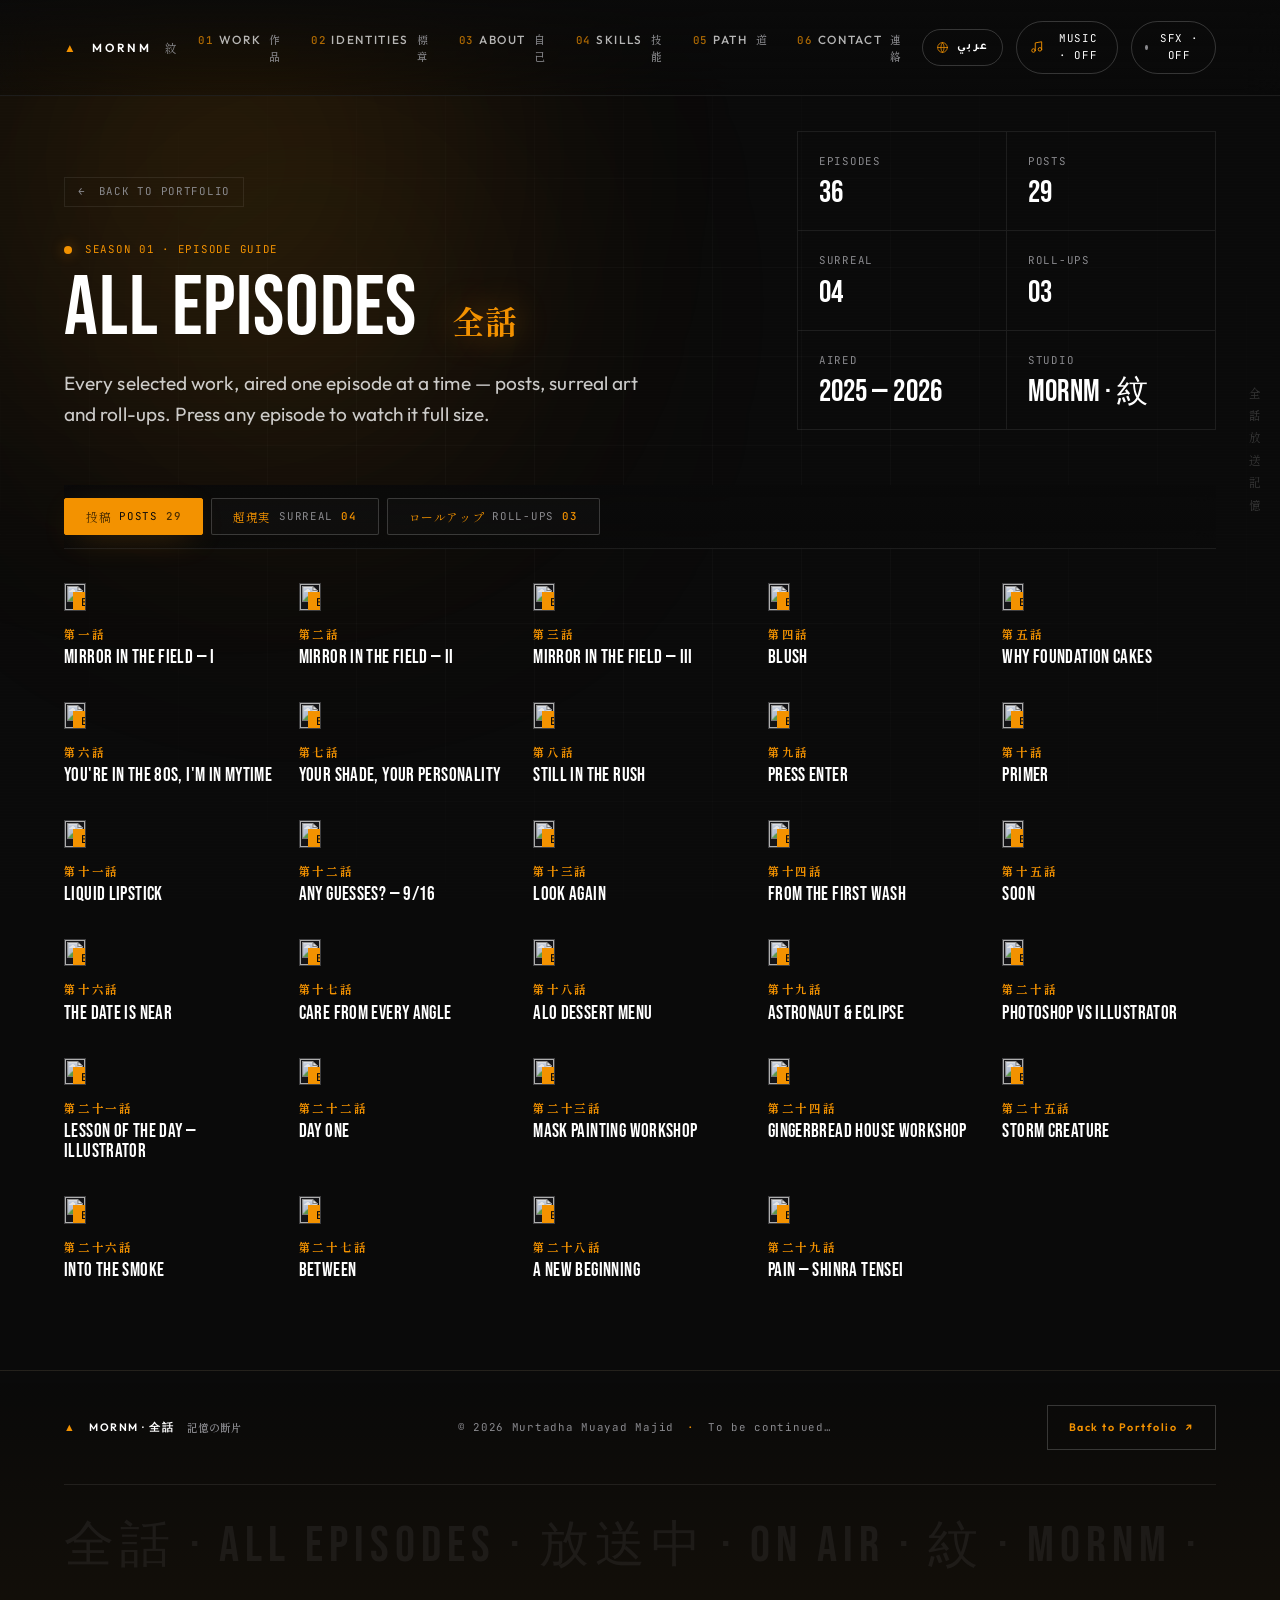
==== commit 71bd4dba: "Add files via upload" ====
--- a/posters.html
+++ b/posters.html
@@ -25,7 +25,7 @@
 <link rel="preconnect" href="https://fonts.gstatic.com" crossorigin />
 <link href="https://fonts.googleapis.com/css2?family=Bebas+Neue&family=Outfit:wght@400;500;600;700&family=Shippori+Mincho:wght@500;700&family=JetBrains+Mono:wght@400;500&family=Tajawal:wght@400;500;700;800&family=Reem+Kufi:wght@500;600;700&display=swap" rel="stylesheet" />
 
-<link rel="stylesheet" href="styles.css?v=13" />
+<link rel="stylesheet" href="styles.css?v=14" />
 </head>
 <body class="page-archive">
 
@@ -77,6 +77,7 @@
       <span class="nav__lang-text" id="langText">عربي</span>
     </button>
     <button class="nav__music" id="musicToggle" data-sfx="click" aria-label="Toggle music" aria-pressed="false">
+      <svg class="nav__music-icon" viewBox="0 0 24 24" fill="none" stroke="currentColor" stroke-width="1.6" stroke-linecap="round" stroke-linejoin="round" aria-hidden="true"><path d="M9 18V5l11-2v13"/><circle cx="6" cy="18" r="3"/><circle cx="17" cy="16" r="3"/></svg>
       <span class="nav__music-eq" aria-hidden="true"><i></i><i></i><i></i><i></i></span>
       <span class="nav__music-text">MUSIC · OFF</span>
     </button>
@@ -181,7 +182,7 @@
   <div class="cursor__ring"></div>
 </div>
 
-<script src="works-data.js?v=13"></script>
-<script src="script.js?v=13"></script>
+<script src="works-data.js?v=14"></script>
+<script src="script.js?v=14"></script>
 </body>
 </html>
--- a/styles.css
+++ b/styles.css
@@ -1908,14 +1908,23 @@
   .nav.is-open .nav__burger span:nth-child(1){ transform: translateY(6px) rotate(45deg); }
   .nav.is-open .nav__burger span:nth-child(2){ opacity: 0; }
   .nav.is-open .nav__burger span:nth-child(3){ transform: translateY(-6px) rotate(-45deg); }
+  /* The nav is transformed + blurred, which turns position:fixed children
+     into nav-relative boxes — so the panel hangs from the nav (absolute,
+     top:100%) with an explicit full-screen height instead. */
   .nav.is-open .nav__links{
-    display: flex; flex-direction: column; align-items: flex-start;
-    position: fixed; inset: var(--nav-h) 0 0 0;
+    display: flex; flex-direction: column; align-items: flex-start; justify-content: flex-start;
+    position: absolute; top: 100%; left: 0; right: 0;
+    height: calc(100vh - var(--nav-h));
+    height: calc(100dvh - var(--nav-h));
+    overflow-y: auto;
     padding: var(--sp-6) var(--gutter);
-    background: rgba(10,10,10,0.97);
-    backdrop-filter: blur(21px);
+    background: #0A0A0A;
+    border-top: 1px solid var(--c-line);
     gap: var(--sp-5);
+    z-index: 5;
   }
+  .nav.is-open .progress{ display: none; }
+  body.menu-open{ overflow: hidden; }
   .nav.is-open .nav__links a{ font-size: var(--step-2); }
   .nav.is-open .nav__links a em{ display: inline; }
   .kanji-column{ display: none; }
@@ -1975,8 +1984,9 @@
   .path__tab{ padding: var(--sp-3); flex: 1 1 0; }
   .path__tab-year{ font-size: var(--step-1); }
   .path__body{ padding: var(--sp-4); }
-  .path__xlabels text{ font-size: 14px; }
-  .path__ylabels text{ font-size: 12px; }
+  .path__xlabels text{ font-size: 19px; }
+  .path__ylabels text{ font-size: 17px; }
+  .path__val{ font-size: 17px; }
 
   .contact__big{ font-size: clamp(var(--step-4), 12vw, var(--step-6)); }
   .contact__big .accent{ margin-inline-start: var(--sp-4); }
@@ -2261,3 +2271,13 @@
   .nav__music-text{ display: none; }
   .nav__music{ padding: var(--sp-2) var(--sp-3); }
 }
+
+/* email address must keep its real case */
+.btn--email .btn__label{ text-transform: none; letter-spacing: 0.04em; font-family: var(--ff-mono); font-weight: 500; }
+@media (max-width: 600px){ .btn--email .btn__label{ font-size: var(--step--1); } }
+
+/* music toggle: note icon always visible, bars only while playing */
+.nav__music-icon{ width: 14px; height: 14px; color: var(--c-accent); flex-shrink: 0; }
+.nav__music .nav__music-eq{ display: none; }
+.nav__music.is-on .nav__music-eq{ display: inline-flex; }
+.nav__music.is-on .nav__music-icon{ display: none; }
